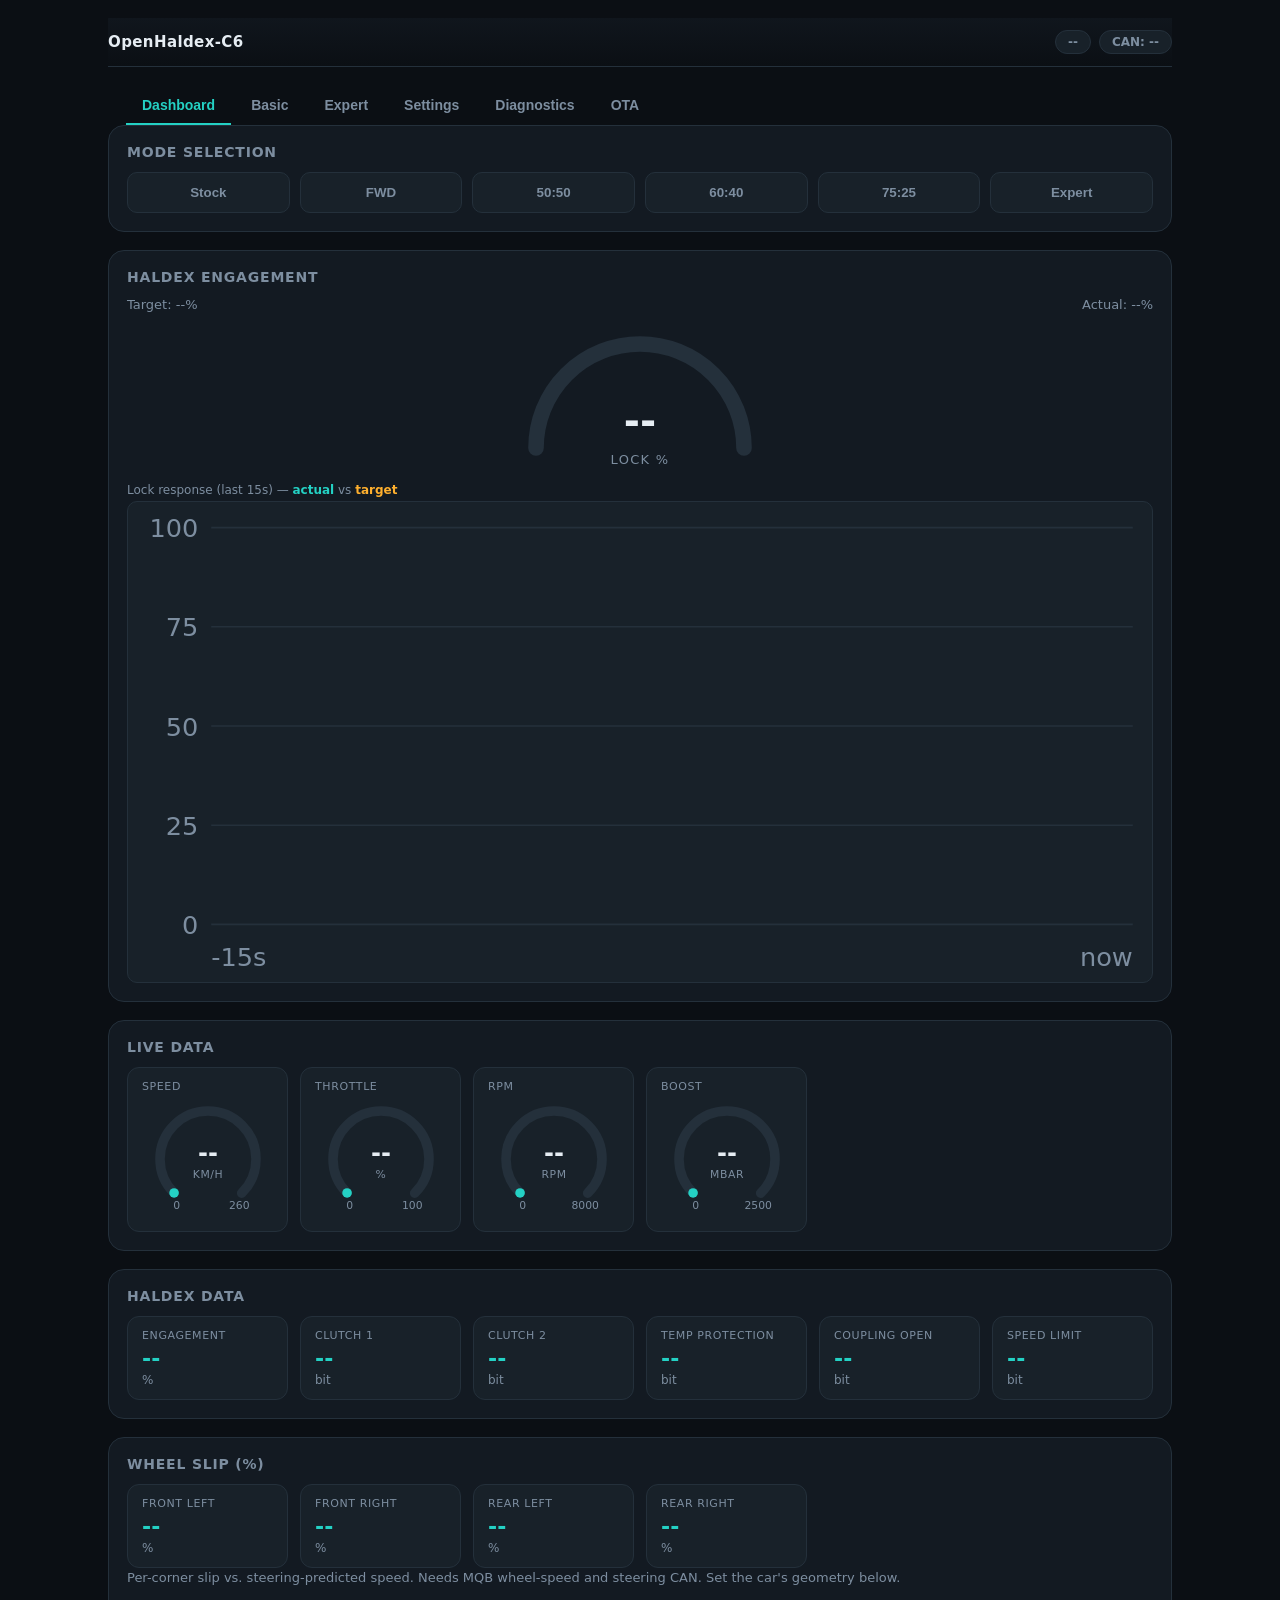
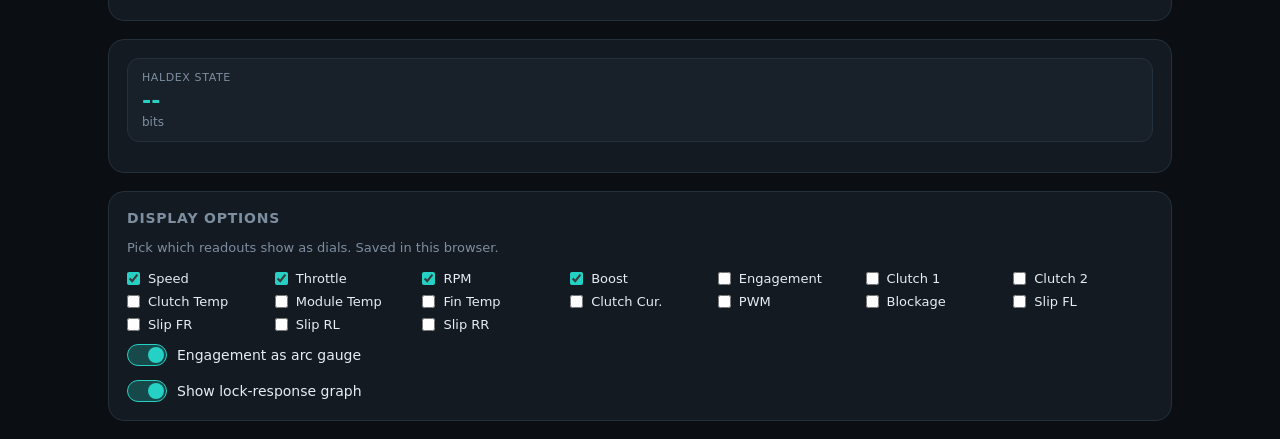
==== data/index.html @ b54d9a1d "Add files via upload" ====
<!DOCTYPE html>
<html lang="en">

<head>
    <meta charset="UTF-8">
    <meta name="viewport" content="width=device-width, initial-scale=1.0, maximum-scale=1.0, user-scalable=no">
    <meta http-equiv="Cache-Control" content="no-cache, no-store, must-revalidate">
    <meta http-equiv="Pragma" content="no-cache">
    <meta http-equiv="Expires" content="0">

    <title>OpenHaldex-C6</title>
    <link rel="stylesheet" href="style.css?v=20260920">

    <!-- Favicons -->
    <link rel="icon" type="image/png" sizes="16x16" href="favicon-16.png">
    <link rel="icon" type="image/png" sizes="32x32" href="favicon-32.png">
    <link rel="icon" type="image/png" sizes="48x48" href="favicon-48.png">
    <link rel="shortcut icon" href="favicon.ico">

    <!-- PWA: Add to Home Screen -->
    <link rel="manifest" href="manifest.json">
    <link rel="apple-touch-icon" href="apple-touch-icon.png">
    <meta name="theme-color" content="#0b0f14">
    <meta name="apple-mobile-web-app-capable" content="yes">
    <meta name="mobile-web-app-capable" content="yes">
    <meta name="apple-mobile-web-app-status-bar-style" content="black-translucent">
    <meta name="apple-mobile-web-app-title" content="OpenHaldex">

</head>

<body>
    <div class="container">
        <header class="topbar">
            <h1>OpenHaldex-C6</h1>
            <div class="status-bar">
                <!--<span class="status-badge" id="wsStatus">Connecting...</span>-->
                <span class="status-badge" id="modeStatus">--</span>
                <span class="status-badge" id="canStatus">CAN: --</span>
            </div>
        </header>

        <nav class="nav-tabs">
            <button class="nav-tab active" data-page="dashboard">Dashboard</button>
            <button class="nav-tab" data-page="basic">Basic</button>
            <button class="nav-tab" data-page="expert">Expert</button>
            <button class="nav-tab" data-page="settings">Settings</button>
            <button class="nav-tab" data-page="diagnostics">Diagnostics</button>
            <button class="nav-tab" data-page="ota">OTA</button>
        </nav>

        <div class="page active" id="dashboard-page">
            <section class="card">
                <h2>Mode Selection</h2>
                <div class="mode-grid">
                    <button class="mode-btn" data-mode="0">Stock</button>
                    <button class="mode-btn" data-mode="1">FWD</button>
                    <button class="mode-btn" data-mode="2">50:50</button>
                    <button class="mode-btn" data-mode="3">60:40</button>
                    <button class="mode-btn" data-mode="4">75:25</button>
                    <button class="mode-btn" data-mode="5">Expert</button>
                </div>
                <!--
                <div class="current-mode">
                    Current: <span id="currentMode">--</span>
                </div>
            -->
            </section>

            <section class="card">
                <h2>Haldex Engagement</h2>
                <div class="engagement-display">
                    <div class="engagement-label">
                        <span>Target: <span id="lockTarget">--</span>%</span>
                        <span>Actual: <span id="lockActual">--</span>%</span>
                    </div>
                    <div class="engagement-gauge-wrap" id="engagementGaugeWrap" style="display:none;">
                        <svg class="engagement-gauge-svg" viewBox="0 0 200 118" aria-label="Haldex engagement gauge">
                            <path class="eg-track" d="M 20 100 A 80 80 0 0 1 180 100" fill="none" />
                            <path class="eg-fill" id="gaugeArcFill" d="M 20 100 A 80 80 0 0 1 180 100" fill="none" />
                            <line class="eg-tick" id="gaugeTargetTick" x1="6" y1="100" x2="30" y2="100" visibility="hidden" />
                            <text class="eg-value" id="gaugeCenterValue" x="100" y="90" text-anchor="middle">--</text>
                            <text class="eg-caption" x="100" y="112" text-anchor="middle">LOCK %</text>
                        </svg>
                    </div>
                    <div class="engagement-bar-wrap" id="engagementBarWrap">
                        <div class="engagement-bar">
                            <div class="engagement-fill" id="engagementFill"></div>
                            <div class="engagement-reduction" id="engagementReduction" style="display:none;"></div>
                        </div>
                    </div>
                    <div class="engagement-steering-note" id="steeringReductionNote" style="display:none;"></div>
                    <div class="chart-wrap" id="lockTraceWrap">
                        <div class="chart-title">Lock response (last 15s) — <span class="chart-key actual">actual</span> vs <span class="chart-key target">target</span></div>
                        <svg class="strip-chart" id="lockTraceSvg" viewBox="0 0 320 150" preserveAspectRatio="xMidYMid meet"></svg>
                    </div>
                </div>
            </section>

            <section class="card">
                <h2>Live Data</h2>
                <div class="gauge-grid">
                    <div class="gauge">
                        <div class="gauge-label">Speed</div>
                        <div class="gauge-value" id="speed">--</div>
                        <div class="gauge-unit">km/h</div>
                    </div>
                    <div class="gauge">
                        <div class="gauge-label">Throttle</div>
                        <div class="gauge-value" id="throttle">--</div>
                        <div class="gauge-unit">%</div>
                    </div>
                    <div class="gauge">
                        <div class="gauge-label">RPM</div>
                        <div class="gauge-value" id="rpm">--</div>
                        <div class="gauge-unit">RPM</div>
                    </div>
                    <div class="gauge">
                        <div class="gauge-label">Boost</div>
                        <div class="gauge-value" id="boost">--</div>
                        <div class="gauge-unit">mbar</div>
                    </div>
                </div>
            </section>

            <section class="card" id="haldexDataCard">
                <h2>Haldex Data</h2>
                <div class="gauge-grid">
                    <div class="gauge">
                        <div class="gauge-label">Engagement</div>
                        <div class="gauge-value" id="haldexEngagement">--</div>
                        <div class="gauge-unit"> %</div>
                    </div>
                    <div class="gauge">
                        <div class="gauge-label">Clutch 1</div>
                        <div class="gauge-value" id="clutch1Report">--</div>
                        <div class="gauge-unit"> bit</div>
                    </div>
                    <div class="gauge">
                        <div class="gauge-label">Clutch 2</div>
                        <div class="gauge-value" id="clutch2Report">--</div>
                        <div class="gauge-unit"> bit</div>
                    </div>
                    <div class="gauge">
                        <div class="gauge-label">Temp Protection</div>
                        <div class="gauge-value" id="tempProtection">--</div>
                        <div class="gauge-unit"> bit</div>
                    </div>
                    <div class="gauge">
                        <div class="gauge-label">Coupling Open</div>
                        <div class="gauge-value" id="couplingOpen">--</div>
                        <div class="gauge-unit"> bit</div>
                    </div>
                    <div class="gauge">
                        <div class="gauge-label">Speed Limit</div>
                        <div class="gauge-value" id="speedLimit">--</div>
                        <div class="gauge-unit"> bit</div>
                    </div>
                </div>
            </section>

            <section class="card" id="wheelSlipCard">
                <h2>Wheel Slip (%)</h2>
                <div class="gauge-grid">
                    <div class="gauge">
                        <div class="gauge-label">Front Left</div>
                        <div class="gauge-value" id="slipFL">--</div>
                        <div class="gauge-unit">%</div>
                    </div>
                    <div class="gauge">
                        <div class="gauge-label">Front Right</div>
                        <div class="gauge-value" id="slipFR">--</div>
                        <div class="gauge-unit">%</div>
                    </div>
                    <div class="gauge">
                        <div class="gauge-label">Rear Left</div>
                        <div class="gauge-value" id="slipRL">--</div>
                        <div class="gauge-unit">%</div>
                    </div>
                    <div class="gauge">
                        <div class="gauge-label">Rear Right</div>
                        <div class="gauge-value" id="slipRR">--</div>
                        <div class="gauge-unit">%</div>
                    </div>
                </div>
                <p class="hint">Per-corner slip vs. steering-predicted speed. Needs MQB wheel-speed and steering CAN. Set the car's geometry below.</p>
            </section>

            <section class="card" id="gen41Card" style="display:none;">
                <h2>Gen 4.1 (GM/SAAB) Data</h2>

                <h3 class="subsection-title">Secondary Axle</h3>
                <div class="diag-grid">
                    <div class="diag-item">
                        <span class="diag-label">Torque:</span>
                        <span class="diag-value"><span id="g41SecTorqueNm">--</span> Nm</span>
                    </div>
                    <div class="diag-item">
                        <span class="diag-label">Clutch State:</span>
                        <span class="diag-value" id="g41SecClutchState">--</span>
                    </div>
                </div>

                <h3 class="subsection-title">Rear Axle</h3>
                <div class="diag-grid">
                    <div class="diag-item">
                        <span class="diag-label">Metric A:</span>
                        <span class="diag-value" id="g41RearMetricA">--</span>
                    </div>
                    <div class="diag-item">
                        <span class="diag-label">Metric B:</span>
                        <span class="diag-value" id="g41RearMetricB">--</span>
                    </div>
                </div>
            </section>

            <section class="card">
                <div class="gauge">
                    <div class="gauge-label">Haldex State</div>
                    <div class="gauge-value" id="haldexState">--</div>
                    <div class="gauge-unit"> bits</div>
                </div>
                <div id="haldexStateLegend" class="state-legend"></div>
            </section>

            <section class="card" id="udsDataCard" style="display:none;">
                <h2>UDS Data (MQB)</h2>
                <div class="gauge-grid">
                    <div class="gauge">
                        <div class="gauge-label">Terminal Volt.</div>
                        <div class="gauge-value" id="udsTerminalVoltage">--</div>
                        <div class="gauge-unit">V</div>
                    </div>
                    <div class="gauge">
                        <div class="gauge-label">Module Temp</div>
                        <div class="gauge-value" id="udsModuleTemp">--</div>
                        <div class="gauge-unit">°C</div>
                    </div>
                    <div class="gauge">
                        <div class="gauge-label">Clutch Temp</div>
                        <div class="gauge-value" id="udsClutchTemp">--</div>
                        <div class="gauge-unit">°C</div>
                    </div>
                    <div class="gauge">
                        <div class="gauge-label">Fin Temp</div>
                        <div class="gauge-value" id="udsCoolingFinTemp">--</div>
                        <div class="gauge-unit">°C</div>
                    </div>
                    <div class="gauge">
                        <div class="gauge-label">Clutch Current</div>
                        <div class="gauge-value" id="udsClutchCurrent">--</div>
                        <div class="gauge-unit">A</div>
                    </div>
                    <div class="gauge">
                        <div class="gauge-label">PWM Signal</div>
                        <div class="gauge-value" id="udsClutchPWM">--</div>
                        <div class="gauge-unit">%</div>
                    </div>
                    <div class="gauge">
                        <div class="gauge-label">Voltage (2BE4)</div>
                        <div class="gauge-value" id="udsClutchVoltage">--</div>
                        <div class="gauge-unit">V</div>
                    </div>
                    <div class="gauge">
                        <div class="gauge-label">Blockage</div>
                        <div class="gauge-value" id="udsBlockagePct">--</div>
                        <div class="gauge-unit">%</div>
                    </div>
                </div>
                <p class="hint" id="udsStatus"></p>
            </section>

            <section class="card" id="kwpDataCard" style="display:none;">
                <h2>Live Data (TP2.0)</h2>
                <div class="gauge-grid">
                    <div class="gauge">
                        <div class="gauge-label">Oil Temp</div>
                        <div class="gauge-value" id="kwpOilTemp">--</div>
                        <div class="gauge-unit">°C</div>
                    </div>
                    <div class="gauge">
                        <div class="gauge-label">Plate Temp</div>
                        <div class="gauge-value" id="kwpPlateTemp">--</div>
                        <div class="gauge-unit">°C</div>
                    </div>
                    <div class="gauge">
                        <div class="gauge-label">Supply Volt.</div>
                        <div class="gauge-value" id="kwpSupplyVoltage">--</div>
                        <div class="gauge-unit">V</div>
                    </div>
                    <div class="gauge">
                        <div class="gauge-label">Oil Pressure</div>
                        <div class="gauge-value" id="kwpOilPressure">--</div>
                        <div class="gauge-unit">bar</div>
                    </div>
                    <div class="gauge">
                        <div class="gauge-label">Est. Torque</div>
                        <div class="gauge-value" id="kwpEstTorque">--</div>
                        <div class="gauge-unit">Nm</div>
                    </div>
                    <div class="gauge">
                        <div class="gauge-label">Clutch Duty</div>
                        <div class="gauge-value" id="kwpClutchDuty">--</div>
                        <div class="gauge-unit">%</div>
                    </div>
                    <div class="gauge">
                        <div class="gauge-label">Valve Current</div>
                        <div class="gauge-value" id="kwpClutchValveCurrent">--</div>
                        <div class="gauge-unit">A</div>
                    </div>
                </div>
                <p class="hint" id="kwpStatus">Connecting…</p>
            </section>

            <section class="card">
                <h2>Display Options</h2>
                <p class="hint">Pick which readouts show as dials. Saved in this browser.</p>
                <div class="tile-opt-grid" id="gaugeCustomizer"></div>
                <div class="toggle-group" style="margin-top:12px;">
                    <label class="toggle">
                        <input type="checkbox" id="optEngagementGauge">
                        <span class="toggle-slider"></span>
                        <span class="toggle-label">Engagement as arc gauge</span>
                    </label>
                    <label class="toggle">
                        <input type="checkbox" id="optLockTrace">
                        <span class="toggle-slider"></span>
                        <span class="toggle-label">Show lock-response graph</span>
                    </label>
                </div>
            </section>
        </div>

        <div class="page" id="settings-page">
            <section class="card">
                <h2>Haldex Generation</h2>
                <select id="haldexGeneration" class="input-select">
                    <option value="1">Generation 1</option>
                    <option value="2">Generation 2</option>
                    <option value="21">Generation 2 - Volvo P2 (Pre-Facelift)</option>
                    <option value="3">Generation 3 - Volvo P2 (Facelift)</option>
                    <option value="4">Generation 4</option>
                    <option value="41">Generation 4 - GM (Vauxhall / Opel)</option>
                    <option value="43">Generation 4 - Volvo (P3)</option>
                    <option value="44">Generation 4 - SAAB 9-3 XWD</option>
                    <option value="50">Generation 5 (0CQ)</option>
                    <option value="52">Generation 5 (0CQ VAQ)</option>
                    <option value="51">Generation 5 (0AY)</option>
                </select>
                <p class="hint" id="genVolvoSaabHint" style="display:none;">Volvo and SAAB support is new: standalone only, with starting values to be confirmed from logs. CAN bus: <span id="canSpeedKbps">--</span> kbit/s. Changing to or from Volvo P2 (Pre-Facelift) switches the bus speed and restarts the controller.</p>
            </section>

            <section class="card" id="learnSection">
                <h2>Learn Haldex</h2>
                <p class="hint">Sweeps 0&ndash;100% and records actual engagement to build a calibration table. Engine running, Haldex CAN active.</p>
                <p class="hint" id="learnStatusText">--</p>
                <div class="learn-progress-wrap" id="learnProgressWrap" style="display:none;">
                    <div class="learn-progress-bar">
                        <div class="learn-progress-fill" id="learnProgressFill"></div>
                    </div>
                    <span class="learn-progress-label" id="learnProgressLabel">0%</span>
                </div>
                <div class="learn-track" id="learnTrack" style="display:none;">
                    <div class="engagement-label">
                        <span>Sent: <span id="learnCFValue">--</span>%</span>
                        <span>Returned: <span id="learnEngValue">--</span>%</span>
                    </div>
                    <div class="learn-dual-bars">
                        <div class="learn-bar-row">
                            <span class="learn-bar-label">Sent</span>
                            <div class="engagement-bar">
                                <div class="learn-bar-fill-cf" id="learnCFFill"></div>
                            </div>
                        </div>
                        <div class="learn-bar-row">
                            <span class="learn-bar-label">Returned</span>
                            <div class="engagement-bar">
                                <div class="engagement-fill" id="learnEngFill"></div>
                            </div>
                        </div>
                    </div>
                </div>
                <div class="chart-wrap" id="learnChartWrap" style="display:none;">
                    <div class="chart-title">Learned calibration — commanded vs measured (dashed = 1:1)</div>
                    <svg class="strip-chart" id="learnChartSvg" viewBox="0 0 320 200" preserveAspectRatio="xMidYMid meet"></svg>
                </div>
                <div class="learn-controls">
                    <button class="btn-secondary" id="learnStart">Learn Haldex</button>
                    <button class="btn-secondary" id="learnCancel" style="display:none;">Cancel</button>
                    <button class="btn-secondary" id="learnClear">Clear Learn Data</button>
                </div>
                <div class="toggle-group" style="margin-top: 12px;">
                    <label class="toggle">
                        <input type="checkbox" id="fixHunting">
                        <span class="toggle-slider"></span>
                        <span class="toggle-label">Fix Hunting</span>
                    </label>
                    <p class="hint">Only if the Haldex hunts at partial lock (e.g. 60/40) on a 554K controller.</p>
                </div>
            </section>

            <section class="card" id="longLearnSection">
                <h2>Long Learn</h2>
                <p class="hint">Finds which frame blocks the Haldex actually needs. Engine running, Haldex CAN active, about 6&ndash;8 min. Cancel restores everything.</p>
                <div class="toggle-group">
                    <label class="toggle">
                        <input type="checkbox" id="longLearnTestAll">
                        <span class="toggle-slider"></span>
                        <span class="toggle-label">Also test the lock-driven (core) blocks</span>
                    </label>
                    <p class="hint">On = also test the lock-control blocks. Slower, and lock can drop out during a sweep.</p>
                </div>
                <p class="hint" id="longLearnStatusText">--</p>
                <div class="learn-progress-wrap" id="longLearnProgressWrap" style="display:none;">
                    <div class="learn-progress-bar">
                        <div class="learn-progress-fill" id="longLearnProgressFill"></div>
                    </div>
                    <span class="learn-progress-label" id="longLearnProgressLabel">0/0</span>
                </div>
                <div class="ll-tracker" id="longLearnTracker" style="display:none;">
                    <div class="ll-row"><span class="ll-key">Phase</span><span class="ll-val" id="llPhase">--</span></div>
                    <div class="ll-row"><span class="ll-key">Sweep</span><span class="ll-val" id="llSweep">--</span></div>
                    <div class="ll-row"><span class="ll-key">Testing</span><span class="ll-val" id="llTesting">--</span></div>
                    <div class="ll-row"><span class="ll-key">PWM floor</span><span class="ll-val" id="llFloor">--</span></div>
                    <div class="ll-row"><span class="ll-key">Torque ceiling</span><span class="ll-val" id="llBpk">--</span></div>
                    <div class="ll-row"><span class="ll-key">Reference</span><span class="ll-val" id="llBaseline">--</span></div>
                    <div class="ll-row"><span class="ll-key">Elapsed</span><span class="ll-val" id="llElapsed">--</span></div>
                    <div class="learn-dual-bars">
                        <div class="learn-bar-row">
                            <span class="learn-bar-label">Sent</span>
                            <div class="engagement-bar">
                                <div class="learn-bar-fill-cf" id="llCFFill"></div>
                            </div>
                            <span class="ll-bar-num" id="llCFValue">--</span>
                        </div>
                        <div class="learn-bar-row">
                            <span class="learn-bar-label">Returned</span>
                            <div class="engagement-bar">
                                <div class="engagement-fill" id="llEngFill"></div>
                            </div>
                            <span class="ll-bar-num" id="llEngValue">--</span>
                        </div>
                    </div>
                </div>
                <div class="ll-results" id="longLearnResults"></div>
                <div class="learn-controls">
                    <button class="btn-secondary" id="longLearnStart">Start Long Learn</button>
                    <button class="btn-secondary" id="longLearnCancel" style="display:none;">Cancel Long Learn</button>
                </div>

                <h3 class="subsection-title" style="margin-top:18px;">Chassis / car notes</h3>
                <p class="hint">Saved on the unit and included in the exported report: chassis, Haldex part no., tyres, tune.</p>
                <textarea id="longLearnNotes" class="ll-notes" rows="3" maxlength="200" placeholder="e.g. 2015 Golf R Mk7, 0CQ 554K, 235/35R19, Stage 1"></textarea>
                <div class="button-row">
                    <button class="btn-secondary" id="longLearnExport" type="button">Export report (.txt)</button>
                </div>
            </section>

            <section class="card" id="gen5CalibrationCard">
                <h2>Gen 5 Lock Calibration</h2>
                <p class="hint">Gen5 (0CQ/VAQ) only. Defaults change nothing.</p>

                <div class="cal-row">
                    <div class="cal-row-head">
                        <span class="toggle-label">Lock Calibration (Nm)</span>
                        <span class="cal-row-value"><span id="bpkCeilingValue">220</span> Nm</span>
                    </div>
                    <input type="range" id="bpkCeilingRange" min="10" max="500" step="5" value="220" class="slider cal-slider">
                </div>
                <p class="hint">Torque ceiling claimed at full command. Not a strength dial: run a Learn and adjust until Sent matches Returned. Needs Fix Hunting on.</p>
                <div class="button-row">
                    <button class="btn" id="bpkCeilingResetBtn" type="button">Reset to default (220 Nm)</button>
                </div>

                <div class="cal-row">
                    <div class="cal-row-head">
                        <span class="toggle-label">Launch PWM Floor (%)</span>
                        <span class="cal-row-value"><span id="esp14MinFloorValue">0</span> %</span>
                    </div>
                    <input type="range" id="esp14MinFloorRange" min="0" max="100" step="5" value="0" class="slider cal-slider">
                </div>
                <p class="hint">Experimental. Raises the minimum clutch PWM while lock is commanded, for firmer launches. 0% = off.</p>
                <div class="button-row">
                    <button class="btn" id="esp14MinFloorResetBtn" type="button">Reset to default (0 %)</button>
                </div>
            </section>

            <section class="card">
                <h2>Mode Options</h2>
                <div class="toggle-group">
                    <label class="toggle">
                        <input type="checkbox" id="tcForceMode">
                        <span class="toggle-slider"></span>
                        <span class="toggle-label">Use TC to Force Mode</span>
                    </label>
                    <select id="tcForceModeValue" class="input-select">
                        <option value="0">Stock</option>
                        <option value="1">FWD</option>
                        <option value="2">50:50</option>
                        <option value="3">60:40</option>
                        <option value="4">75:25</option>
                        <option value="5">Expert</option>
                    </select>
                    <p class="hint">Force mode from the traction control button (CAN).</p>

                    <label class="toggle">
                        <input type="checkbox" id="hazardForceMode">
                        <span class="toggle-slider"></span>
                        <span class="toggle-label">Use Hazards to Force Mode</span>
                    </label>
                    <select id="hazardForceModeValue" class="input-select">
                        <option value="0">Stock</option>
                        <option value="1">FWD</option>
                        <option value="2">50:50</option>
                        <option value="3">60:40</option>
                        <option value="4">75:25</option>
                        <option value="5">Expert</option>
                    </select>
                    <p class="hint">Force mode from the hazard lights (CAN).</p>

                    <div class="brightness-row" style="margin-top:10px;">
                        <span class="toggle-label">Ext. Control</span>
                        <select id="extButtonForceMode" class="input-select">
                            <option value="0">Press: Advance Mode</option>
                            <option value="1">Hold: Force Mode</option>
                        </select>
                    </div>
                    <div id="extBtnForceModeValueRow" style="display:none;">
                        <select id="extBtnForceModeValue" class="input-select">
                            <option value="0">Stock</option>
                            <option value="1">FWD</option>
                            <option value="2">50:50</option>
                            <option value="3">60:40</option>
                            <option value="4">75:25</option>
                            <option value="5">Expert</option>
                        </select>
                    </div>
                    <p class="hint">Press: next mode. Hold: force the selected mode until released.</p>

                    <div class="brightness-row" style="margin-top:10px;">
                        <span class="toggle-label">Force Mode Priority</span>
                        <select id="forceModesPriority" class="input-select">
                            <option value="0">Hazard &gt; TC &gt; Ext</option>
                            <option value="1">TC &gt; Hazard &gt; Ext</option>
                            <option value="2">Hazard &gt; Ext &gt; TC</option>
                            <option value="3">TC &gt; Ext &gt; Hazard</option>
                            <option value="4">Ext &gt; TC &gt; Hazard</option>
                            <option value="5">Ext &gt; Hazard &gt; TC</option>
                        </select>
                    </div>
                    <p class="hint">If several triggers are active, the highest priority wins.</p>
                </div>
            </section>

            <section class="card">
                <h2>Output Options</h2>
                <div class="toggle-group">
                    <label class="toggle">
                        <input type="checkbox" id="followBrake">
                        <span class="toggle-slider"></span>
                        <span class="toggle-label">Follow Brake Input</span>
                    </label>
                    <label class="toggle">
                        <input type="checkbox" id="invertBrake">
                        <span class="toggle-slider"></span>
                        <span class="toggle-label">Invert Brake Input</span>
                    </label>
                    <label class="toggle">
                        <input type="checkbox" id="followHandbrake">
                        <span class="toggle-slider"></span>
                        <span class="toggle-label">Follow Handbrake Input</span>
                    </label>
                    <label class="toggle">
                        <input type="checkbox" id="invertHandbrake">
                        <span class="toggle-slider"></span>
                        <span class="toggle-label">Invert Handbrake Input</span>
                    </label>
                </div>
            </section>

            <section class="card">
                <h2>Controller Options</h2>
                <div class="toggle-group">
                    <label class="toggle">
                        <input type="checkbox" id="disableController">
                        <span class="toggle-slider"></span>
                        <span class="toggle-label">Controller Disabled</span>
                    </label>
                    <label class="toggle">
                        <input type="checkbox" id="isStandalone">
                        <span class="toggle-slider"></span>
                        <span class="toggle-label">Standalone Mode</span>
                    </label>
                    <label class="toggle">
                        <input type="checkbox" id="useCANifAvailable">
                        <span class="toggle-slider"></span>
                        <span class="toggle-label">Use CAN if Available</span>
                    </label>
                    <label class="toggle">
                        <input type="checkbox" id="broadcastOpenHaldexOverCAN">
                        <span class="toggle-slider"></span>
                        <span class="toggle-label">Broadcast over CAN</span>
                    </label>
                    <label class="toggle">
                        <input type="checkbox" id="espNowEnabled">
                        <span class="toggle-slider"></span>
                        <span class="toggle-label">Gauges over WiFi (ESP-NOW)</span>
                    </label>
                    <label class="toggle">
                        <input type="checkbox" id="espNowControl">
                        <span class="toggle-slider"></span>
                        <span class="toggle-label">Allow Gauges to Change Settings</span>
                    </label>
                    <p class="hint">Sends live data to can2gauge gauges over WiFi. With control allowed, a gauge can change mode and generation and run Learn (car stopped).</p>
                    <div class="brightness-row" style="margin-top:10px;">
                        <span class="toggle-label">Relay CAN Frames to Gauges</span>
                        <select id="canRelay" class="input-select">
                            <option value="0">Off</option>
                            <option value="1">Every frame</option>
                            <option value="2">Each ID up to 50 per second</option>
                            <option value="3">Each ID up to 20 per second</option>
                            <option value="4">Each ID up to 10 per second</option>
                        </select>
                    </div>
                    <p class="hint">Sends every frame received from the car's CAN to can2gauge gauges over WiFi, so a gauge with power only - no CAN wire - reads the car as if it were wired: its CAN profile, the CAN monitor, DBC and user signals. A busy 500 kbit/s bus is around 2000 frames a second; if frames are lost, cap each ID's rate. It rides on the WiFi broadcast to gauges, so that has to be on too.</p>
                    <p class="hint" id="canRelayStatus"></p>
                    <label class="toggle">
                        <input type="checkbox" id="dangerZoneEnabled">
                        <span class="toggle-slider"></span>
                        <span class="toggle-label">Danger Zone (full-duty 50:50)</span>
                    </label>
                    <p class="hint">On a full lock request, over-reports engine torque so the pump runs to the relief valve. Maximum clamping force, but <strong>Returned %</strong> reads lower (80s). Higher pump load and current.</p>
                    <label class="toggle">
                        <input type="checkbox" id="analyzerMode">
                        <span class="toggle-slider"></span>
                        <span class="toggle-label">SavvyCAN via. WiFi</span>
                    </label>
                    <label class="toggle">
                        <input type="checkbox" id="analyzerSerial">
                        <span class="toggle-slider"></span>
                        <span class="toggle-label">SavvyCAN via. Serial</span>
                    </label>
                    <label class="toggle">
                        <input type="checkbox" id="liveDiagEnabled">
                        <span class="toggle-slider"></span>
                        <span class="toggle-label">Enable Live Diagnostics</span>
                    </label>
                    <p class="hint">Polls the Haldex for live data (Gen5: UDS, Gen2/4: KWP2000). Needs Haldex CAN.</p>
                    <p class="hint">Uses the diagnostic channel. Turn off when using VCDS.</p>
                    <label class="toggle">
                        <input type="checkbox" id="disableOnboardButton">
                        <span class="toggle-slider"></span>
                        <span class="toggle-label">Disable Onboard Button</span>
                    </label>
                    <label class="toggle">
                        <input type="checkbox" id="disableExternalButton">
                        <span class="toggle-slider"></span>
                        <span class="toggle-label">Disable External Button</span>
                    </label>
                    <label class="toggle">
                        <input type="checkbox" id="canSleepEnabled">
                        <span class="toggle-slider"></span>
                        <span class="toggle-label">Enable CAN Sleep</span>
                    </label>
                    <p class="hint">Sleeps after 5 min with no WiFi clients and the bus below the wake threshold. Wakes when it rises above; the first frame may be missed.</p>
                    <label class="toggle">
                        <input type="checkbox" id="canSleepAggressive">
                        <span class="toggle-slider"></span>
                        <span class="toggle-label">Enable CAN Sleep (Aggressive)</span>
                    </label>
                    <p class="hint">Also puts the CAN transceivers in standby, drops the CPU to 10 MHz and lowers WiFi power while asleep.</p>
                    <label class="toggle">
                        <input type="checkbox" id="benchMode">
                        <span class="toggle-slider"></span>
                        <span class="toggle-label">Bench Mode</span>
                    </label>
                    <p class="hint">Keeps WiFi on for bench testing with no car connected. Switches itself off as soon as CAN traffic is seen.</p>
                    <p class="hint" id="benchModeStatus">--</p>
                    <div class="brightness-row">
                        <span class="toggle-label">LP Wake Threshold</span>
                        <div class="brightness-controls">
                            <input type="range" id="lpWakeThresholdFpsRange" min="0" max="2000" step="10" value="1100" class="slider-inline">
                            <span id="lpWakeThresholdFpsValue">1100</span> fps
                        </div>
                    </div>
                    <p class="hint" id="sleepCalStatus" hidden></p>
                    <p class="hint">OEM: chassis bus fps. Standalone: Haldex bus fps. Parked = 0.</p>
                    <div class="brightness-row">
                        <span class="toggle-label">Live Frame Rate</span>
                        <div class="brightness-controls">
                            <span>Chassis: <span id="lpChassisFrameRate">--</span> fps</span>
                            &nbsp;&nbsp;
                            <span>Haldex: <span id="lpHaldexFrameRate">--</span> fps</span>
                        </div>
                    </div>
                    <div class="brightness-row">
                        <span class="toggle-label">LED Brightness</span>
                        <div class="brightness-controls">
                            <input type="range" id="ledBrightnessRange" min="0" max="100" step="5" value="100" class="slider-inline">
                            <span id="ledBrightnessValue">100</span>%
                        </div>
                    </div>
                </div>
            </section>
        </div>

        <div class="page" id="basic-page">
            <section class="card">
                <h2>Disengage Under Speed (km/h)</h2>
                <p class="hint">No lock below this speed (car parks etc.).</p>

                <div class="slider-container">
                    <input type="range" id="disengageUnderSpeedRange" min="0" max="300" value="120" class="slider">
                    <div class="slider-value"><span id="disengageUnderSpeed">120</span> km/h</div>
                </div>
            </section>

            <section class="card">
                <h2>Disengage Above Speed (km/h)</h2>
                <p class="hint">No lock above this speed (motorways etc.).</p>

                <div class="slider-container">
                    <input type="range" id="disengageAboveSpeedRange" min="0" max="300" value="120" class="slider">
                    <div class="slider-value"><span id="disengageAboveSpeed">120</span> km/h</div>
                </div>
            </section>

            <section class="card">
                <h2>Minimum Throttle Before Lock (%)</h2>
                <p class="hint">No lock below this throttle.</p>

                <div class="slider-container">
                    <input type="range" id="disableThrottleRange" min="0" max="100" value="15" class="slider">
                    <div class="slider-value"><span id="disableThrottle">15</span> %</div>
                </div>
            </section>

            <section class="card">
                <h2>Lock Release Rate (%/s)</h2>
                <p class="hint">How fast lock fades when lifting off or changing mode. Higher = faster. Lock-up is always instant. Off = instant release.</p>

                <div class="toggle-group">
                    <label class="toggle">
                        <input type="checkbox" id="lockReleaseEnabled" checked>
                        <span class="toggle-slider"></span>
                        <span class="toggle-label">Enable Gradual Release</span>
                    </label>
                </div>
                <div class="slider-container" id="lockReleaseRateContainer">
                    <input type="range" id="lockReleaseRateRange" min="5" max="500" step="5" value="120" class="slider">
                    <div class="slider-value"><span id="lockReleaseRateValue">120</span> %/s</div>
                </div>
            </section>
        </div>

        <div class="page" id="expert-page">
            <section class="card">
                <h2>Expert Editor</h2>
                <p class="hint">Tap cells to edit lock percentage</p>

                <div class="map-container">
                    <div class="map-axis-label-y">Throttle %</div>
                    <div class="map-grid" id="mapGrid"></div>
                    <div class="map-axis-label-x">Speed (km/h)</div>
                </div>

                <div class="map-controls">
                    <button class="btn-secondary" id="saveMap">Save Tune</button>
                    <button class="btn-secondary" id="restoreDefaults">Restore Defaults</button>
                </div>
            </section>

            <section class="card">
                <h2>Lock Map Surface</h2>
                <p class="hint">3D view of the lock table. The dot is the live operating point.</p>
                <div class="tune-chart" id="tuneChart"></div>
                <div class="chart-legend" id="tuneChartLegend"></div>
            </section>

            <section class="card" id="steeringScaleCard">
                <h2>Steering-Angle Lock Scale</h2>
                <p class="hint">Reduces lock as steering angle increases. 100% = full lock. Gen2, Gen4, Gen5 (0CQ) and VAQ.</p>
                <div class="toggle-group">
                    <label class="toggle">
                        <input type="checkbox" id="steeringScaleEnabled" checked>
                        <span class="toggle-slider"></span>
                        <span class="toggle-label">Enable Steering-Angle Scaling</span>
                    </label>
                </div>
                <table id="steeringScaleTable" class="steering-scale-table"></table>
                <div class="map-controls">
                    <button class="btn-secondary" id="saveSteeringScale">Save Steering Scale</button>
                    <button class="btn-secondary" id="restoreSteeringScale">Restore Defaults</button>
                </div>
            </section>

            <section class="card" id="vehicleGeometryCard">
                <h2>Vehicle Geometry</h2>
                <p class="hint">Used for per-wheel slip and Steering-Angle Lock Scale. Defaults are Audi TT Mk3; enter your car's figures.</p>
                <div class="form-group">
                    <label for="slipWheelbaseMm">Wheelbase (mm)</label>
                    <input type="number" id="slipWheelbaseMm" min="0" max="4000" step="1" class="input-number">
                </div>
                <div class="form-group">
                    <label for="slipTrackFrontMm">Front Track (mm)</label>
                    <input type="number" id="slipTrackFrontMm" min="0" max="2200" step="1" class="input-number">
                </div>
                <div class="form-group">
                    <label for="slipTrackRearMm">Rear Track (mm)</label>
                    <input type="number" id="slipTrackRearMm" min="0" max="2200" step="1" class="input-number">
                </div>
                <div class="form-group">
                    <label for="slipSteeringRatio">Steering Ratio (wheel:road-wheel)</label>
                    <input type="number" id="slipSteeringRatio" min="1" max="40" step="0.1" class="input-number">
                </div>
            </section>

            <div id="editModal" class="modal">
                <div class="modal-content">
                    <h3 id="editModalTitle">Edit Lock %</h3>
                    <input type="number" id="editValue" min="0" max="100" class="input-number">
                    <div class="modal-buttons">
                        <button class="btn-secondary" id="cancelEdit">Cancel</button>
                        <button class="btn-secondary" id="confirmEdit">Confirm</button>
                    </div>
                </div>
            </div>
        </div>

        <div class="page" id="diagnostics-page">
            <section class="card">
                <h2>CAN Status</h2>
                <div class="diag-grid">
                    <div class="diag-item">
                        <span class="diag-label">Chassis CAN:</span>
                        <span class="diag-value" id="diagChassisCAN">--</span>
                    </div>
                    <div class="diag-item">
                        <span class="diag-label">Haldex CAN:</span>
                        <span class="diag-value" id="diagHaldexCAN">--</span>
                    </div>
                </div>
            </section>

            <section class="card">
                <h2>CAN Information</h2>
                <div class="diag-grid">
                    <div class="diag-item">
                        <span class="diag-label">Throttle:</span>
                        <span class="diag-value"><span id="diagThrottle">--</span> %</span>
                    </div>
                    <div class="diag-item">
                        <span class="diag-label">Speed:</span>
                        <span class="diag-value"><span id="diagSpeed">--</span> km/h</span>
                    </div>
                    <div class="diag-item">
                        <span class="diag-label">Steering Health:</span>
                        <span class="diag-value" id="diagSteeringHealth">--</span>
                    </div>
                    <div class="diag-item">
                        <span class="diag-label">Steering Angle:</span>
                        <span class="diag-value"><span id="diagSteeringAngle">--</span> °</span>
                    </div>
                    <div class="diag-item">
                        <span class="diag-label">ASR:</span>
                        <span class="diag-value" id="diagAsrStatus">--</span>
                    </div>
                    <div class="diag-item">
                        <span class="diag-label">TC:</span>
                        <span class="diag-value" id="diagTcStatus">--</span>
                    </div>
                    <div class="diag-item">
                        <span class="diag-label">Hazard:</span>
                        <span class="diag-value" id="diagHazardActive">--</span>
                    </div>
                </div>
            </section>

            <section class="card">
                <h2>Brake / Handbrake Signals</h2>
                <div class="diag-grid">
                    <div class="diag-item">
                        <span class="diag-label">Brake In:</span>
                        <span class="diag-value" id="diagBrakeIn">--</span>
                    </div>
                    <div class="diag-item">
                        <span class="diag-label">Brake Out:</span>
                        <span class="diag-value" id="diagBrakeOut">--</span>
                    </div>
                    <div class="diag-item">
                        <span class="diag-label">Handbrake In:</span>
                        <span class="diag-value" id="diagHandbrakeIn">--</span>
                    </div>
                    <div class="diag-item">
                        <span class="diag-label">Handbrake Out:</span>
                        <span class="diag-value" id="diagHandbrakeOut">--</span>
                    </div>
                    <div class="diag-item">
                        <span class="diag-label">Brake (CAN):</span>
                        <span class="diag-value" id="diagBrakeFromCAN">--</span>
                    </div>
                    <div class="diag-item">
                        <span class="diag-label">Handbrake (CAN):</span>
                        <span class="diag-value" id="diagHandbrakeFromCAN">--</span>
                        <span class="diag-label" id="diagHandbrakeFromCANNote" style="font-size:0.75em;color:#888;">(Gen2/4 PQ, Gen5 MQB)</span>
                    </div>
                </div>
            </section>

            <section class="card">
                <h2>Frame Editing (Advanced)</h2>
                <p class="hint">Choose which frames are edited in normal mode. Unticked frames pass through untouched. Saved immediately, current generation only.</p>
                <div id="frameEditList" class="frame-edit-list">
                    <p class="hint">Not available for this generation.</p>
                </div>
                <div class="wifi-controls">
                    <button class="btn-secondary" id="frameEditReset">Reset to Defaults</button>
                </div>
            </section>

            <section class="card">
                <h2>WiFi Name (SSID)</h2>
                <p class="hint">1&ndash;32 printable characters. Saving restarts the AP; reconnect afterwards.</p>
                <p class="hint" id="wifiSsidStatus">--</p>
                <div class="wifi-password-row">
                    <input type="text" id="wifiSsidInput" placeholder="OpenHaldex-C6" class="input-wifi-password" maxlength="32" autocomplete="off" spellcheck="false">
                </div>
                <div class="wifi-controls">
                    <button class="btn-secondary" id="wifiSsidSave">Save &amp; Apply</button>
                    <button class="btn-secondary" id="wifiSsidReset">Reset to Default</button>
                </div>
            </section>

            <section class="card">
                <h2>WiFi Password</h2>
                <p class="hint">WPA2, 8+ characters. Blank = open network. Long-press the mode button to reset to open.</p>
                <p class="hint" id="wifiPasswordStatus">--</p>
                <div class="wifi-password-row">
                    <input type="password" id="wifiPasswordInput" placeholder="No password (open network)" class="input-wifi-password" maxlength="64" autocomplete="new-password">
                    <button class="btn-icon-eye" id="wifiPasswordToggle" title="Show / hide password">&#128065;</button>
                </div>
                <div class="wifi-controls">
                    <button class="btn-secondary" id="wifiPasswordSave">Save &amp; Apply</button>
                    <button class="btn-secondary" id="wifiPasswordReset">Reset to Open</button>
                </div>
            </section>

            <section class="card">
                <h2>Home WiFi (Bridge Mode)</h2>
                <p class="hint">Optional. Also joins your home/garage WiFi so the unit is reachable from that network; the AP stays on. Blank = off. Retries every 5 min.</p>
                <p class="hint" id="wifiStaStatus">--</p>
                <div class="wifi-password-row">
                    <input type="text" id="wifiStaSsidInput" placeholder="Home network name" class="input-wifi-password" maxlength="32" autocomplete="off" spellcheck="false" list="wifiStaSsidList">
                    <datalist id="wifiStaSsidList"></datalist>
                    <button class="btn-icon-eye" id="wifiStaScan" title="Scan for networks">&#128269;</button>
                </div>
                <div class="wifi-password-row" style="margin-top:8px;">
                    <input type="password" id="wifiStaPasswordInput" placeholder="Home network password (blank = open)" class="input-wifi-password" maxlength="64" autocomplete="new-password">
                    <button class="btn-icon-eye" id="wifiStaPasswordToggle" title="Show / hide password">&#128065;</button>
                </div>
                <div class="wifi-controls">
                    <button class="btn-secondary" id="wifiStaSave">Save &amp; Apply</button>
                    <button class="btn-secondary" id="wifiStaReset">Disable</button>
                </div>
            </section>

            <section class="card">
                <h2>Bluetooth (DashCAN App)</h2>
                <p class="hint">Lets the DashCAN app show live data and change mode over Bluetooth. The first phone pairs without a code; others need the code below. Off when parked.</p>
                <label class="toggle">
                    <input type="checkbox" id="bleEnabled">
                    <span class="toggle-slider"></span>
                    <span class="toggle-label">Enable Bluetooth</span>
                </label>
                <p class="hint" id="bleStatus">--</p>
                <p class="hint" id="blePairing">--</p>
                <div class="wifi-controls">
                    <button class="btn-secondary" id="bleForget">Forget Paired Phones</button>
                </div>
            </section>

            <section class="card">
                <h2>Backup &amp; Restore</h2>
                <p class="hint">Exports tune, steering scale, frame edits and settings to a file. Do this before a firmware update. Passwords aren't exported; you'll re-enter them after import.</p>
                <p class="hint" id="backupStatus">--</p>
                <div class="wifi-controls">
                    <button class="btn-secondary" id="backupExport">Export Config</button>
                    <button class="btn-secondary" id="backupImportBtn">Import Config</button>
                    <input type="file" id="backupImportFile" accept="application/json,.json" style="display:none;">
                </div>
                <div id="backupPwSection" class="wifi-password-row" style="display:none; margin-top:12px;">
                    <input type="password" id="backupPwInput" placeholder="Re-enter WiFi AP password" class="input-wifi-password" maxlength="64" autocomplete="new-password">
                    <button class="btn-secondary" id="backupPwApply">Apply Password</button>
                </div>
                <div id="backupStaPwSection" class="wifi-password-row" style="display:none; margin-top:12px;">
                    <input type="password" id="backupStaPwInput" placeholder="Re-enter home WiFi password" class="input-wifi-password" maxlength="64" autocomplete="new-password">
                    <button class="btn-secondary" id="backupStaPwApply">Apply Home WiFi Password</button>
                </div>
            </section>

            <section class="card">
                <h2>System Info</h2>
                <div class="diag-grid">
                    <div class="diag-item">
                        <span class="diag-label">Chip:</span>
                        <span class="diag-value">ESP32-C6</span>
                    </div>
                    <div class="diag-item">
                        <span class="diag-label">CPU Usage:</span>
                        <span class="diag-value"><span id="diagCpuUsage">--</span> %</span>
                    </div>
                    <div class="diag-item">
                        <span class="diag-label">Free Heap:</span>
                        <span class="diag-value"><span id="diagFreeHeap">--</span> KB</span>
                    </div>
                    <div class="diag-item">
                        <span class="diag-label">Firmware:</span>
                        <span class="diag-value" id="FW_VERSION">--</span>
                    </div>
                    <div class="diag-item">
                        <span class="diag-label">Board:</span>
                        <span class="diag-value" id="BOARD_REV">--</span>
                    </div>
                </div>
            </section>
        </div>

        <div class="page" id="ota-page">
            <section class="card">
                <h2>Device Information</h2>
                <div class="ota-info">
                    <div><span>Firmware</span><strong id="otaFwVersion">--</strong></div>
                    <div><span>Chip</span><strong id="otaChip">--</strong></div>
                    <div><span>Partition</span><strong id="otaPartition">--</strong></div>
                </div>
            </section>
            <section class="card">
                <h2>Update Safety</h2>
                <div class="sysgrid" id="otaSafety"></div>
                <p class="hint">Updates are blocked while moving or with CAN unhealthy.</p>
            </section>
            <!-- Guided update straight from GitHub. Needs internet in this
                 browser while it can still reach the controller: controller on
                 the home router via bridge mode, phone on the same network. -->
            <section class="card">
                <h2>Update from GitHub</h2>
                <div class="ota-info">
                    <div><span>Installed</span><strong id="updInstalled">--</strong></div>
                    <div><span>Latest</span><strong id="updLatest">--</strong></div>
                    <div><span>Status</span><strong id="updState">Not checked</strong></div>
                </div>
                <p class="hint">This phone needs internet while reaching the controller: join the controller to your router under <a href="#otaWifiStaCard" id="updGoBridge">Home WiFi</a>, put this phone on the same network and open the address shown. Keep this page open until it reboots.</p>
                <div class="input-group">
                    <label for="updChannel">Update channel</label>
                    <select id="updChannel" class="input-select">
                        <option value="stable">Stable - published releases</option>
                        <option value="latest">Latest build - picks up rebuilds of the newest release</option>
                    </select>
                </div>
                <p class="hint" id="updChannelHint" hidden></p>
                <div class="button-row">
                    <button id="updCheckBtn" class="btn primary">Check for updates</button>
                    <button id="updBridgeBtn" class="btn" hidden>Set up Home WiFi</button>
                    <label class="upd-beta"><input type="checkbox" id="updShowAll"> Show beta / older versions</label>
                </div>
                <div id="updStatus" class="status-line">Idle</div>
                <div id="updPicker" hidden>
                    <div class="input-group">
                        <label>Version</label>
                        <select id="updVersion" class="input-select"></select>
                    </div>
                    <div id="updNotes" class="upd-notes"></div>
                    <div class="button-row">
                        <button id="updInstallBtn" class="btn primary">Install selected</button>
                    </div>
                </div>
                <div class="ota-steps" id="updSteps">
                    <div class="ota-step" data-step="dlfs"><span class="ota-step-num">1</span> Get FS</div>
                    <div class="ota-step" data-step="fs"><span class="ota-step-num">2</span> Flash FS</div>
                    <div class="ota-step" data-step="verify"><span class="ota-step-num">3</span> Verify</div>
                    <div class="ota-step" data-step="dlfw"><span class="ota-step-num">4</span> Get FW</div>
                    <div class="ota-step" data-step="fw"><span class="ota-step-num">5</span> Flash FW</div>
                    <div class="ota-step" data-step="reboot"><span class="ota-step-num">6</span> Reboot</div>
                </div>
                <div class="ota-progress" id="updProgressWrap" hidden>
                    <div class="ota-progress-bar" id="updProgressBar"></div>
                    <span class="ota-progress-label" id="updProgressLabel">0%</span>
                </div>
            </section>
            <!-- Same card as on Diagnostics (shared initWifiSta() with an id prefix)
                 so the router can be joined from here without leaving the tab. -->
            <section class="card" id="otaWifiStaCard">
                <h2>Home WiFi (Bridge Mode)</h2>
                <p class="hint">Join the controller to your router (the AP stays on). Once <em>Connected</em>, put this phone on the same network, open the address shown and press <strong>Check for updates</strong> again.</p>
                <p class="hint" id="otaWifiStaStatus">--</p>
                <div class="wifi-password-row">
                    <input type="text" id="otaWifiStaSsidInput" placeholder="Home network name" class="input-wifi-password" maxlength="32" autocomplete="off" spellcheck="false" list="otaWifiStaSsidList">
                    <datalist id="otaWifiStaSsidList"></datalist>
                    <button class="btn-icon-eye" id="otaWifiStaScan" title="Scan for networks">&#128269;</button>
                </div>
                <div class="wifi-password-row" style="margin-top:8px;">
                    <input type="password" id="otaWifiStaPasswordInput" placeholder="Home network password (blank = open)" class="input-wifi-password" maxlength="64" autocomplete="new-password">
                    <button class="btn-icon-eye" id="otaWifiStaPasswordToggle" title="Show / hide password">&#128065;</button>
                </div>
                <div class="wifi-controls">
                    <button class="btn-secondary" id="otaWifiStaSave">Save &amp; Apply</button>
                    <button class="btn-secondary" id="otaWifiStaReset">Disable</button>
                </div>
            </section>
            <section class="card">
                <h2>Update from Files</h2>
                <p class="hint">No internet needed. Get <code>littlefs.bin</code> and <code>firmware.bin</code> from the newest folder in <a href="https://github.com/Forbes-Automotive/OpenHaldex-C6/tree/main/Releases" target="_blank" rel="noopener">Releases</a>. Upload <strong>Filesystem</strong> first, then <strong>Firmware</strong>.</p>
                <div class="ota-steps" id="otaSteps">
                    <div class="ota-step" data-step="filesystem"><span class="ota-step-num">1</span> Filesystem</div>
                    <div class="ota-step" data-step="firmware"><span class="ota-step-num">2</span> Firmware</div>
                </div>
                <div class="input-group">
                    <label>Update Type</label>
                    <select id="otaType" class="input-select">
                        <option value="filesystem">Filesystem (web UI)</option>
                        <option value="firmware">Firmware (application)</option>
                    </select>
                </div>
                <div class="input-group">
                    <label>Binary (.bin)</label>
                    <input id="otaBin" type="file" accept=".bin,application/octet-stream">
                </div>
                <div class="ota-progress" id="otaProgressWrap" hidden>
                    <div class="ota-progress-bar" id="otaProgressBar"></div>
                    <span class="ota-progress-label" id="otaProgressLabel">0%</span>
                </div>
                <div class="button-row">
                    <button id="otaUploadBtn" class="btn primary">Upload</button>
                </div>
                <div id="otaStatus" class="status-line">Idle</div>
            </section>
        </div>

        <script src="./app.js?v=20260920" type="text/javascript"></script>
        <!-- The device now serves app.js/style.css with Cache-Control: no-cache
             (ETag revalidation), so this ?v= no longer needs bumping. It was
             changed once to escape the year-long cache older builds handed out. -->
</body>

</html>
---- data/style.css ----
/*
  Forbes Automotive — shared UI theme (Ignitron design language)
  ---------------------------------------------------------------
  Single canonical stylesheet copied verbatim into every product's data/
  folder so all projects look identical. Based on the IgnitronUSB dashboard.

  Status colours (indented "chip" headers):
    .chip.ok  / green  -> on / active / healthy
    .chip.off / red    -> off / inactive
    .chip.warn/ yellow -> warning / degraded
    .chip     (none)   -> neutral / no data

  This file is a superset: it styles the Ignitron vocabulary
  (topbar/brand, tabs/tab/tabpanel, card, tile, chip, gauge, sysgrid) AND
  keeps aliases for the class names the individual projects already use
  (nav-tabs/nav-tab, page, status-badge, status-grid, info-grid, live-data-*,
  form-group, input-group, slider) so markup stays portable.
*/

:root {
  --bg: #0b0f14;
  --panel: #131a22;
  --panel-2: #182129;
  --line: #24303b;
  --text: #e6edf3;
  --muted: #7d8ea0;
  --accent: #24d1c4;
  --accent-2: #ffb02e;
  --danger: #ff4d5e;
  --ok: #3fd07f;
  /* aliases so projects referencing these names inherit the shared palette */
  --success: #3fd07f;
  --warning: #ffb02e;
  --primary: #24d1c4;
  --secondary: #ffb02e;
  --text-dim: #7d8ea0;
}

* { box-sizing: border-box; margin: 0; padding: 0; }

html, body {
  background: var(--bg);
  color: var(--text);
  font-family: "Segoe UI", Roboto, system-ui, sans-serif;
  -webkit-font-smoothing: antialiased;
  min-height: 100%;
}

/* --- top bar / banner (no icon) ----------------------------------------- */
.topbar {
  display: flex;
  align-items: center;
  justify-content: space-between;
  padding: 8px 18px;
  background: linear-gradient(180deg, #10161d, #0b0f14);
  border-bottom: 1px solid var(--line);
  position: sticky;
  top: 0;
  z-index: 10;
}
.topbar h1, .brand {
  font-weight: 700;
  letter-spacing: 0.4px;
  font-size: 15px;
  color: var(--text);
}

.status, .badge-row, .status-bar {
  display: flex;
  align-items: center;
  gap: 8px;
  font-size: 13px;
  color: var(--muted);
  flex-wrap: wrap;
}
.status .meta { margin-left: 6px; font-variant-numeric: tabular-nums; }

.dot {
  width: 10px; height: 10px; border-radius: 50%;
  background: var(--danger);
  box-shadow: 0 0 8px var(--danger);
  transition: background .2s, box-shadow .2s;
}
.dot.live { background: var(--ok); box-shadow: 0 0 8px var(--ok); }

/* status badges (project header pills) */
.badge, .status-badge {
  background: var(--panel-2);
  border: 1px solid var(--line);
  border-radius: 999px;
  padding: 4px 12px;
  font-size: 12px;
  font-weight: 600;
  color: var(--muted);
}
.status-badge.connected, .badge.connected, .status-badge.ok { color: var(--ok); border-color: rgba(63,208,127,.5); }
.status-badge.error, .badge.error, .status-badge.danger { color: var(--danger); border-color: rgba(255,77,94,.5); }
.status-badge.warn, .badge.warn { color: var(--accent-2); border-color: rgba(255,176,46,.5); }

/* --- inline status pills (green=good/on, red=bad/off, orange=unavailable) */
.pill {
  display: inline-block;
  padding: 3px 12px;
  border-radius: 999px;
  font-size: 12px;
  font-weight: 700;
  border: 1px solid var(--line);
  background: var(--panel-2);
  color: var(--muted);
}
.pill.ok   { color: var(--ok); border-color: rgba(63,208,127,.5); background: rgba(63,208,127,.12); }
.pill.bad  { color: var(--danger); border-color: rgba(255,77,94,.5); background: rgba(255,77,94,.12); }
.pill.warn { color: var(--accent-2); border-color: rgba(255,176,46,.5); background: rgba(255,176,46,.12); }

/* --- tabs --------------------------------------------------------------- */
.tabs, .nav-tabs {
  display: flex;
  gap: 4px;
  max-width: 1100px;
  margin: 0 auto;
  padding: 12px 18px 0;
  flex-wrap: wrap;
}
.tab, .nav-tab {
  background: transparent;
  color: var(--muted);
  border: none;
  border-bottom: 2px solid transparent;
  padding: 10px 16px;
  font-size: 14px;
  font-weight: 600;
  cursor: pointer;
  transition: color .2s, border-color .2s;
}
.tab:hover, .nav-tab:hover { color: var(--text); }
.tab.active, .nav-tab.active { color: var(--accent); border-bottom-color: var(--accent); }

/* --- layout / panels ---------------------------------------------------- */
main, .container {
  max-width: 1100px;
  margin: 0 auto;
  padding: 18px;
}
.container > header { /* projects that wrap header in .container */
  display: flex;
  align-items: center;
  justify-content: space-between;
  padding: 12px 0;
  margin-bottom: 8px;
  border-bottom: 1px solid var(--line);
}
.tabpanel, .page {
  display: none;
  flex-direction: column;
  gap: 18px;
}
.tabpanel.active, .page.active { display: flex; }
/* MFSW uses .panel for tab content */
.panel { display: none; flex-direction: column; gap: 18px; }
.panel.active { display: flex; }

/* --- hero gauge --------------------------------------------------------- */
.hero {
  display: flex;
  justify-content: center;
  background: radial-gradient(120% 120% at 50% 0%, var(--panel-2), var(--panel));
  border: 1px solid var(--line);
  border-radius: 18px;
  padding: 10px;
}
.gauge-lg { width: 100%; max-width: 460px; height: 300px; }

.grid {
  display: grid;
  grid-template-columns: repeat(4, 1fr);
  gap: 14px;
}
.grid .gauge {
  width: 100%;
  height: 180px;
  background: var(--panel);
  border: 1px solid var(--line);
  border-radius: 16px;
}

/* --- cards -------------------------------------------------------------- */
.card {
  background: var(--panel);
  border: 1px solid var(--line);
  border-radius: 16px;
  padding: 18px;
}
.card h2 {
  font-size: 14px;
  font-weight: 600;
  text-transform: uppercase;
  letter-spacing: .8px;
  color: var(--muted);
  margin-bottom: 12px;
}
.value-inline, .value-name { color: var(--accent); }
.hint, .ota-hint { color: var(--muted); font-size: 13px; line-height: 1.5; margin-bottom: 14px; }
.hint code {
  background: var(--panel-2);
  border: 1px solid var(--line);
  border-radius: 5px;
  padding: 1px 5px;
  font-size: 12px;
}

/* --- tiles / value read-outs -------------------------------------------- */
.tiles {
  display: grid;
  grid-template-columns: repeat(auto-fill, minmax(150px, 1fr));
  gap: 12px;
}
.tile {
  background: var(--panel);
  border: 1px solid var(--line);
  border-radius: 14px;
  padding: 14px 16px;
}
.tile .label, .label { color: var(--muted); font-size: 12px; text-transform: uppercase; letter-spacing: .6px; }
.tile .value, .value {
  font-size: 30px; font-weight: 700; margin-top: 6px;
  font-variant-numeric: tabular-nums;
  color: var(--accent);
}
.tile .value.warn, .value.warn { color: var(--accent-2); }
.tile .value.alarm, .value.alarm, .value.off { color: var(--danger); }
.tile .value.on, .value.on { color: var(--ok); }
.tile .unit, .unit { font-size: 14px; color: var(--muted); margin-left: 4px; font-weight: 400; }

/* generic grids used by the projects */
.grid-2 { display: grid; grid-template-columns: repeat(2, 1fr); gap: 12px; }
.grid-3 { display: grid; grid-template-columns: repeat(3, 1fr); gap: 12px; }
.gauge-grid, .status-grid, .info-grid, .live-data-grid {
  display: grid;
  grid-template-columns: repeat(auto-fill, minmax(150px, 1fr));
  gap: 12px;
}
.gauge, .status-item, .info-item, .live-data-item {
  background: var(--panel-2);
  border: 1px solid var(--line);
  border-radius: 12px;
  padding: 12px 14px;
  text-align: left;
}
.gauge-label, .status-label, .info-label, .live-data-label {
  color: var(--muted); font-size: 11px; text-transform: uppercase; letter-spacing: .6px;
}
.gauge-value, .status-value, .info-value, .live-data-value {
  font-size: 22px; font-weight: 700; margin-top: 4px;
  font-variant-numeric: tabular-nums; color: var(--accent);
}
.gauge-unit { color: var(--muted); font-size: 12px; margin-top: 2px; }
.status-value.on, .status-value.ok, .live-data-value.on { color: var(--ok); }
.status-value.off, .status-value.error, .live-data-value.off { color: var(--danger); }
.status-value.warn { color: var(--accent-2); }

/* --- chips (indented status headers, green=on / red=off / yellow=warn) -- */
.sysgrid {
  display: grid;
  grid-template-columns: repeat(auto-fill, minmax(150px, 1fr));
  gap: 12px;
}
.chip {
  background: var(--panel-2);
  border: 1px solid var(--line);
  border-left: 3px solid var(--line);
  border-radius: 12px;
  padding: 10px 12px;
}
.chip .k { color: var(--muted); font-size: 11px; text-transform: uppercase; letter-spacing: .6px; }
.chip .v { font-size: 18px; font-weight: 700; margin-top: 4px; font-variant-numeric: tabular-nums; }
.chip.ok   { border-left-color: var(--ok); }
.chip.on   { border-left-color: var(--ok); }
.chip.warn { border-left-color: var(--accent-2); }
.chip.off,
.chip.danger { border-left-color: var(--danger); }

/* --- toggle switches ---------------------------------------------------- */
.settings { margin-top: 16px; display: flex; flex-direction: column; gap: 12px; }
.sw { display: flex; align-items: center; gap: 10px; cursor: pointer; font-size: 14px; user-select: none; }
.sw input { position: absolute; opacity: 0; width: 0; height: 0; }
.sw .track {
  position: relative;
  width: 40px; height: 22px;
  background: var(--panel-2);
  border: 1px solid var(--line);
  border-radius: 22px;
  transition: background .2s, border-color .2s;
  flex: none;
}
.sw .track::after {
  content: "";
  position: absolute;
  top: 2px; left: 2px;
  width: 16px; height: 16px;
  border-radius: 50%;
  background: var(--muted);
  transition: transform .2s, background .2s;
}
.sw input:checked + .track { background: rgba(36, 209, 196, .25); border-color: var(--accent); }
.sw input:checked + .track::after { transform: translateX(18px); background: var(--accent); }
.sw .lbl { color: var(--text); }
.sw-inline { margin-bottom: 14px; }

/* --- toggle-group (stacked switches with optional nested sub-controls) -- */
.toggle-group {
  display: flex;
  flex-direction: column;
  gap: 14px;
}
.toggle {
  display: flex;
  align-items: center;
  gap: 10px;
  cursor: pointer;
  user-select: none;
  font-size: 14px;
}
.toggle input { position: absolute; opacity: 0; width: 0; height: 0; }
.toggle-slider {
  position: relative;
  width: 40px; height: 22px;
  background: var(--panel-2);
  border: 1px solid var(--line);
  border-radius: 22px;
  flex: none;
  transition: background .2s, border-color .2s;
}
.toggle-slider::after {
  content: "";
  position: absolute;
  top: 2px; left: 2px;
  width: 16px; height: 16px;
  border-radius: 50%;
  background: var(--muted);
  transition: transform .2s, background .2s;
}
.toggle input:checked + .toggle-slider { background: rgba(36, 209, 196, .25); border-color: var(--accent); }
.toggle input:checked + .toggle-slider::after { transform: translateX(18px); background: var(--accent); }
.toggle-label { color: var(--text); }
/* everything that isn't a switch itself (hints, selects, sub-rows) is
   indented so it reads as a nested child of the toggle above it */
.toggle-group > *:not(.toggle) { margin-left: 50px; }

/* --- forms -------------------------------------------------------------- */
.field, .form-group, .input-group {
  display: flex;
  flex-direction: column;
  gap: 6px;
  margin-bottom: 14px;
  font-size: 13px;
  color: var(--muted);
}
.field > span { font-weight: 600; }
.field em { font-style: normal; color: var(--muted); font-weight: 400; }
label { color: var(--muted); font-size: 13px; }
.form-grid, .form-group { display: grid; gap: 12px; }
input[type="text"], input[type="password"], input[type="number"], select, textarea {
  background: var(--panel-2);
  border: 1px solid var(--line);
  border-radius: 10px;
  padding: 10px 12px;
  color: var(--text);
  font-size: 15px;
  font-family: inherit;
  width: 100%;
}
input:focus, select:focus, textarea:focus { outline: none; border-color: var(--accent); }
input[type="checkbox"] { width: auto; accent-color: var(--accent); }
/* indented selects sit 50px in (see .toggle-group indent) — trim width so
   they stay inside the card instead of overflowing by the indent amount */
.toggle-group > select { width: calc(100% - 50px); }

/* range sliders */
input[type="range"], .slider, .slider-inline {
  -webkit-appearance: none;
  appearance: none;
  width: 100%;
  height: 6px;
  border-radius: 6px;
  background: var(--panel-2);
  border: 1px solid var(--line);
}
input[type="range"]::-webkit-slider-thumb, .slider::-webkit-slider-thumb, .slider-inline::-webkit-slider-thumb {
  -webkit-appearance: none;
  appearance: none;
  width: 18px; height: 18px;
  border-radius: 50%;
  background: var(--accent);
  cursor: pointer;
  border: none;
}
input[type="range"]::-moz-range-thumb, .slider::-moz-range-thumb, .slider-inline::-moz-range-thumb {
  width: 18px; height: 18px;
  border-radius: 50%;
  background: var(--accent);
  cursor: pointer;
  border: none;
}
.brightness-row { display: flex; align-items: center; gap: 12px; }
.brightness-controls {
  display: flex;
  align-items: center;
  gap: 8px;
  flex: 1;
  color: var(--accent);
  font-weight: 600;
  font-size: 13px;
}
.slider-inline { flex: 1; width: auto; }

/* Gen5 calibration rows: label + value on one line, full-width slider below.
   touch-action: pan-y lets a vertical page scroll pass through the thumb
   instead of dragging the value. */
.cal-row { padding: 6px 0 2px; }
.cal-row-head { display: flex; align-items: center; justify-content: space-between; gap: 12px; margin-bottom: 8px; }
.cal-row-value { color: var(--accent); font-weight: 600; font-size: 13px; white-space: nowrap; }
.cal-slider { display: block; width: 100%; touch-action: pan-y; }

/* --- buttons ------------------------------------------------------------ */
.btn, .btn-secondary, button.btn {
  background: var(--panel-2);
  color: var(--text);
  border: 1px solid var(--line);
  border-radius: 10px;
  padding: 11px 18px;
  font-size: 13px;
  font-weight: 600;
  cursor: pointer;
  transition: border-color .2s, background .2s;
}
.btn:hover, .btn-secondary:hover { border-color: var(--accent); background: #1c2731; }
.btn:active, .btn-secondary:active { transform: translateY(1px); }
.actions, .button-row { display: flex; align-items: center; gap: 12px; margin-top: 6px; flex-wrap: wrap; }
.msg { font-size: 13px; }
.msg.ok { color: var(--ok); }
.msg.err { color: var(--danger); }
.btn.primary { border-color: var(--accent); color: var(--accent); }
.btn.primary:hover { background: rgba(36, 209, 196, .12); }
.btn.danger { border-color: var(--danger); color: var(--danger); }
.btn.danger:hover { background: rgba(255, 77, 94, .12); }
.danger-card { border-color: rgba(255, 77, 94, .35); }

/* --- segmented control -------------------------------------------------- */
.seg {
  display: inline-flex;
  background: var(--panel-2);
  border: 1px solid var(--line);
  border-radius: 10px;
  padding: 3px;
  margin-bottom: 10px;
}
.seg-btn {
  background: transparent;
  color: var(--muted);
  border: none;
  border-radius: 8px;
  padding: 8px 18px;
  font-size: 13px;
  font-weight: 600;
  cursor: pointer;
  transition: background .2s, color .2s;
}
.seg-btn:hover { color: var(--text); }
.seg-btn.active { background: rgba(36, 209, 196, .18); color: var(--accent); }

/* --- monospace / logs --------------------------------------------------- */
.mono, .can-frame, .mono-block .mono {
  font-family: "Cascadia Code", Consolas, monospace;
  font-size: 13px;
  color: var(--text);
  background: var(--panel-2);
  border: 1px solid var(--line);
  border-radius: 10px;
  padding: 10px 12px;
  overflow-x: auto;
  white-space: pre-wrap;
  word-break: break-all;
}
.log-view {
  font-family: "Cascadia Code", Consolas, monospace;
  font-size: 12px;
  line-height: 1.6;
  color: var(--muted);
  background: var(--panel-2);
  border: 1px solid var(--line);
  border-radius: 10px;
  padding: 12px;
  max-height: 260px;
  overflow-y: auto;
  white-space: pre-wrap;
}
.stack { display: flex; flex-direction: column; gap: 12px; }

/* --- OTA tab ------------------------------------------------------------ */
.ota-info { display: grid; grid-template-columns: repeat(auto-fill, minmax(150px, 1fr)); gap: 12px; }
.ota-info > div {
  background: var(--panel-2);
  border: 1px solid var(--line);
  border-radius: 12px;
  padding: 10px 12px;
  display: flex;
  flex-direction: column;
  gap: 4px;
}
.ota-info span { color: var(--muted); font-size: 11px; text-transform: uppercase; letter-spacing: .6px; }
.ota-info strong { font-size: 16px; font-weight: 700; }

/* OTA sequence: filesystem (1) then firmware (2); completed steps highlight */
.ota-steps { display: flex; gap: 10px; margin: 4px 0 14px; }
.ota-step {
  flex: 1;
  display: flex; align-items: center; gap: 8px;
  padding: 10px 12px;
  background: var(--panel-2);
  border: 1px solid var(--line);
  border-left: 3px solid var(--line);
  border-radius: 12px;
  color: var(--muted);
  font-size: 13px; font-weight: 600;
}
.ota-step-num {
  display: inline-flex; align-items: center; justify-content: center;
  width: 20px; height: 20px; border-radius: 50%; flex: none;
  background: var(--line); color: var(--text); font-size: 12px; font-weight: 700;
}
.ota-step.active { border-left-color: var(--accent); color: var(--text); }
.ota-step.active .ota-step-num { background: var(--accent); color: var(--bg); }
.ota-step.done { border-left-color: var(--ok); color: var(--ok); }
.ota-step.done .ota-step-num { background: var(--ok); color: var(--bg); font-size: 0; }
.ota-step.done .ota-step-num::after { content: "\2713"; font-size: 13px; }

/* file picker button mirrors the primary Upload button */
input[type="file"] {
  background: var(--panel-2);
  border: 1px solid var(--line);
  border-radius: 10px;
  padding: 8px;
  color: var(--text);
  font-size: 13px;
  width: 100%;
}
input[type="file"]::file-selector-button {
  background: var(--panel-2);
  color: var(--accent);
  border: 1px solid var(--accent);
  border-radius: 10px;
  padding: 8px 16px;
  margin-right: 12px;
  font-size: 13px;
  font-weight: 600;
  font-family: inherit;
  cursor: pointer;
  transition: background .2s, border-color .2s;
}
input[type="file"]::file-selector-button:hover { background: rgba(36, 209, 196, .12); }
.ota-progress {
  position: relative;
  height: 22px;
  background: var(--panel-2);
  border: 1px solid var(--line);
  border-radius: 999px;
  overflow: hidden;
  margin: 14px 0;
}
.ota-progress-bar {
  height: 100%;
  width: 0%;
  background: linear-gradient(90deg, var(--accent), #1fa89e);
  transition: width .2s;
}
.ota-progress-label {
  position: absolute;
  top: 0; left: 0; right: 0;
  text-align: center;
  line-height: 22px;
  font-size: 12px;
  font-weight: 600;
  color: var(--text);
}
.status-line { margin-top: 10px; font-size: 13px; color: var(--muted); }
.status-line.error { color: var(--danger); }
.status-line.ok { color: var(--ok); }
/* Check for Updates card */
.upd-beta { display: inline-flex; align-items: center; gap: 6px; color: var(--muted); font-size: 13px; cursor: pointer; }
.upd-notes {
  background: var(--panel-2);
  border: 1px solid var(--line);
  border-radius: 12px;
  padding: 10px 12px;
  margin-bottom: 14px;
  color: var(--muted);
  font-size: 13px;
  line-height: 1.5;
  white-space: pre-line;
}
.upd-notes:empty { display: none; }
#updSteps { flex-wrap: wrap; }
#updSteps .ota-step { flex: 1 1 140px; font-size: 12px; padding: 8px 10px; }
#updState.upd-available { color: var(--accent-2); }
#updState.upd-current { color: var(--ok); }
#updState.upd-bad { color: var(--danger); }
.status-line a, #ota-page .hint a { color: var(--accent); }
#ota-page .hint code { font-size: 12px; }
/* status sits directly under the Check button, before the picker */
#updStatus { margin-bottom: 12px; }
.btn-primary {
  background: var(--panel-2);
  color: var(--accent);
  border: 1px solid var(--accent);
  border-radius: 10px;
  padding: 8px 14px;
  font-size: 13px;
  font-weight: 600;
  cursor: pointer;
  transition: background .2s;
}
.btn-primary:hover { background: rgba(36, 209, 196, .12); }
.btn-primary:disabled { opacity: .5; cursor: not-allowed; }
/* Can2Cluster OTA drop-zone quirks */
.ota-upload-area, .ota-drop-zone {
  border: 1px dashed var(--line);
  border-radius: 12px;
  padding: 18px;
  text-align: center;
  background: var(--panel-2);
  margin: 12px 0;
}
.ota-file-name { color: var(--muted); font-size: 13px; margin-top: 8px; }
.ota-status { margin-top: 10px; font-size: 13px; color: var(--muted); }
.ota-status.error { color: var(--danger); }
.ota-status.success { color: var(--ok); }
.ota-upload-area.drag-over { border-color: var(--accent); background: rgba(36, 209, 196, .08); }
.ota-upload-area.file-selected { border-color: var(--ok); }
/* SpeedPulser header badge */
.brand-badge {
  background: rgba(36, 209, 196, .18);
  color: var(--accent);
  border: 1px solid var(--accent);
  border-radius: 6px;
  padding: 1px 8px;
  font-size: 13px;
  margin-left: 6px;
  vertical-align: middle;
}
/* AirLift header version tag */
.fw-version { font-size: 13px; color: var(--muted); font-weight: 400; margin-left: 6px; }

/* --- OpenHaldex mode selector + engagement bar -------------------------- */
.mode-grid { display: grid; grid-template-columns: repeat(auto-fit, minmax(90px, 1fr)); gap: 10px; }
.mode-btn {
  background: var(--panel-2);
  color: var(--muted);
  border: 1px solid var(--line);
  border-radius: 10px;
  padding: 12px;
  font-weight: 600;
  cursor: pointer;
  transition: color .2s, border-color .2s, background .2s;
}
.mode-btn:hover { color: var(--text); border-color: var(--accent); }
.mode-btn.active { background: rgba(36, 209, 196, .18); color: var(--accent); border-color: var(--accent); }
.engagement-display { margin-top: 8px; }
.engagement-label { display: flex; justify-content: space-between; color: var(--muted); font-size: 13px; margin-bottom: 6px; }
.engagement-bar { position: relative; height: 22px; background: var(--panel-2); border: 1px solid var(--line); border-radius: 999px; overflow: hidden; }
.engagement-fill { height: 100%; width: 0%; background: linear-gradient(90deg, var(--accent), #1fa89e); transition: width .3s; }
/* steering-angle reduction band: from the scaled cap up to the requested lock */
.engagement-reduction {
  position: absolute; top: 0; bottom: 0;
  background: repeating-linear-gradient(45deg,
    rgba(255,176,46,.55) 0, rgba(255,176,46,.55) 6px,
    rgba(255,176,46,.25) 6px, rgba(255,176,46,.25) 12px);
  border-left: 1px dashed var(--accent-2);
  transition: left .3s, width .3s;
}
.engagement-steering-note { margin-top: 6px; font-size: 12px; font-weight: 600; color: var(--accent-2); }
.current-mode { margin-top: 10px; color: var(--muted); }

/* --- OpenHaldex diagnostics rows ---------------------------------------- */
.diag-item { display: flex; justify-content: space-between; align-items: center; padding: 8px 0; border-bottom: 1px solid var(--line); }
.diag-label { color: var(--muted); font-size: 13px; }
.diag-value { color: var(--text); font-weight: 600; font-variant-numeric: tabular-nums; }

/* --- CAN byte / bit display (MFSW dashboard) ---------------------------- */
.can-byte-row { display: flex; align-items: center; gap: 10px; padding: 5px 0; border-bottom: 1px solid var(--line); }
.can-byte-label { color: var(--muted); font-size: 12px; width: 58px; flex: none; }
.can-byte-hex { font-family: "Cascadia Code", Consolas, monospace; color: var(--accent); width: 48px; flex: none; }
.can-bits { display: flex; gap: 4px; flex-wrap: wrap; }
.bit {
  width: 18px; height: 18px; border-radius: 4px;
  display: inline-flex; align-items: center; justify-content: center;
  font-size: 10px; border: 1px solid var(--line); color: var(--muted);
}
.bit-on { background: rgba(63, 208, 127, .2); border-color: var(--ok); color: var(--ok); }
.bit-off { background: var(--panel-2); }
.can-byte-row.active .can-byte-hex { color: var(--ok); }
.mqb-act-row { display: grid; grid-template-columns: repeat(auto-fit, minmax(120px, 1fr)); gap: 12px; }

@media (max-width: 760px) {
  .grid { grid-template-columns: repeat(2, 1fr); }
  .grid-3 { grid-template-columns: repeat(2, 1fr); }
  .gauge-lg { height: 240px; }
}

/* ======================================================================== *
 * OpenHaldex-C6 component styles (map editor, learn, modal, wifi, etc.)
 * These were previously in the project stylesheet and are re-added here so
 * the shared theme renders every OpenHaldex control correctly. Old variable
 * names are aliased below so the proven markup works verbatim.
 * ======================================================================== */
:root {
  --surface: var(--panel);
  --surface-light: var(--panel-2);
  --border: var(--line);
}

/* --- collapsible cards (nested/pulled-in by default) -------------------- */
.card.collapsible > h2 {
  cursor: pointer;
  position: relative;
  padding-right: 26px;
  user-select: none;
}
.card.collapsible > h2::after {
  content: "\25BE";
  position: absolute;
  right: 4px;
  top: 50%;
  transform: translateY(-50%);
  color: var(--muted);
  transition: transform .2s ease;
  font-size: 12px;
}
.card.collapsed > h2 { margin-bottom: 0; }
.card.collapsed > h2::after { transform: translateY(-50%) rotate(-90deg); }
.card.collapsed > *:not(h2) { display: none !important; }

/* --- basic-page sliders ------------------------------------------------- */
.slider-container { padding: 8px 0; }
.slider-value { text-align: center; font-size: 1.1rem; color: var(--primary); font-weight: 600; }

/* --- Expert map editor -------------------------------------------------- */
.map-container {
  display: grid;
  grid-template-columns: auto 1fr;
  grid-template-rows: 1fr auto;
  gap: 8px;
  margin: 16px 0;
}
.map-axis-label-y {
  writing-mode: vertical-rl;
  transform: rotate(180deg);
  text-align: center;
  color: var(--text-dim);
  font-size: 0.85rem;
  display: flex;
  align-items: center;
  justify-content: center;
}
.map-axis-label-x { grid-column: 2; text-align: center; color: var(--text-dim); font-size: 0.85rem; }
.map-grid { display: grid; grid-template-columns: repeat(8, 1fr); gap: 4px; }
.map-cell, .map-cellHeader {
  aspect-ratio: 1;
  background: var(--surface-light);
  border: 1px solid var(--border);
  border-radius: 4px;
  display: flex;
  align-items: center;
  justify-content: center;
  font-size: 0.6rem;
  font-weight: 600;
  cursor: pointer;
  transition: all 0.2s;
}
.map-cellHeader { background: var(--panel); color: var(--muted); }
.map-cell:hover { background: var(--surface); border-color: var(--primary); transform: scale(1.05); }
.map-cell.low { background: rgba(63, 208, 127, .14); color: var(--ok); border-color: rgba(63, 208, 127, .35); }
.map-cell.medium { background: rgba(255, 176, 46, .14); color: var(--accent-2); border-color: rgba(255, 176, 46, .35); }
.map-cell.high { background: rgba(255, 77, 94, .16); color: var(--danger); border-color: rgba(255, 77, 94, .4); }
.map-cell.activeTrace { background: var(--accent); color: var(--bg); border-color: var(--accent); }
.map-controls { display: grid; grid-template-columns: 1fr 1fr; gap: 12px; margin-top: 16px; }

/* --- Steering-angle lock-scale table ------------------------------------ */
.steering-scale-table { width: 100%; border-collapse: separate; border-spacing: 4px; margin: 8px 0; }
.steering-scale-table th {
  color: var(--muted);
  font-size: 12px;
  font-weight: 600;
  text-align: left;
  padding: 4px 6px;
  white-space: nowrap;
}
.steering-scale-table td { padding: 0; }
.steering-scale-table input {
  width: 100%;
  min-width: 44px;
  padding: 8px 4px;
  background: var(--surface-light);
  border: 1px solid var(--border);
  border-radius: 6px;
  color: var(--text);
  font-size: 13px;
  text-align: center;
}
.steering-scale-table input:focus { outline: none; border-color: var(--accent); }

/* --- edit modal --------------------------------------------------------- */
.modal {
  display: none;
  position: fixed;
  inset: 0;
  background: rgba(0, 0, 0, 0.8);
  z-index: 1000;
  align-items: center;
  justify-content: center;
}
.modal.active { display: flex; }
.modal-content {
  background: var(--surface);
  border: 1px solid var(--border);
  border-radius: 12px;
  padding: 28px;
  max-width: 320px;
  width: 90%;
}
.modal-content h3 { margin-bottom: 16px; color: var(--primary); }
.input-number {
  width: 100%;
  padding: 12px;
  background: var(--surface-light);
  border: 1px solid var(--border);
  border-radius: 8px;
  color: var(--text);
  font-size: 1.5rem;
  text-align: center;
  margin-bottom: 16px;
}
.modal-buttons { display: grid; grid-template-columns: 1fr 1fr; gap: 12px; }

/* --- diagnostics sub-sections + haldex state legend --------------------- */
.subsection-title {
  font-size: 0.95rem;
  font-weight: 600;
  color: var(--text-dim);
  text-transform: uppercase;
  letter-spacing: 0.05em;
  margin: 16px 0 8px;
}
.state-legend { margin-top: 12px; font-size: 0.78rem; color: var(--text-dim); line-height: 1.6; }
.state-legend table { border-collapse: collapse; width: 100%; }
.state-legend th, .state-legend td { padding: 2px 6px; text-align: left; border-bottom: 1px solid var(--border); }
.state-legend th { color: var(--text); font-weight: 600; }
.state-legend .bit-active { color: var(--danger); font-weight: 700; }
.state-legend .bit-inactive { color: var(--text-dim); }

/* --- Learn Haldex progress + tracking bars ------------------------------ */
.learn-progress-wrap { display: flex; align-items: center; gap: 12px; margin: 12px 0; }
.learn-progress-bar { flex: 1; height: 1.25rem; background: var(--surface-light); border-radius: 4px; overflow: hidden; }
.learn-progress-fill { height: 100%; width: 0%; background: linear-gradient(90deg, var(--primary), var(--secondary)); transition: width 0.4s ease; }
.learn-progress-label { min-width: 3rem; text-align: right; font-weight: 600; color: var(--primary); font-size: 0.9rem; }
.learn-controls { display: flex; flex-direction: column; gap: 12px; margin-top: 12px; }
.learn-track { margin: 12px 0; }
.learn-dual-bars { display: flex; flex-direction: column; gap: 8px; margin-top: 8px; }
.learn-bar-row { display: flex; align-items: center; gap: 8px; }
.learn-bar-row .engagement-bar { flex: 1; }
.learn-bar-label { min-width: 4.5rem; font-size: 0.85rem; color: var(--text-dim); text-align: right; }
.learn-bar-fill-cf { height: 100%; width: 0%; background: linear-gradient(90deg, var(--secondary), var(--warning)); transition: width 0.4s ease; }

/* --- Long Learn tracker / results --------------------------------------- */
.ll-tracker { margin: 12px 0; padding: 10px 12px; background: var(--surface-light); border-radius: 8px; }
.ll-row { display: flex; justify-content: space-between; gap: 12px; padding: 3px 0; font-size: 0.9rem; }
.ll-key { color: var(--text-dim); }
.ll-val { color: var(--text); font-weight: 600; text-align: right; }
.ll-bar-num { min-width: 2.6rem; text-align: right; font-size: 0.85rem; color: var(--text-dim); }
.ll-results { display: grid; grid-template-columns: repeat(auto-fill, minmax(230px, 1fr)); gap: 6px 24px; margin: 12px 0 4px; }
.ll-block { display: flex; align-items: center; justify-content: space-between; gap: 8px; font-size: 0.85rem; padding: 4px 0; border-bottom: 1px solid var(--line); }
.ll-block-name { color: var(--text); }
.ll-block-name.off { color: var(--text-dim); text-decoration: line-through; }
.ll-tag { font-size: 0.72rem; font-weight: 600; padding: 2px 7px; border-radius: 10px; border: 1px solid var(--line); color: var(--muted); white-space: nowrap; }
.ll-tag.core    { color: var(--accent);   border-color: rgba(36,209,196,.5); }
.ll-tag.needed  { color: var(--success);  border-color: rgba(63,208,127,.5); }
.ll-tag.removed { color: var(--muted); }
.ll-tag.harmful { color: var(--danger);   border-color: rgba(255,77,94,.5); }
.ll-tag.testing { color: var(--warning);  border-color: rgba(255,176,46,.5); }
.ll-notes { width: 100%; box-sizing: border-box; resize: vertical; font-family: inherit; }
@media (max-width: 520px) {
  .ll-results { grid-template-columns: 1fr; }
}

/* --- WiFi SSID / password cards ----------------------------------------- */
.wifi-password-row { display: flex; gap: 8px; margin-bottom: 12px; }
.input-wifi-password {
  flex: 1;
  padding: 12px;
  background: var(--surface-light);
  border: 1px solid var(--border);
  border-radius: 8px;
  color: var(--text);
  font-size: 1rem;
}
.input-wifi-password::placeholder { color: var(--text-dim); }
.input-wifi-password:focus { outline: none; border-color: var(--primary); }
.btn-icon-eye {
  padding: 12px;
  background: var(--surface-light);
  border: 1px solid var(--border);
  border-radius: 8px;
  color: var(--text);
  font-size: 1.1rem;
  cursor: pointer;
  flex-shrink: 0;
  transition: border-color 0.2s;
}
.btn-icon-eye:hover { border-color: var(--primary); }
.wifi-controls { display: grid; grid-template-columns: 1fr 1fr; gap: 12px; margin-top: 4px; }

/* --- frame-edit list ---------------------------------------------------- */
.frame-edit-list {
  display: grid;
  grid-template-columns: repeat(auto-fill, minmax(230px, 1fr));
  gap: 24px 32px;
  margin: 16px 0 20px;
  padding: 4px 0;
}
.frame-edit-list .toggle-label { font-size: 0.9rem; line-height: 1.2; }
@media (max-width: 520px) {
  .frame-edit-list { grid-template-columns: 1fr; }
}

/* --- Gauges & graphs ---------------------------------------------------- */
/* Per-tile dial gauge: shown only when the tile carries .as-gauge. */
.gauge .tile-gauge { display: none; margin-top: 6px; }
.gauge.as-gauge .tile-gauge { display: block; }
.gauge.as-gauge .gauge-value,
.gauge.as-gauge .gauge-unit { display: none; }
.tile-gauge svg { width: 100%; max-width: 120px; height: auto; display: block; margin: 0 auto; }
.tg-track { fill: none; stroke: var(--line); stroke-width: 8; stroke-linecap: round; }
.tg-fill { fill: none; stroke: var(--accent); stroke-width: 8; stroke-linecap: round; transition: stroke-dasharray .3s ease; }
.tg-val { fill: var(--text); font-size: 20px; font-weight: 700; font-variant-numeric: tabular-nums; }
.tg-unit { fill: var(--muted); font-size: 9px; text-transform: uppercase; letter-spacing: .5px; }
.tg-min, .tg-max { fill: var(--muted); font-size: 9px; font-variant-numeric: tabular-nums; }
.tile-gauge.warn .tg-fill { stroke: var(--accent-2); }
.tile-gauge.warn .tg-val { fill: var(--accent-2); }

/* Semi-circular engagement arc gauge. */
.engagement-gauge-wrap { margin: 4px 0 8px; }
.engagement-gauge-svg { width: 100%; max-width: 260px; height: auto; display: block; margin: 0 auto; }
.eg-track { stroke: var(--line); stroke-width: 12; stroke-linecap: round; }
.eg-fill { stroke: var(--accent); stroke-width: 12; stroke-linecap: round; transition: stroke-dashoffset .3s ease; }
.eg-tick { stroke: var(--accent-2); stroke-width: 4; stroke-linecap: round; }
.eg-value { fill: var(--text); font-size: 30px; font-weight: 700; font-variant-numeric: tabular-nums; }
.eg-caption { fill: var(--muted); font-size: 10px; text-transform: uppercase; letter-spacing: 1px; }

/* Strip / line charts (lock trace, learn calibration). */
.chart-wrap { margin-top: 12px; }
.chart-title { font-size: 12px; color: var(--muted); margin-bottom: 4px; }
.chart-key { font-weight: 700; }
.chart-key.actual { color: var(--accent); }
.chart-key.target { color: var(--accent-2); }
.strip-chart { width: 100%; height: auto; display: block; background: var(--panel-2); border: 1px solid var(--line); border-radius: 10px; }

/* Read-only 3D lock-map surface. */
.tune-chart { width: 100%; }
.tune-chart svg { width: 100%; height: auto; display: block; }
.chart-legend { display: flex; flex-direction: column; gap: 4px; margin-top: 8px; }
.chart-legend-caption { font-size: 11px; color: var(--muted); }
.chart-legend-bar { height: 8px; border-radius: 4px; }
.chart-legend-scale { display: flex; justify-content: space-between; font-size: 10px; color: var(--muted); }

/* Display-options customizer (per-tile gauge picker). */
.tile-opt-grid { display: grid; grid-template-columns: repeat(auto-fill, minmax(130px, 1fr)); gap: 8px; }
.tile-opt { display: flex; align-items: center; gap: 8px; font-size: 13px; color: var(--text); cursor: pointer; }
.tile-opt input { accent-color: var(--accent); }

/* --- no text highlight on long press ------------------------------------ */
/* Pressing and holding on a phone starts selecting text (and pops up the copy
   menu on iPhone), which gets in the way of the buttons and sliders. Switch it
   off for the whole page... */
body {
  -webkit-user-select: none;    /* Safari / iPhone */
  user-select: none;            /* every other browser */
  -webkit-touch-callout: none;  /* iPhone: no copy / look-up menu on long press */
}
/* ...but keep it where you type, or might want to copy something out:
   text boxes, the monitor / log windows (pre) and repo names / commands (code) */
input, textarea, select, pre, code, [contenteditable] {
  -webkit-user-select: text;
  user-select: text;
  -webkit-touch-callout: default;
}
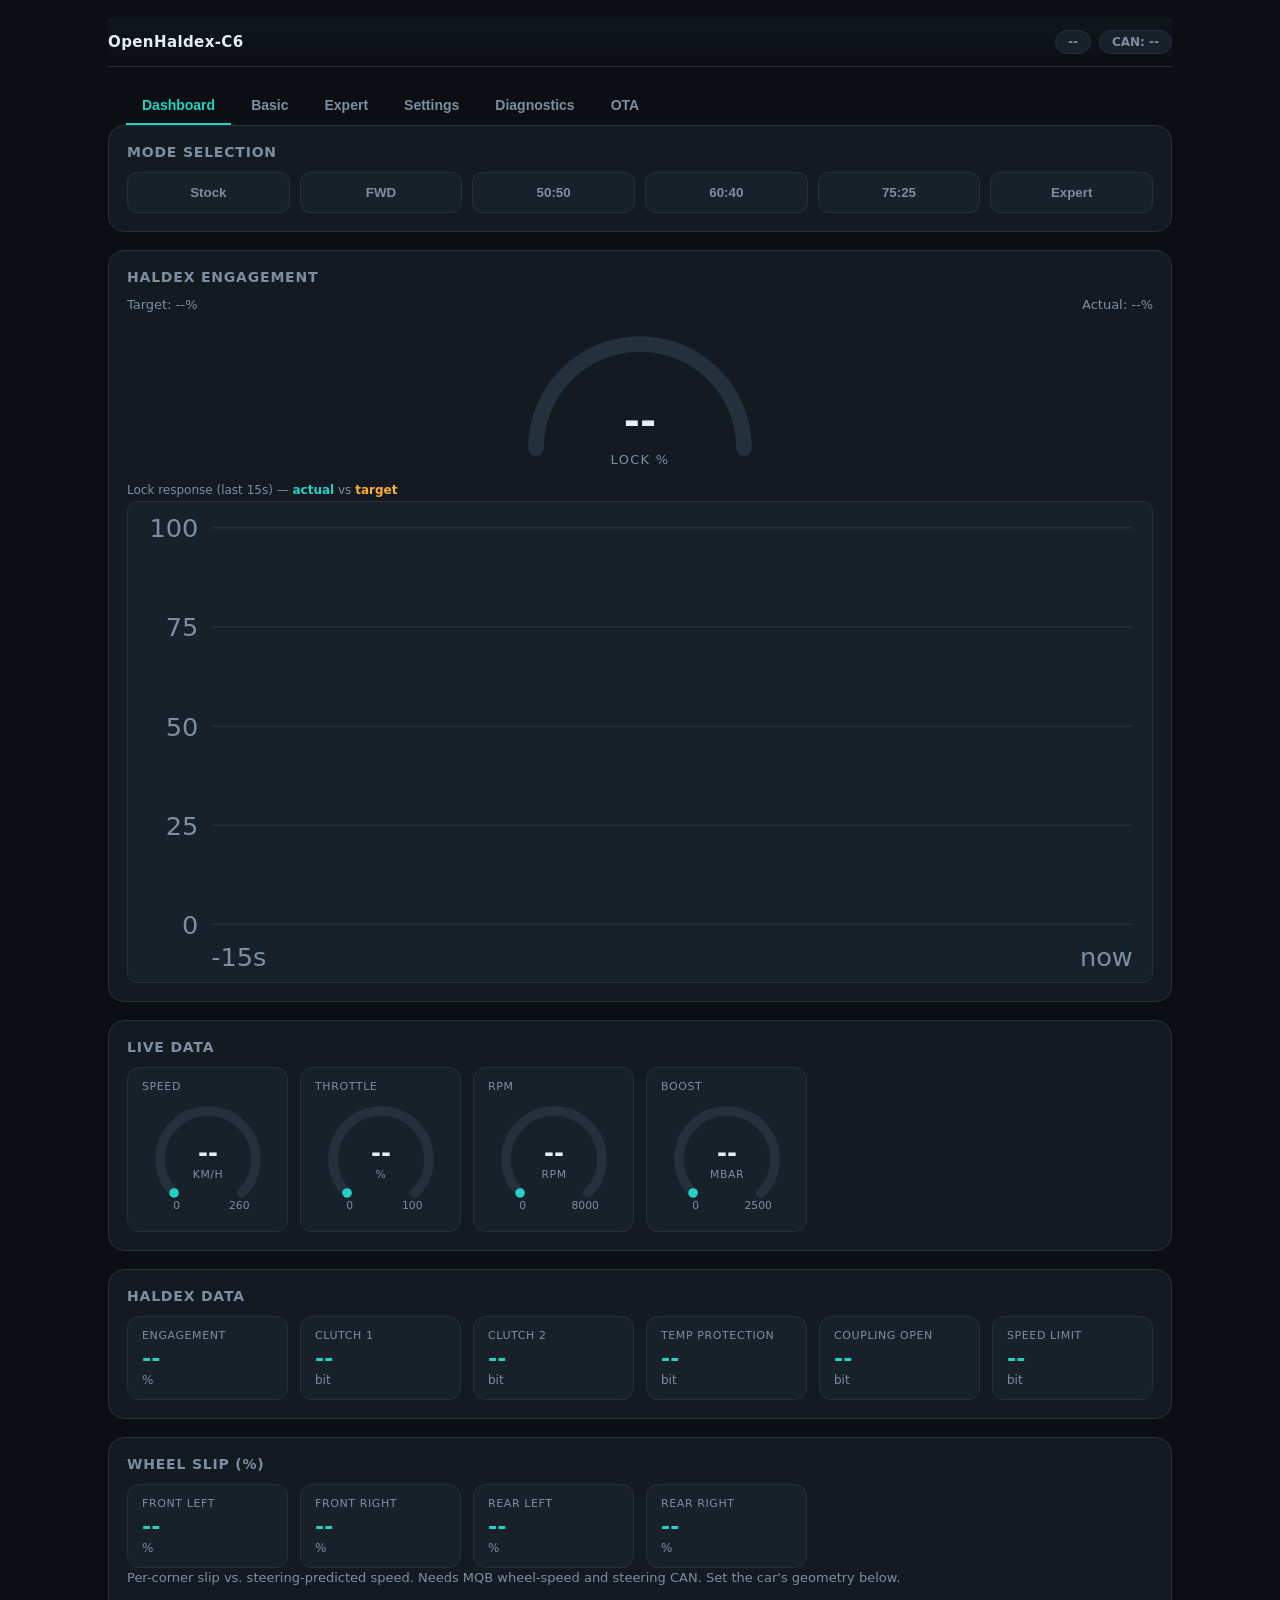
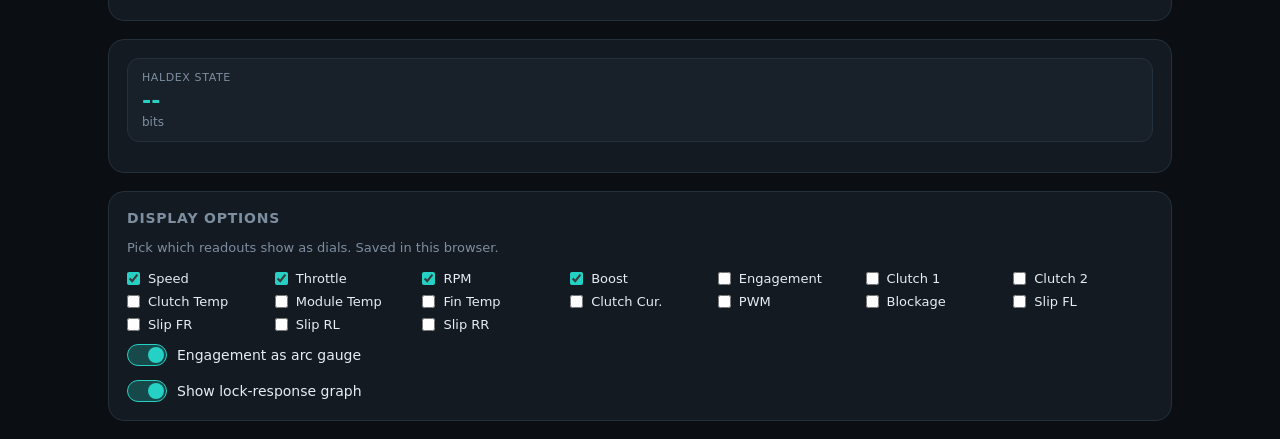
==== commit e5c96e9e: "V10.00.1 Added Charisma / Drive Modes - allow changing / force mode from drive modes (VW/SEAT/Skoda/" ====
--- a/data/index.html
+++ b/data/index.html
@@ -9,7 +9,7 @@
     <meta http-equiv="Expires" content="0">
 
     <title>OpenHaldex-C6</title>
-    <link rel="stylesheet" href="style.css?v=20260920">
+    <link rel="stylesheet" href="style.css?v=20261019">
 
     <!-- Favicons -->
     <link rel="icon" type="image/png" sizes="16x16" href="favicon-16.png">
@@ -536,6 +536,14 @@
                     </div>
                     <p class="hint">Press: next mode. Hold: force the selected mode until released.</p>
 
+                    <label class="toggle" style="margin-top:10px;">
+                        <input type="checkbox" id="driveModeForce">
+                        <span class="toggle-slider"></span>
+                        <span class="toggle-label">Use Drive Mode to Force Mode</span>
+                    </label>
+                    <div id="driveModeForceTable"></div>
+                    <p class="hint">MQB only. Forces a mode from the car's drive mode select. N/A leaves the mode alone.</p>
+
                     <div class="brightness-row" style="margin-top:10px;">
                         <span class="toggle-label">Force Mode Priority</span>
                         <select id="forceModesPriority" class="input-select">
@@ -547,7 +555,7 @@
                             <option value="5">Ext &gt; Hazard &gt; TC</option>
                         </select>
                     </div>
-                    <p class="hint">If several triggers are active, the highest priority wins.</p>
+                    <p class="hint">If several triggers are active, the highest priority wins. Drive mode always comes last.</p>
                 </div>
             </section>
 
@@ -871,6 +879,37 @@
                     <div class="diag-item">
                         <span class="diag-label">Hazard:</span>
                         <span class="diag-value" id="diagHazardActive">--</span>
+                    </div>
+                </div>
+            </section>
+
+            <section class="card">
+                <h2>Drive Mode</h2>
+                <p class="hint">The car's drive mode select (MQB). Read from the gateway's Charisma frames once a second.</p>
+                <div class="diag-grid">
+                    <div class="diag-item">
+                        <span class="diag-label">Drive Profile:</span>
+                        <span class="diag-value" id="diagDriveProfile">--</span>
+                    </div>
+                    <div class="diag-item">
+                        <span class="diag-label">Read From:</span>
+                        <span class="diag-value" id="diagDriveSource">--</span>
+                    </div>
+                    <div class="diag-item">
+                        <span class="diag-label">Car Asks Haldex For:</span>
+                        <span class="diag-value" id="diagDriveHaldexRequest">--</span>
+                    </div>
+                    <div class="diag-item">
+                        <span class="diag-label">Car Asks VAQ For:</span>
+                        <span class="diag-value" id="diagDriveVaqRequest">--</span>
+                    </div>
+                    <div class="diag-item">
+                        <span class="diag-label">Haldex Reports:</span>
+                        <span class="diag-value" id="diagDriveHaldexReport">--</span>
+                    </div>
+                    <div class="diag-item">
+                        <span class="diag-label">Forcing:</span>
+                        <span class="diag-value" id="diagDriveForcing">--</span>
                     </div>
                 </div>
             </section>
@@ -1135,7 +1174,7 @@
             </section>
         </div>
 
-        <script src="./app.js?v=20260920" type="text/javascript"></script>
+        <script src="./app.js?v=20261019" type="text/javascript"></script>
         <!-- The device now serves app.js/style.css with Cache-Control: no-cache
              (ETag revalidation), so this ?v= no longer needs bumping. It was
              changed once to escape the year-long cache older builds handed out. -->
--- a/data/style.css
+++ b/data/style.css
@@ -992,3 +992,14 @@
   user-select: text;
   -webkit-touch-callout: default;
 }
+
+/* Drive mode select table (Settings > Mode Options): profile name in a fixed
+   column on the left, its mode drop-down filling the rest, a gap between rows */
+.drive-mode-table {
+  display: grid;
+  grid-template-columns: 8.5em 1fr;
+  gap: 8px 12px;
+  align-items: center;
+  margin: 8px 0 4px;
+}
+.drive-mode-table .input-select { width: 100%; margin: 0; }
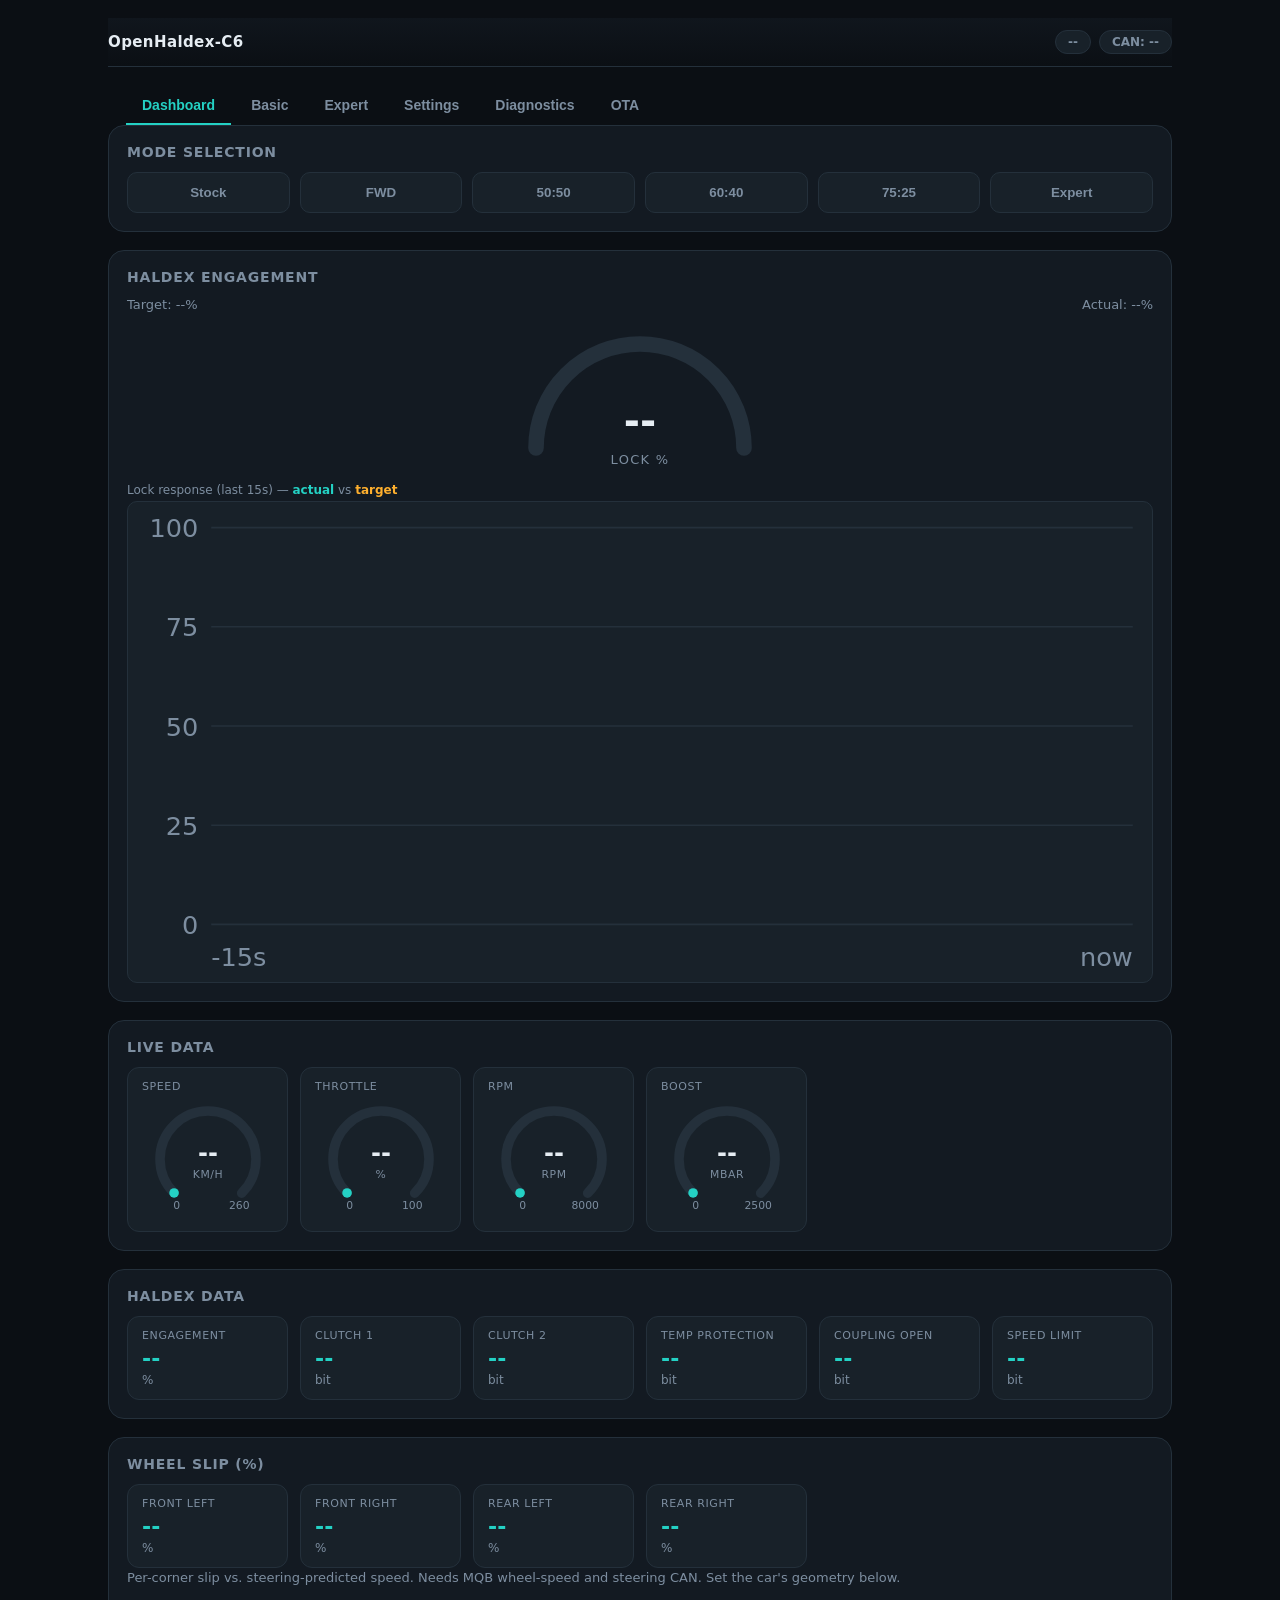
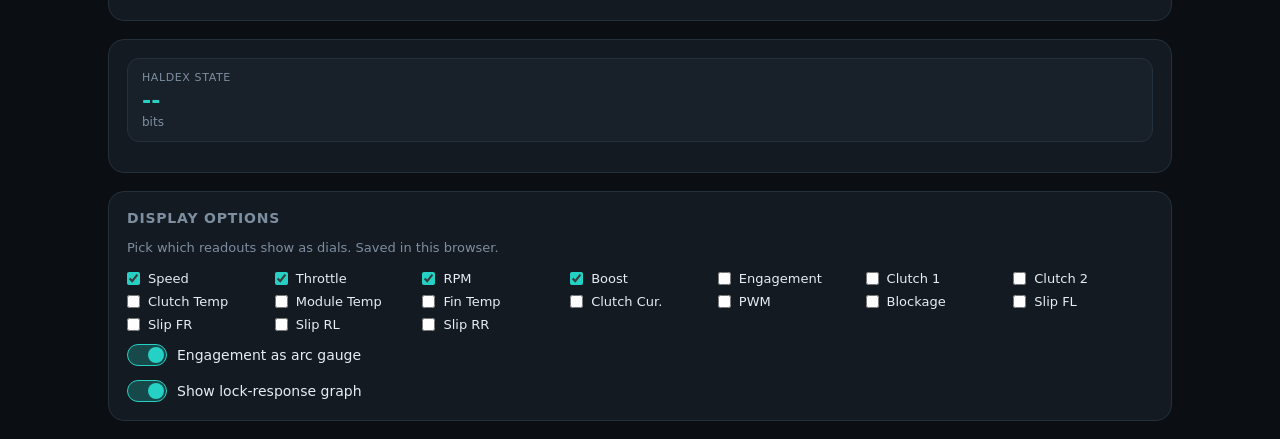
==== commit fee69eb2: "Dashboard: say why lock is being held at 0% Since 9.00.0 the Disengage Under/Above Speed and Minimum" ====
--- a/data/index.html
+++ b/data/index.html
@@ -73,6 +73,7 @@
                         <span>Target: <span id="lockTarget">--</span>%</span>
                         <span>Actual: <span id="lockActual">--</span>%</span>
                     </div>
+                    <p class="hint" id="lockGateHint" hidden></p>
                     <div class="engagement-gauge-wrap" id="engagementGaugeWrap" style="display:none;">
                         <svg class="engagement-gauge-svg" viewBox="0 0 200 118" aria-label="Haldex engagement gauge">
                             <path class="eg-track" d="M 20 100 A 80 80 0 0 1 180 100" fill="none" />
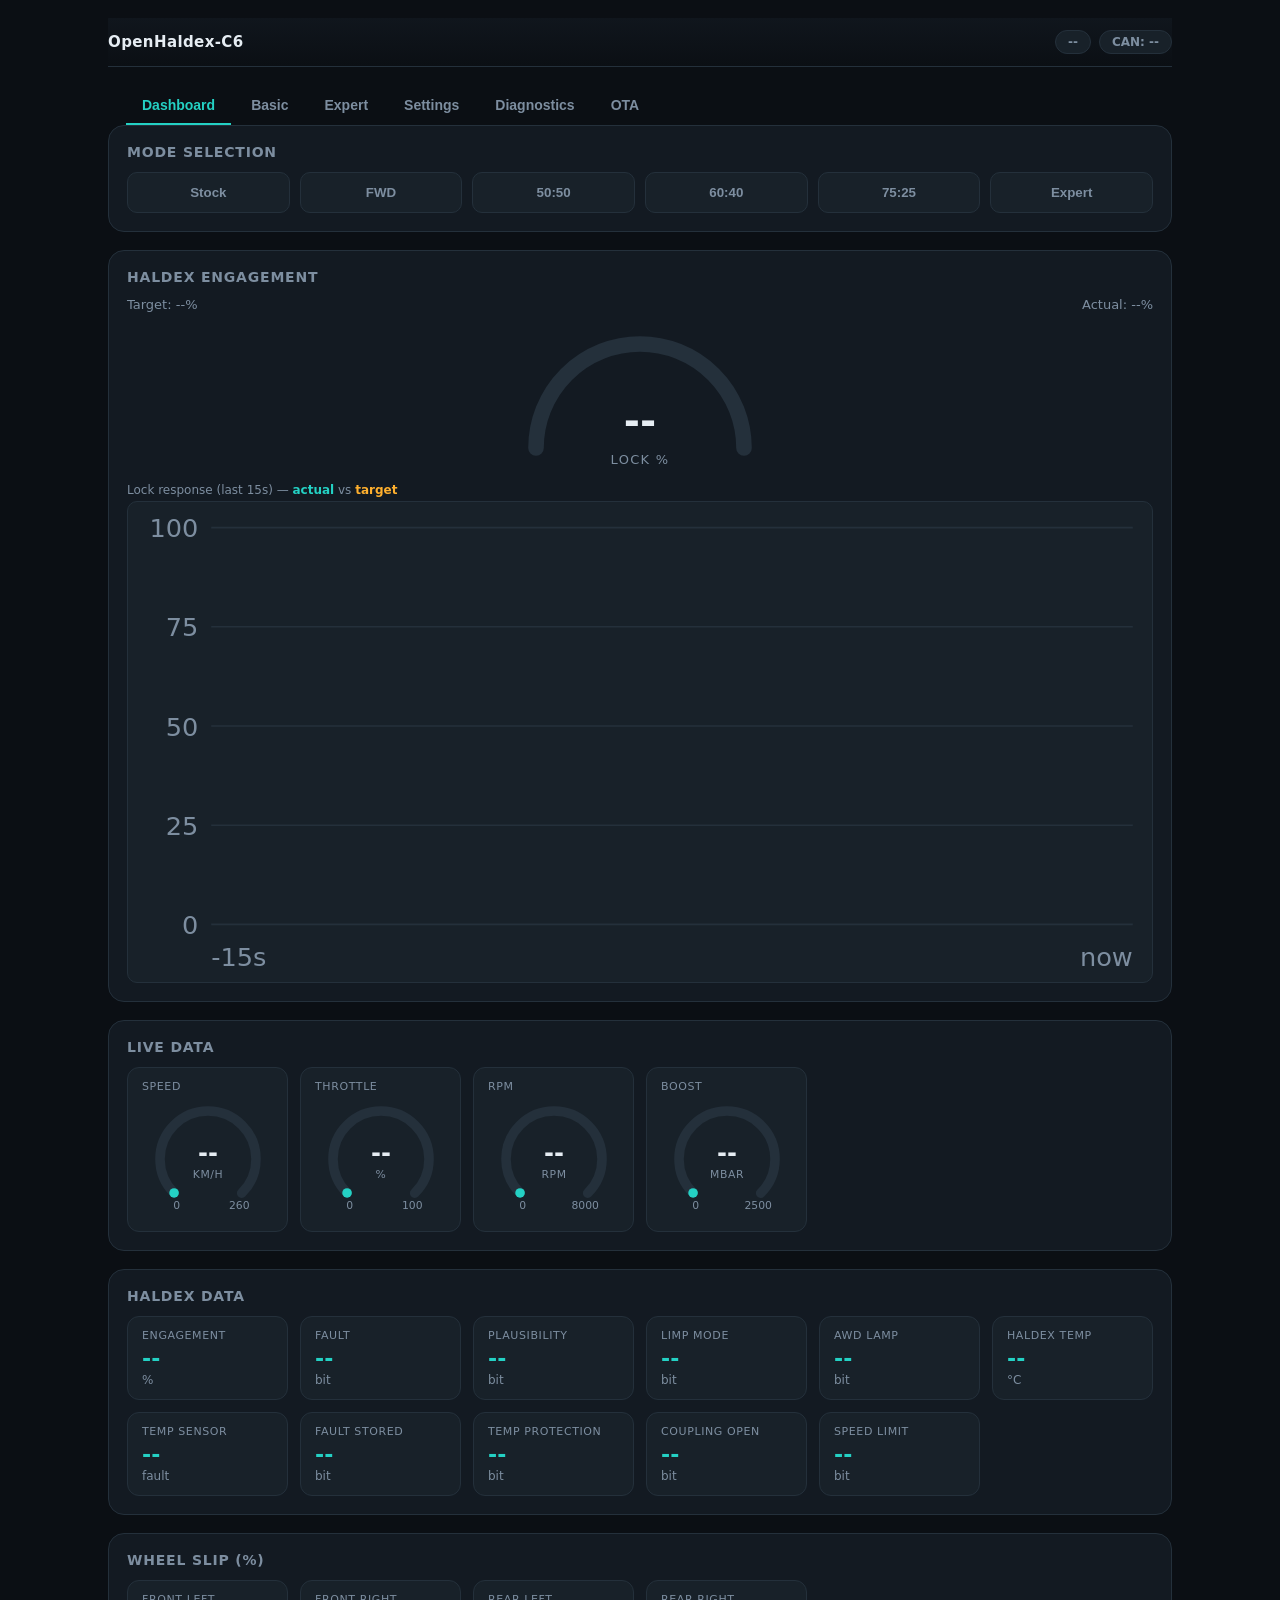
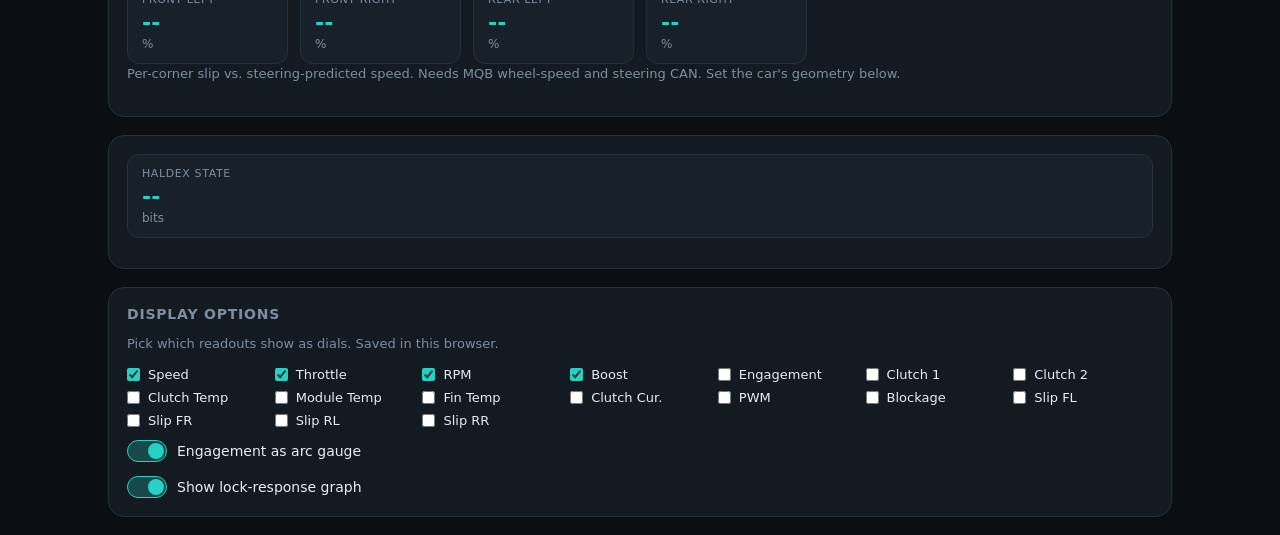
==== commit a2c36aea: "Add files via upload" ====
--- a/data/index.html
+++ b/data/index.html
@@ -9,7 +9,7 @@
     <meta http-equiv="Expires" content="0">
 
     <title>OpenHaldex-C6</title>
-    <link rel="stylesheet" href="style.css?v=20261019">
+    <link rel="stylesheet" href="style.css?v=20261021">
 
     <!-- Favicons -->
     <link rel="icon" type="image/png" sizes="16x16" href="favicon-16.png">
@@ -66,6 +66,13 @@
             -->
             </section>
 
+            <!-- V11.00.0: the Haldex's own warnings (over-temperature, fault, limp, lamp).
+                 Hidden while the unit reports nothing. Filled by updateHaldexWarnings() in app.js. -->
+            <section class="card danger-card" id="haldexWarningCard" hidden>
+                <h2>Haldex Warning</h2>
+                <p class="hint" id="haldexWarningText"></p>
+            </section>
+
             <section class="card">
                 <h2>Haldex Engagement</h2>
                 <div class="engagement-display">
@@ -132,13 +139,38 @@
                         <div class="gauge-unit"> %</div>
                     </div>
                     <div class="gauge">
-                        <div class="gauge-label">Clutch 1</div>
+                        <div class="gauge-label">Fault</div>
                         <div class="gauge-value" id="clutch1Report">--</div>
                         <div class="gauge-unit"> bit</div>
                     </div>
                     <div class="gauge">
-                        <div class="gauge-label">Clutch 2</div>
+                        <div class="gauge-label">Plausibility</div>
                         <div class="gauge-value" id="clutch2Report">--</div>
+                        <div class="gauge-unit"> bit</div>
+                    </div>
+                    <div class="gauge">
+                        <div class="gauge-label">Limp Mode</div>
+                        <div class="gauge-value" id="limpMode">--</div>
+                        <div class="gauge-unit"> bit</div>
+                    </div>
+                    <div class="gauge">
+                        <div class="gauge-label">AWD Lamp</div>
+                        <div class="gauge-value" id="awdWarning">--</div>
+                        <div class="gauge-unit"> bit</div>
+                    </div>
+                    <div class="gauge">
+                        <div class="gauge-label">Haldex Temp</div>
+                        <div class="gauge-value" id="haldexTempC">--</div>
+                        <div class="gauge-unit">&deg;C</div>
+                    </div>
+                    <div class="gauge">
+                        <div class="gauge-label">Temp Sensor</div>
+                        <div class="gauge-value" id="tempSensorFault">--</div>
+                        <div class="gauge-unit"> fault</div>
+                    </div>
+                    <div class="gauge">
+                        <div class="gauge-label">Fault Stored</div>
+                        <div class="gauge-value" id="faultStored">--</div>
                         <div class="gauge-unit"> bit</div>
                     </div>
                     <div class="gauge">
@@ -339,6 +371,7 @@
                     <option value="2">Generation 2</option>
                     <option value="21">Generation 2 - Volvo P2 (Pre-Facelift)</option>
                     <option value="3">Generation 3 - Volvo P2 (Facelift)</option>
+                    <option value="31">Generation 3 - Volvo P1 (S40 / V50)</option>
                     <option value="4">Generation 4</option>
                     <option value="41">Generation 4 - GM (Vauxhall / Opel)</option>
                     <option value="43">Generation 4 - Volvo (P3)</option>
@@ -346,8 +379,64 @@
                     <option value="50">Generation 5 (0CQ)</option>
                     <option value="52">Generation 5 (0CQ VAQ)</option>
                     <option value="51">Generation 5 (0AY)</option>
+                    <option value="53">Generation 5 - Volvo (SPC 31380867)</option>
                 </select>
                 <p class="hint" id="genVolvoSaabHint" style="display:none;">Volvo and SAAB support is new: standalone only, with starting values to be confirmed from logs. CAN bus: <span id="canSpeedKbps">--</span> kbit/s. Changing to or from Volvo P2 (Pre-Facelift) switches the bus speed and restarts the controller.</p>
+            </section>
+
+            <!-- V11.00.1: Volvo P1 standalone - how the lock is shown to the AWD module.
+                 Shown only for generation 31 (updateVolvoSaabHint in app.js). -->
+            <section class="card" id="volvoP1Card" style="display:none;">
+                <h2>Volvo P1 Standalone</h2>
+                <p class="hint">In Standalone the controller plays the whole car to the AWD module. The mode buttons,
+                    Expert and Learn Haldex all ask for a lock %; this card sets how that lock % is shown to the module.</p>
+
+                <div class="cal-row">
+                    <div class="cal-row-head">
+                        <span class="toggle-label">Lock Source</span>
+                    </div>
+                    <select id="volvoP1LockSource" class="input-select">
+                        <option value="0">Engine torque (recommended)</option>
+                        <option value="1">Wheel slip</option>
+                        <option value="2">Both together</option>
+                    </select>
+                </div>
+                <p class="hint">Engine torque: torque, pedal and rpm rise with the lock, like a full-throttle pull - in
+                    the logs the module follows torque almost one-for-one. Wheel slip: the front wheels run faster than
+                    the rears, like wheelspin, which sent it to full lock in the logs.</p>
+
+                <div class="cal-row">
+                    <div class="cal-row-head">
+                        <span class="toggle-label">Road Speed</span>
+                        <span class="cal-row-value"><span id="volvoP1RoadSpeedValue">30</span> km/h</span>
+                    </div>
+                    <input type="range" id="volvoP1RoadSpeedRange" min="5" max="120" step="5" value="30" class="slider cal-slider">
+                </div>
+                <p class="hint">The speed sent on the rear wheels and the road speed. The module doesn't lock while stopped.</p>
+
+                <div class="cal-row">
+                    <div class="cal-row-head">
+                        <span class="toggle-label">Torque at 100 %</span>
+                        <span class="cal-row-value"><span id="volvoP1TorqueFullValue">600</span></span>
+                    </div>
+                    <input type="range" id="volvoP1TorqueFullRange" min="0" max="1000" step="25" value="600" class="slider cal-slider">
+                </div>
+                <p class="hint">Engine torque counts sent at full lock (0 at 0 %). About 600 reached full lock in the logs.</p>
+
+                <div class="cal-row">
+                    <div class="cal-row-head">
+                        <span class="toggle-label">Front Wheel Slip at 100 %</span>
+                        <span class="cal-row-value"><span id="volvoP1SlipFullValue">10</span> km/h</span>
+                    </div>
+                    <input type="range" id="volvoP1SlipFullRange" min="0" max="40" step="1" value="10" class="slider cal-slider">
+                </div>
+                <p class="hint">How much faster the front wheels run at full lock, when Lock Source uses wheel slip.</p>
+
+                <div class="button-row">
+                    <button class="btn" id="volvoP1ResetBtn" type="button">Reset to Defaults</button>
+                </div>
+
+                <p class="hint" id="volvoP1Live">Live: --</p>
             </section>
 
             <section class="card" id="learnSection">
@@ -479,7 +568,9 @@
                     </div>
                     <input type="range" id="esp14MinFloorRange" min="0" max="100" step="5" value="0" class="slider cal-slider">
                 </div>
-                <p class="hint">Experimental. Raises the minimum clutch PWM while lock is commanded, for firmer launches. 0% = off.</p>
+                <p class="hint">Experimental. Raises the minimum clutch PWM while lock is commanded, for firmer launches. 0% = off.
+                    Since V11.00.0 the 0CQ is driven with ESP_14 Min = Max (an exact request it follows directly), so this
+                    floor is no longer used there; it is kept for comparison on the bench.</p>
                 <div class="button-row">
                     <button class="btn" id="esp14MinFloorResetBtn" type="button">Reset to default (0 %)</button>
                 </div>
@@ -566,7 +657,7 @@
                     <label class="toggle">
                         <input type="checkbox" id="followBrake">
                         <span class="toggle-slider"></span>
-                        <span class="toggle-label">Follow Brake Input</span>
+                        <span class="toggle-label">Follow Brake</span>
                     </label>
                     <label class="toggle">
                         <input type="checkbox" id="invertBrake">
@@ -576,14 +667,25 @@
                     <label class="toggle">
                         <input type="checkbox" id="followHandbrake">
                         <span class="toggle-slider"></span>
-                        <span class="toggle-label">Follow Handbrake Input</span>
+                        <span class="toggle-label">Follow Handbrake</span>
                     </label>
                     <label class="toggle">
                         <input type="checkbox" id="invertHandbrake">
                         <span class="toggle-slider"></span>
                         <span class="toggle-label">Invert Handbrake Input</span>
                     </label>
-                </div>
+                    <label class="toggle">
+                        <input type="checkbox" id="followABS">
+                        <span class="toggle-slider"></span>
+                        <span class="toggle-label">Follow ABS</span>
+                    </label>
+                </div>
+                <p class="hint">Follow Brake / Follow Handbrake let the Haldex see the brake pedal and the
+                    handbrake: from the car's CAN or a switch wired to the input pin. A wired switch is also
+                    pushed onto the car's frames in OEM mode (Gen1/2/4/5), and both go into the frames we send
+                    in Standalone. With Follow Handbrake on, pulling the handbrake also opens the clutch. The
+                    Invert options only flip the input wire. Follow ABS (on by default) opens the clutch while
+                    the ABS is braking - the Haldex's own safety; turning it off lets our lock overrule the ABS.</p>
             </section>
 
             <section class="card">
@@ -941,7 +1043,12 @@
                     <div class="diag-item">
                         <span class="diag-label">Handbrake (CAN):</span>
                         <span class="diag-value" id="diagHandbrakeFromCAN">--</span>
-                        <span class="diag-label" id="diagHandbrakeFromCANNote" style="font-size:0.75em;color:#888;">(Gen2/4 PQ, Gen5 MQB)</span>
+                        <span class="diag-label" id="diagHandbrakeFromCANNote" style="font-size:0.75em;color:#888;">(Gen1/2/4 PQ, Gen5 MQB)</span>
+                    </div>
+                    <div class="diag-item">
+                        <span class="diag-label">ABS Braking (CAN):</span>
+                        <span class="diag-value" id="diagAbsBraking">--</span>
+                        <span class="diag-label" style="font-size:0.75em;color:#888;">(PQ Bremse_1, MQB ESP_21 - opens the clutch)</span>
                     </div>
                 </div>
             </section>
@@ -1175,7 +1282,7 @@
             </section>
         </div>
 
-        <script src="./app.js?v=20261019" type="text/javascript"></script>
+        <script src="./app.js?v=20261021" type="text/javascript"></script>
         <!-- The device now serves app.js/style.css with Cache-Control: no-cache
              (ETag revalidation), so this ?v= no longer needs bumping. It was
              changed once to escape the year-long cache older builds handed out. -->
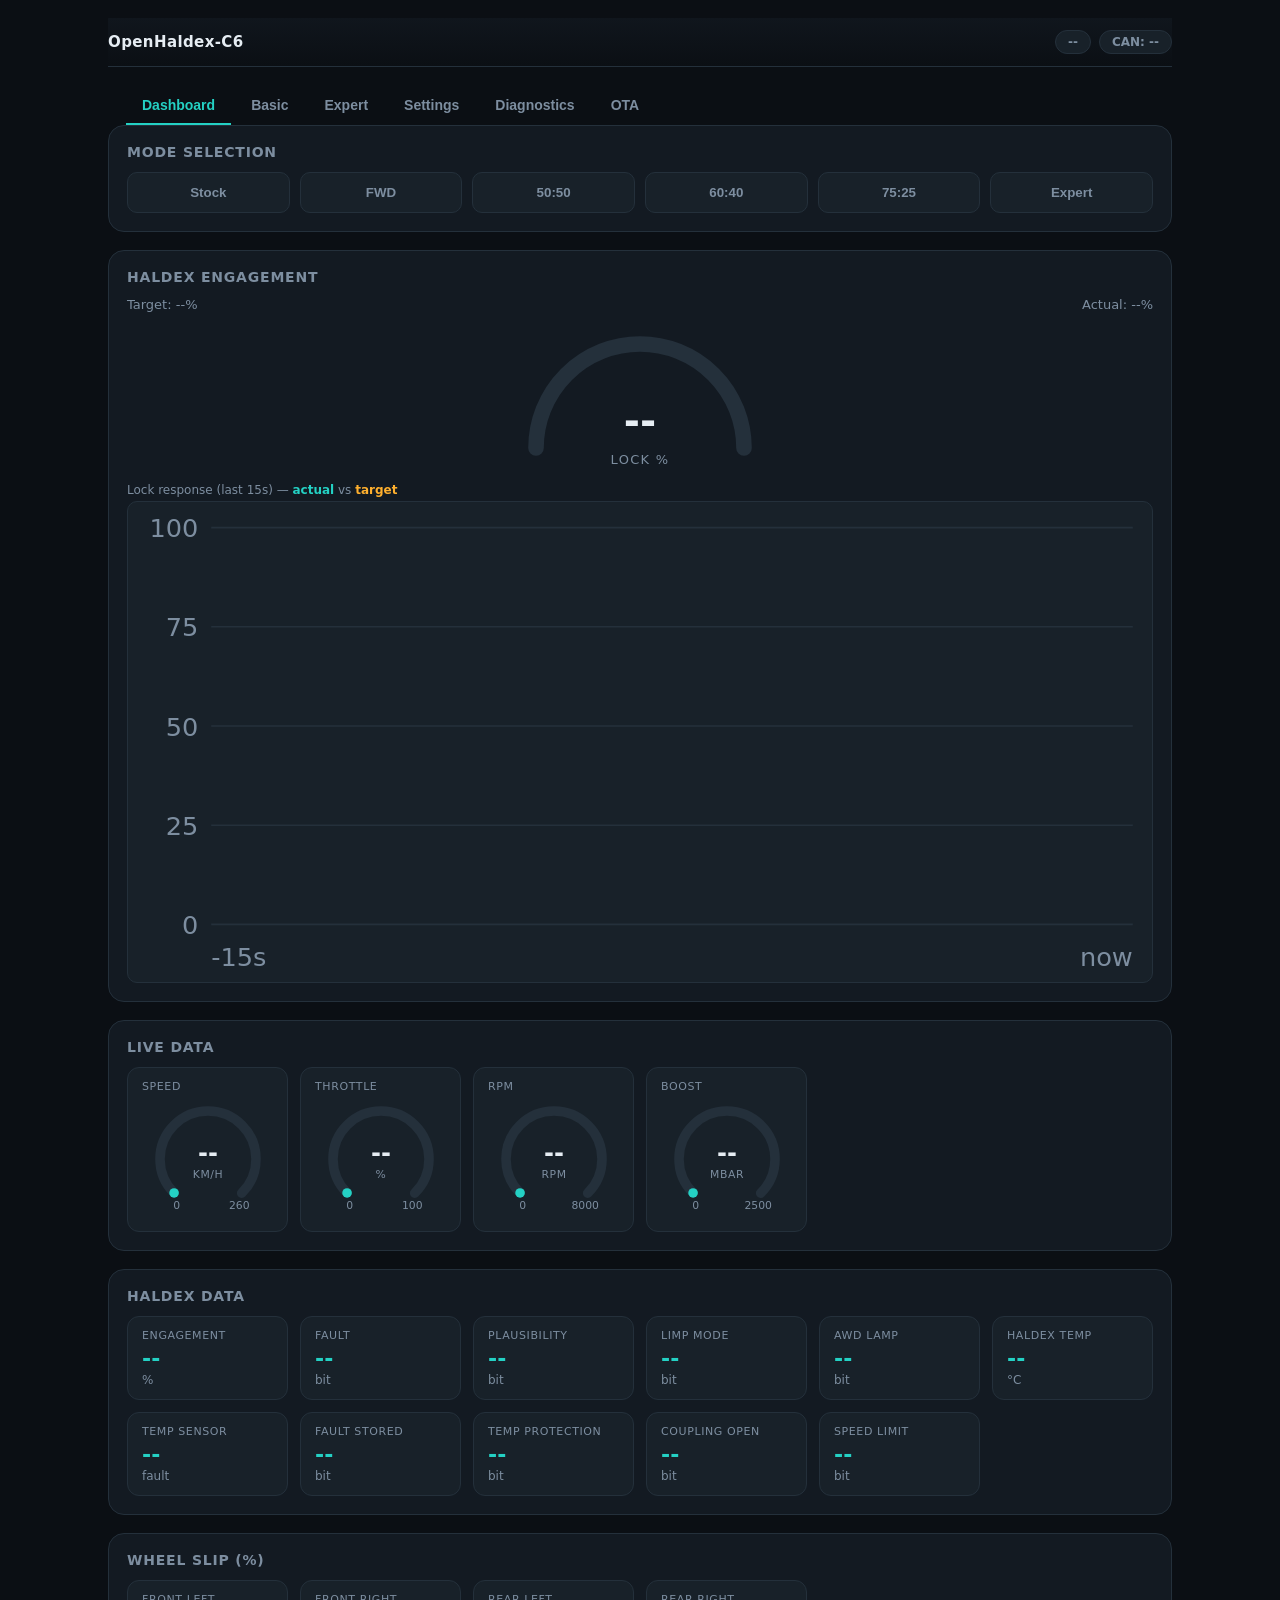
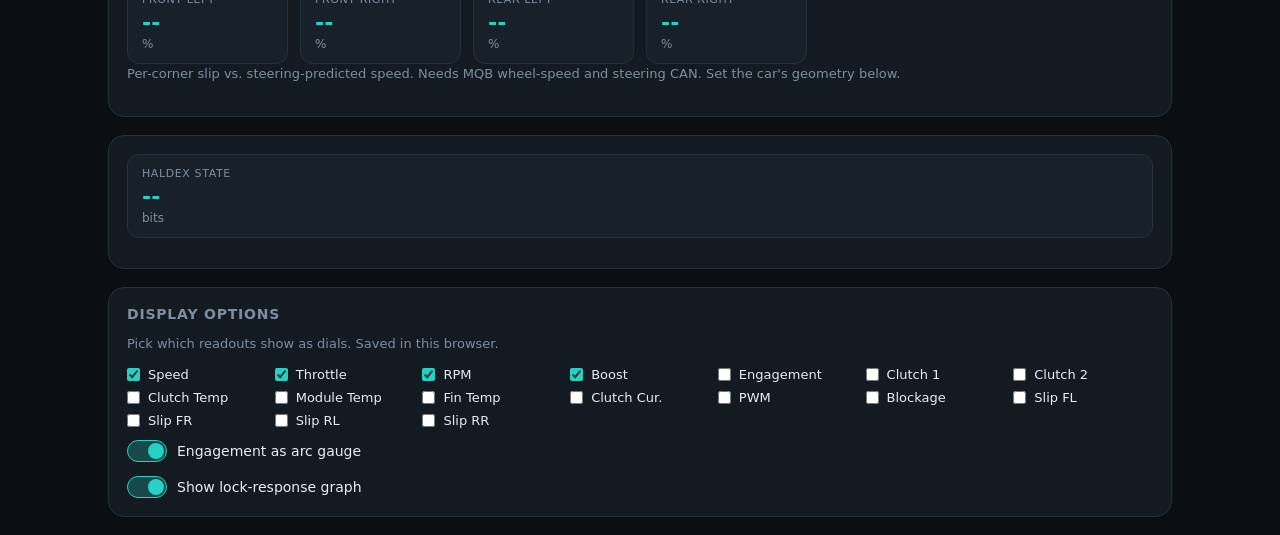
==== commit baabbd68: "OTA: optional "Release source" so forks can offer a way back to official Ported onto V11's updater (" ====
--- a/data/index.html
+++ b/data/index.html
@@ -1196,7 +1196,12 @@
                     <div><span>Status</span><strong id="updState">Not checked</strong></div>
                 </div>
                 <p class="hint">This phone needs internet while reaching the controller: join the controller to your router under <a href="#otaWifiStaCard" id="updGoBridge">Home WiFi</a>, put this phone on the same network and open the address shown. Keep this page open until it reboots.</p>
-                <div class="input-group">
+                <div class="input-group" id="updSourceGroup" hidden>
+                    <label for="updSource">Release source</label>
+                    <select id="updSource" class="input-select"></select>
+                </div>
+                <p class="hint" id="updSourceHint" hidden></p>
+                <div class="input-group" id="updChannelGroup">
                     <label for="updChannel">Update channel</label>
                     <select id="updChannel" class="input-select">
                         <option value="stable">Stable - published releases</option>
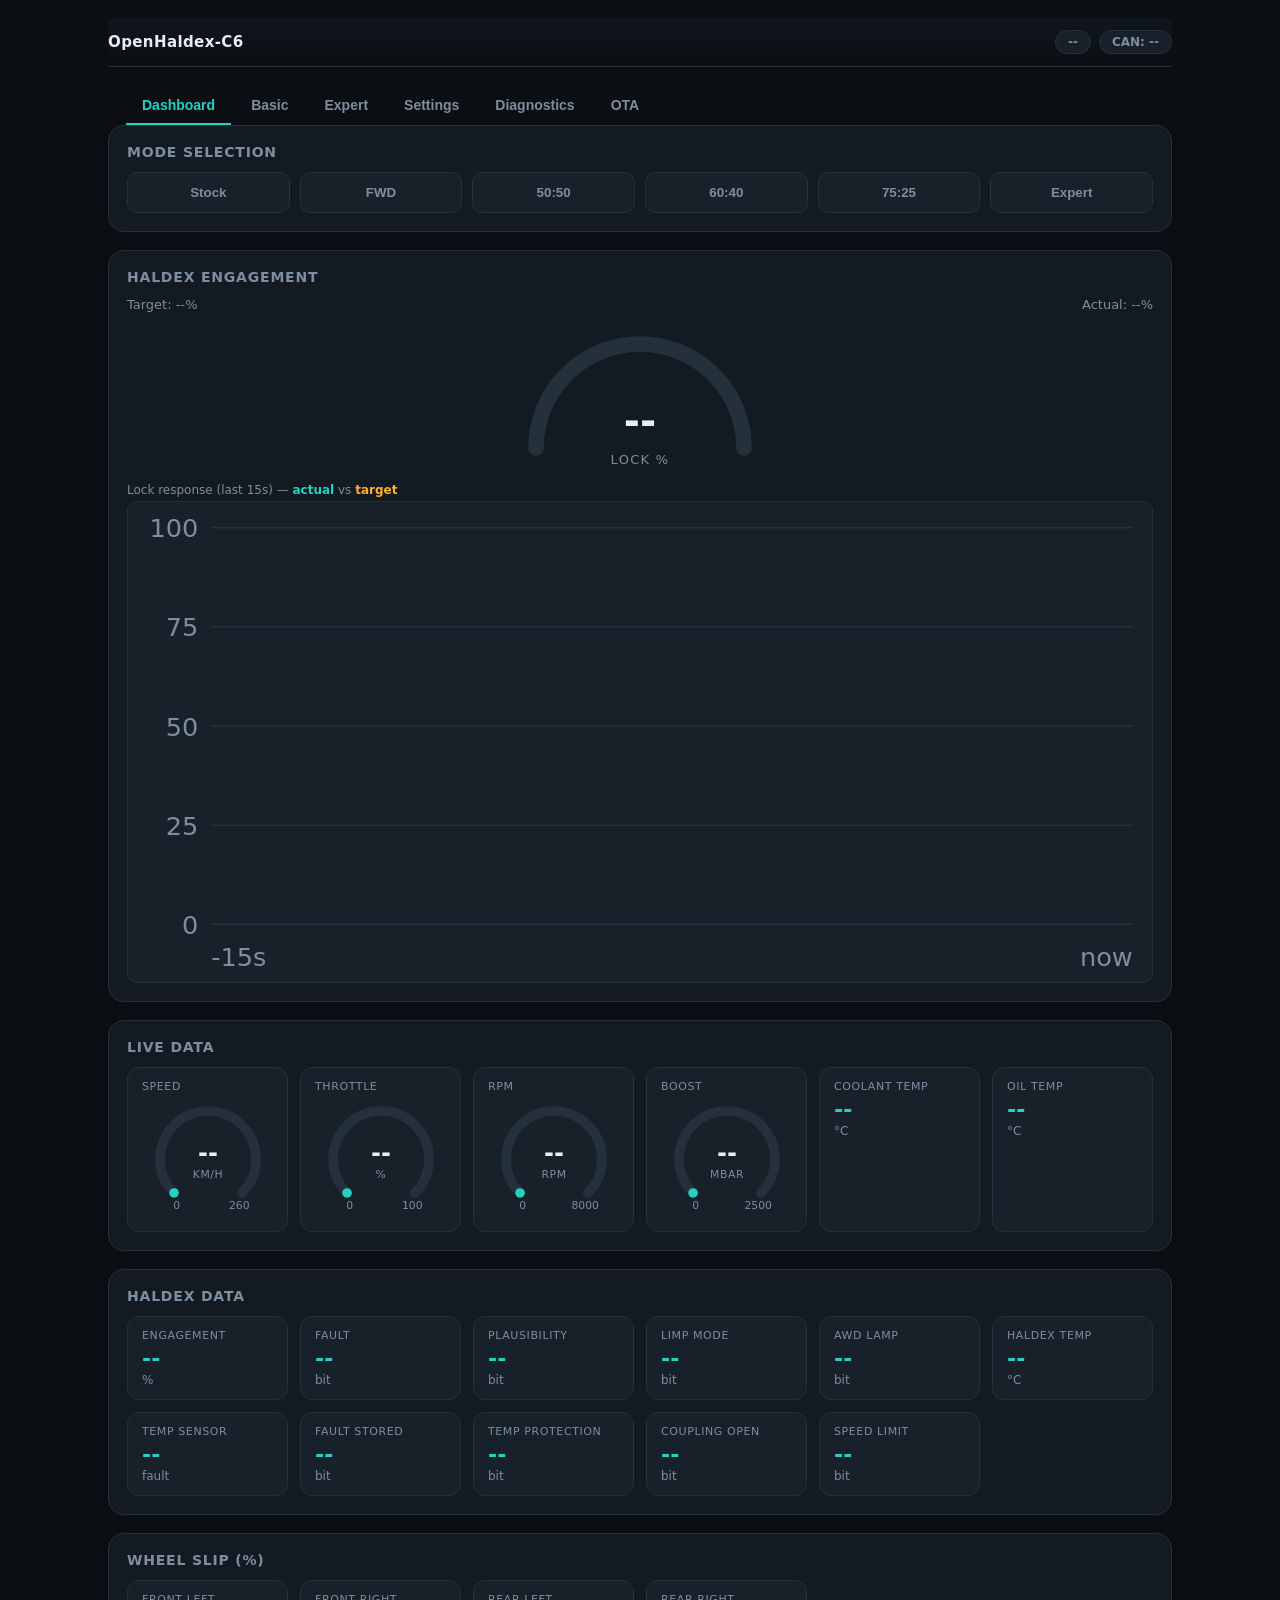
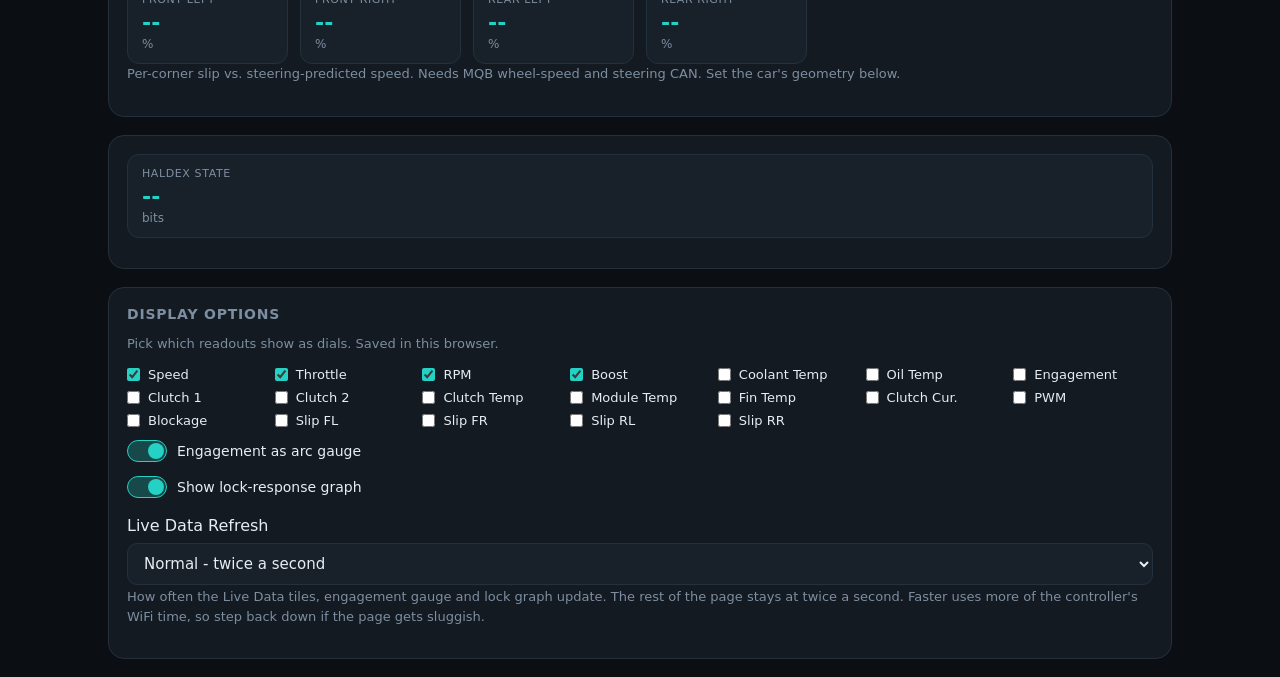
==== commit 8c1927e1: "V11.00.4 Added coolant & oil temp and faster refresh rate." ====
--- a/data/index.html
+++ b/data/index.html
@@ -9,7 +9,7 @@
     <meta http-equiv="Expires" content="0">
 
     <title>OpenHaldex-C6</title>
-    <link rel="stylesheet" href="style.css?v=20261021">
+    <link rel="stylesheet" href="style.css?v=20261103">
 
     <!-- Favicons -->
     <link rel="icon" type="image/png" sizes="16x16" href="favicon-16.png">
@@ -127,6 +127,17 @@
                         <div class="gauge-value" id="boost">--</div>
                         <div class="gauge-unit">mbar</div>
                     </div>
+                    <!-- V11.00.4: from PQ Kombi_2 (Gen1/2/4/0AY); "--" on cars that don't send it -->
+                    <div class="gauge">
+                        <div class="gauge-label">Coolant Temp</div>
+                        <div class="gauge-value" id="coolantTemp">--</div>
+                        <div class="gauge-unit">&deg;C</div>
+                    </div>
+                    <div class="gauge">
+                        <div class="gauge-label">Oil Temp</div>
+                        <div class="gauge-value" id="oilTemp">--</div>
+                        <div class="gauge-unit">&deg;C</div>
+                    </div>
                 </div>
             </section>
 
@@ -360,6 +371,18 @@
                         <span class="toggle-label">Show lock-response graph</span>
                     </label>
                 </div>
+                <div class="cal-row" style="margin-top:12px;">
+                    <div class="cal-row-head">
+                        <span class="toggle-label">Live Data Refresh</span>
+                    </div>
+                    <select id="optLiveRefresh" class="input-select">
+                        <option value="500">Normal - twice a second</option>
+                        <option value="250">Fast - 4 times a second</option>
+                        <option value="200">Faster - 5 times a second</option>
+                        <option value="100">Fastest - 10 times a second</option>
+                    </select>
+                </div>
+                <p class="hint">How often the Live Data tiles, engagement gauge and lock graph update. The rest of the page stays at twice a second. Faster uses more of the controller's WiFi time, so step back down if the page gets sluggish.</p>
             </section>
         </div>
 
@@ -401,7 +424,7 @@
                         <option value="2">Both together</option>
                     </select>
                 </div>
-                <p class="hint">Engine torque: torque, pedal and rpm rise with the lock, like a full-throttle pull - in
+                <p class="hint">Engine torque: torque and pedal rise with the lock, like a full-throttle pull - in
                     the logs the module follows torque almost one-for-one. Wheel slip: the front wheels run faster than
                     the rears, like wheelspin, which sent it to full lock in the logs.</p>
 
@@ -413,6 +436,19 @@
                     <input type="range" id="volvoP1RoadSpeedRange" min="5" max="120" step="5" value="30" class="slider cal-slider">
                 </div>
                 <p class="hint">The speed sent on the rear wheels and the road speed. The module doesn't lock while stopped.</p>
+
+                <div class="cal-row">
+                    <div class="cal-row-head">
+                        <span class="toggle-label">Gear</span>
+                    </div>
+                    <select id="volvoP1Gear" class="input-select">
+                        <option value="1">1st (117 rpm per km/h)</option>
+                        <option value="2">2nd (66 rpm per km/h, recommended)</option>
+                        <option value="3">3rd (44 rpm per km/h)</option>
+                    </select>
+                </div>
+                <p class="hint">The engine rpm sent is the road speed in this gear, so the two always match a real gear
+                    (ratios measured from the V50 logs). 30 km/h in 2nd is about 2,000 rpm.</p>
 
                 <div class="cal-row">
                     <div class="cal-row-head">
@@ -1056,6 +1092,10 @@
             <section class="card">
                 <h2>Frame Editing (Advanced)</h2>
                 <p class="hint">Choose which frames are edited in normal mode. Unticked frames pass through untouched. Saved immediately, current generation only.</p>
+                <p class="hint" id="frameEditP1Hint" style="display:none;">Volvo P1 in Standalone: a ticked frame is
+                    made up by the controller, an unticked one is the car's own frame passed through. Untick them all and
+                    the module sees the real car; then tick them back one at a time on a drive to find the one it won't
+                    accept. Follow Brake / Follow Handbrake only reach the module through the controller's own frames.</p>
                 <div id="frameEditList" class="frame-edit-list">
                     <p class="hint">Not available for this generation.</p>
                 </div>
@@ -1287,7 +1327,7 @@
             </section>
         </div>
 
-        <script src="./app.js?v=20261021" type="text/javascript"></script>
+        <script src="./app.js?v=20261103" type="text/javascript"></script>
         <!-- The device now serves app.js/style.css with Cache-Control: no-cache
              (ETag revalidation), so this ?v= no longer needs bumping. It was
              changed once to escape the year-long cache older builds handed out. -->
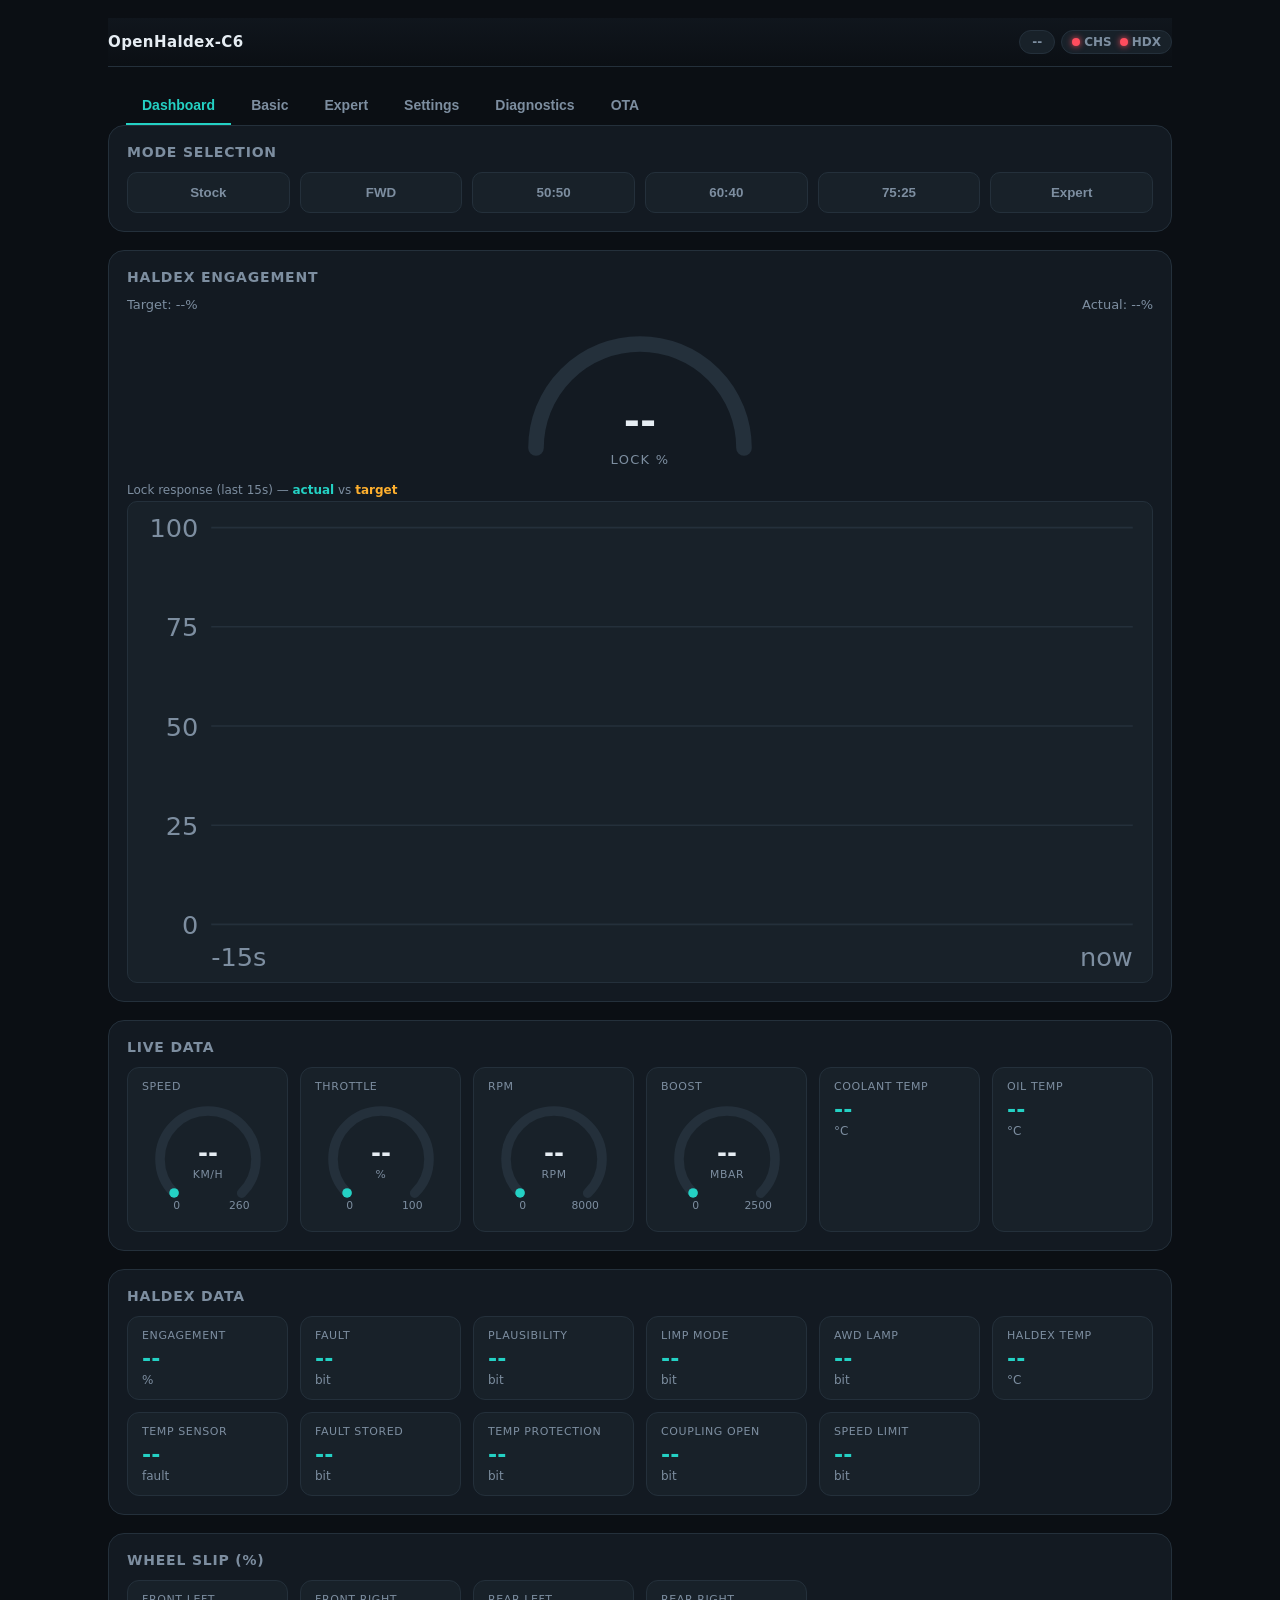
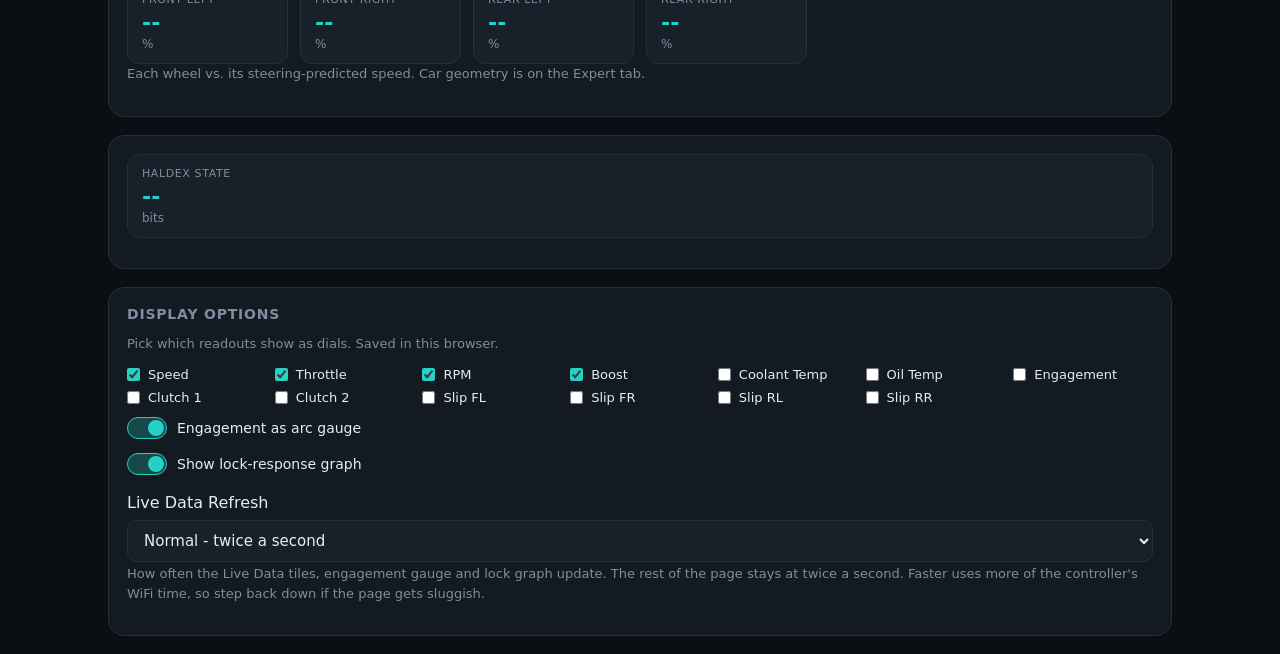
==== commit a7036720: "V11.00.14" ====
--- a/data/index.html
+++ b/data/index.html
@@ -9,7 +9,7 @@
     <meta http-equiv="Expires" content="0">
 
     <title>OpenHaldex-C6</title>
-    <link rel="stylesheet" href="style.css?v=20261103">
+    <link rel="stylesheet" href="style.css?v=20261122b">
 
     <!-- Favicons -->
     <link rel="icon" type="image/png" sizes="16x16" href="favicon-16.png">
@@ -35,7 +35,7 @@
             <div class="status-bar">
                 <!--<span class="status-badge" id="wsStatus">Connecting...</span>-->
                 <span class="status-badge" id="modeStatus">--</span>
-                <span class="status-badge" id="canStatus">CAN: --</span>
+                <span class="status-badge can-dots" id="canStatus"><i class="can-dot"></i>CHS <i class="can-dot"></i>HDX</span>
             </div>
         </header>
 
@@ -226,7 +226,7 @@
                         <div class="gauge-unit">%</div>
                     </div>
                 </div>
-                <p class="hint">Per-corner slip vs. steering-predicted speed. Needs MQB wheel-speed and steering CAN. Set the car's geometry below.</p>
+                <p class="hint">Each wheel vs. its steering-predicted speed. Car geometry is on the Expert tab.</p>
             </section>
 
             <section class="card" id="gen41Card" style="display:none;">
@@ -267,7 +267,7 @@
             </section>
 
             <section class="card" id="udsDataCard" style="display:none;">
-                <h2>UDS Data (MQB)</h2>
+                <h2>UDS Data (Gen5)</h2>
                 <div class="gauge-grid">
                     <div class="gauge">
                         <div class="gauge-label">Terminal Volt.</div>
@@ -275,39 +275,44 @@
                         <div class="gauge-unit">V</div>
                     </div>
                     <div class="gauge">
-                        <div class="gauge-label">Module Temp</div>
+                        <div class="gauge-label">Module Temp 1</div>
                         <div class="gauge-value" id="udsModuleTemp">--</div>
                         <div class="gauge-unit">°C</div>
                     </div>
                     <div class="gauge">
-                        <div class="gauge-label">Clutch Temp</div>
+                        <div class="gauge-label" title="VCDS calls this Clutch Temperature (0x2BF1); the firmware reads it from a second control-unit sensor">Module Temp 2</div>
                         <div class="gauge-value" id="udsClutchTemp">--</div>
                         <div class="gauge-unit">°C</div>
                     </div>
                     <div class="gauge">
-                        <div class="gauge-label">Fin Temp</div>
+                        <div class="gauge-label">Fin Temp (model)</div>
                         <div class="gauge-value" id="udsCoolingFinTemp">--</div>
                         <div class="gauge-unit">°C</div>
                     </div>
                     <div class="gauge">
-                        <div class="gauge-label">Clutch Current</div>
+                        <div class="gauge-label">Pump Current</div>
                         <div class="gauge-value" id="udsClutchCurrent">--</div>
                         <div class="gauge-unit">A</div>
                     </div>
                     <div class="gauge">
-                        <div class="gauge-label">PWM Signal</div>
+                        <div class="gauge-label">Pump Duty</div>
                         <div class="gauge-value" id="udsClutchPWM">--</div>
                         <div class="gauge-unit">%</div>
                     </div>
                     <div class="gauge">
-                        <div class="gauge-label">Voltage (2BE4)</div>
+                        <div class="gauge-label" title="0x2BE9 - calculated by the module (duty x supply - current x winding resistance), not measured">Pump Volt. (calc.)</div>
                         <div class="gauge-value" id="udsClutchVoltage">--</div>
                         <div class="gauge-unit">V</div>
                     </div>
                     <div class="gauge">
-                        <div class="gauge-label">Blockage</div>
-                        <div class="gauge-value" id="udsBlockagePct">--</div>
+                        <div class="gauge-label">Clutch Torque</div>
+                        <div class="gauge-value" id="udsClutchTorquePct">--</div>
                         <div class="gauge-unit">%</div>
+                    </div>
+                    <div class="gauge" id="udsAxleSpeedDiffTile">
+                        <div class="gauge-label">Axle Speed Diff.</div>
+                        <div class="gauge-value" id="udsAxleSpeedDiff">--</div>
+                        <div class="gauge-unit">km/h</div>
                     </div>
                 </div>
                 <p class="hint" id="udsStatus"></p>
@@ -322,7 +327,7 @@
                         <div class="gauge-unit">°C</div>
                     </div>
                     <div class="gauge">
-                        <div class="gauge-label">Plate Temp</div>
+                        <div class="gauge-label">Plate Temp (model)</div>
                         <div class="gauge-value" id="kwpPlateTemp">--</div>
                         <div class="gauge-unit">°C</div>
                     </div>
@@ -332,17 +337,17 @@
                         <div class="gauge-unit">V</div>
                     </div>
                     <div class="gauge">
-                        <div class="gauge-label">Oil Pressure</div>
+                        <div class="gauge-label" id="kwpOilPressureLabel">Pressure Target</div>
                         <div class="gauge-value" id="kwpOilPressure">--</div>
                         <div class="gauge-unit">bar</div>
                     </div>
                     <div class="gauge">
-                        <div class="gauge-label">Est. Torque</div>
+                        <div class="gauge-label">Torque Command</div>
                         <div class="gauge-value" id="kwpEstTorque">--</div>
                         <div class="gauge-unit">Nm</div>
                     </div>
                     <div class="gauge">
-                        <div class="gauge-label">Clutch Duty</div>
+                        <div class="gauge-label">Valve Duty</div>
                         <div class="gauge-value" id="kwpClutchDuty">--</div>
                         <div class="gauge-unit">%</div>
                     </div>
@@ -351,8 +356,64 @@
                         <div class="gauge-value" id="kwpClutchValveCurrent">--</div>
                         <div class="gauge-unit">A</div>
                     </div>
+                    <div class="gauge">
+                        <div class="gauge-label">Pump Duty</div>
+                        <div class="gauge-value" id="kwpPumpDuty">--</div>
+                        <div class="gauge-unit">%</div>
+                    </div>
+                    <div class="gauge">
+                        <div class="gauge-label">Pump Current</div>
+                        <div class="gauge-value" id="kwpPumpCurrent">--</div>
+                        <div class="gauge-unit">A</div>
+                    </div>
                 </div>
                 <p class="hint" id="kwpStatus">Connecting…</p>
+                <!-- V11.00.10: Gen2 SecurityAccess key refused - saved, no more tries until reset. -->
+                <div class="login-fault" id="kwpLoginFault" hidden>
+                    <strong>Gen2 security login refused</strong>
+                    <p id="kwpLoginFaultText"></p>
+                    <p class="hint">OpenHaldex has stopped trying, even after a reboot, because three wrong keys
+                        lock the module. Pump current, valve duty and valve current are not shown.
+                        Please send these numbers to Forbes Automotive.</p>
+                    <button class="btn-secondary" id="kwpLoginRetryBtn" type="button">Allow one more try</button>
+                </div>
+            </section>
+
+            <section class="card" id="fordDataCard" style="display:none;">
+                <h2>Live Data (Ford KWP)</h2>
+                <div class="gauge-grid">
+                    <div class="gauge">
+                        <div class="gauge-label">Oil Temp</div>
+                        <div class="gauge-value" id="fordOilTemp">--</div>
+                        <div class="gauge-unit">°C</div>
+                    </div>
+                    <div class="gauge">
+                        <div class="gauge-label">Supply Volt.</div>
+                        <div class="gauge-value" id="fordSupplyV">--</div>
+                        <div class="gauge-unit">V</div>
+                    </div>
+                    <div class="gauge">
+                        <div class="gauge-label">Pressure</div>
+                        <div class="gauge-value" id="fordPressure">--</div>
+                        <div class="gauge-unit" id="fordPressureUnit">bar</div>
+                    </div>
+                    <div class="gauge">
+                        <div class="gauge-label">Pressure Target</div>
+                        <div class="gauge-value" id="fordSetpoint">--</div>
+                        <div class="gauge-unit" id="fordSetpointUnit">bar</div>
+                    </div>
+                    <div class="gauge">
+                        <div class="gauge-label">Valve Current</div>
+                        <div class="gauge-value" id="fordValveCurrent">--</div>
+                        <div class="gauge-unit">A</div>
+                    </div>
+                    <div class="gauge">
+                        <div class="gauge-label">Pump Current</div>
+                        <div class="gauge-value" id="fordPumpCurrent">--</div>
+                        <div class="gauge-unit">A</div>
+                    </div>
+                </div>
+                <p class="hint" id="fordStatus">Connecting…</p>
             </section>
 
             <section class="card">
@@ -399,12 +460,15 @@
                     <option value="41">Generation 4 - GM (Vauxhall / Opel)</option>
                     <option value="43">Generation 4 - Volvo (P3)</option>
                     <option value="44">Generation 4 - SAAB 9-3 XWD</option>
+                    <option value="45">Generation 4 - Ford Kuga (Mk1)</option>
+                    <option value="46">Generation 4 - Land Rover (Freelander 2 / Evoque) - untested</option>
                     <option value="50">Generation 5 (0CQ)</option>
                     <option value="52">Generation 5 (0CQ VAQ)</option>
                     <option value="51">Generation 5 (0AY)</option>
                     <option value="53">Generation 5 - Volvo (SPC 31380867)</option>
                 </select>
                 <p class="hint" id="genVolvoSaabHint" style="display:none;">Volvo and SAAB support is new: standalone only, with starting values to be confirmed from logs. CAN bus: <span id="canSpeedKbps">--</span> kbit/s. Changing to or from Volvo P2 (Pre-Facelift) switches the bus speed and restarts the controller.</p>
+                <p class="hint" id="genLandRoverHint" style="display:none;">Land Rover (Freelander 2 BH52 / Evoque BJ32) is untested: no car log yet, built from the Haldex unit's own firmware. One setting covers both cars. Lock is sent as the DSC's direct torque request; engagement shows the torque the unit commands (not measured).</p>
             </section>
 
             <!-- V11.00.1: Volvo P1 standalone - how the lock is shown to the AWD module.
@@ -526,14 +590,14 @@
 
             <section class="card" id="longLearnSection">
                 <h2>Long Learn</h2>
-                <p class="hint">Finds which frame blocks the Haldex actually needs. Engine running, Haldex CAN active, about 6&ndash;8 min. Cancel restores everything.</p>
+                <p class="hint">Finds which frames the Haldex needs from us in this car. First every frame is ours (the bench) and must reach full lock; then each block is swapped to the car's own frame, and the car's IDs we don't know are let through. Whatever cuts the lock is kept ours / held back. Car stopped, engine running, about 8&ndash;12 min. Note brake, handbrake and gear in the notes: the report logs them. Cancel restores everything.</p>
                 <div class="toggle-group">
                     <label class="toggle">
                         <input type="checkbox" id="longLearnTestAll">
                         <span class="toggle-slider"></span>
-                        <span class="toggle-label">Also test the lock-driven (core) blocks</span>
-                    </label>
-                    <p class="hint">On = also test the lock-control blocks. Slower, and lock can drop out during a sweep.</p>
+                        <span class="toggle-label">Also test the core blocks</span>
+                    </label>
+                    <p class="hint">On = also swap the lock-control blocks to the car's frame. Slower; they will almost always cut the lock.</p>
                 </div>
                 <p class="hint" id="longLearnStatusText">--</p>
                 <div class="learn-progress-wrap" id="longLearnProgressWrap" style="display:none;">
@@ -544,11 +608,12 @@
                 </div>
                 <div class="ll-tracker" id="longLearnTracker" style="display:none;">
                     <div class="ll-row"><span class="ll-key">Phase</span><span class="ll-val" id="llPhase">--</span></div>
-                    <div class="ll-row"><span class="ll-key">Sweep</span><span class="ll-val" id="llSweep">--</span></div>
+                    <div class="ll-row"><span class="ll-key">Read</span><span class="ll-val" id="llSweep">--</span></div>
                     <div class="ll-row"><span class="ll-key">Testing</span><span class="ll-val" id="llTesting">--</span></div>
-                    <div class="ll-row"><span class="ll-key">PWM floor</span><span class="ll-val" id="llFloor">--</span></div>
-                    <div class="ll-row"><span class="ll-key">Torque ceiling</span><span class="ll-val" id="llBpk">--</span></div>
-                    <div class="ll-row"><span class="ll-key">Reference</span><span class="ll-val" id="llBaseline">--</span></div>
+                    <div class="ll-row"><span class="ll-key">All ours</span><span class="ll-val" id="llBaseline">--</span></div>
+                    <div class="ll-row"><span class="ll-key">Fix Hunting</span><span class="ll-val" id="llFix">--</span></div>
+                    <div class="ll-row"><span class="ll-key">Car at start</span><span class="ll-val" id="llCarState">--</span></div>
+                    <div class="ll-row"><span class="ll-key">Unknown car IDs</span><span class="ll-val" id="llUnlisted">--</span></div>
                     <div class="ll-row"><span class="ll-key">Elapsed</span><span class="ll-val" id="llElapsed">--</span></div>
                     <div class="learn-dual-bars">
                         <div class="learn-bar-row">
@@ -571,6 +636,7 @@
                 <div class="learn-controls">
                     <button class="btn-secondary" id="longLearnStart">Start Long Learn</button>
                     <button class="btn-secondary" id="longLearnCancel" style="display:none;">Cancel Long Learn</button>
+                    <button class="btn-secondary" id="longLearnClearHeld" style="display:none;">Let held-back IDs through</button>
                 </div>
 
                 <h3 class="subsection-title" style="margin-top:18px;">Chassis / car notes</h3>
@@ -592,7 +658,7 @@
                     </div>
                     <input type="range" id="bpkCeilingRange" min="10" max="500" step="5" value="220" class="slider cal-slider">
                 </div>
-                <p class="hint">Torque ceiling claimed at full command. Not a strength dial: run a Learn and adjust until Sent matches Returned. Needs Fix Hunting on.</p>
+                <p class="hint">Not a strength dial: adjust after a Learn until Sent matches Returned. Needs Fix Hunting on.</p>
                 <div class="button-row">
                     <button class="btn" id="bpkCeilingResetBtn" type="button">Reset to default (220 Nm)</button>
                 </div>
@@ -604,9 +670,7 @@
                     </div>
                     <input type="range" id="esp14MinFloorRange" min="0" max="100" step="5" value="0" class="slider cal-slider">
                 </div>
-                <p class="hint">Experimental. Raises the minimum clutch PWM while lock is commanded, for firmer launches. 0% = off.
-                    Since V11.00.0 the 0CQ is driven with ESP_14 Min = Max (an exact request it follows directly), so this
-                    floor is no longer used there; it is kept for comparison on the bench.</p>
+                <p class="hint">Experimental. Minimum clutch PWM while locking. 0% = off. Not used on the 0CQ since V11.00.0.</p>
                 <div class="button-row">
                     <button class="btn" id="esp14MinFloorResetBtn" type="button">Reset to default (0 %)</button>
                 </div>
@@ -664,13 +728,16 @@
                     </div>
                     <p class="hint">Press: next mode. Hold: force the selected mode until released.</p>
 
-                    <label class="toggle" style="margin-top:10px;">
-                        <input type="checkbox" id="driveModeForce">
-                        <span class="toggle-slider"></span>
-                        <span class="toggle-label">Use Drive Mode to Force Mode</span>
-                    </label>
-                    <div id="driveModeForceTable"></div>
-                    <p class="hint">MQB only. Forces a mode from the car's drive mode select. N/A leaves the mode alone.</p>
+                    <!-- Gen5 VW (MQB) only: shown by updateVolvoSaabHint() for gens 50 / 51 / 52 -->
+                    <div id="driveModeForceBlock" style="display:none;">
+                        <label class="toggle" style="margin-top:10px;">
+                            <input type="checkbox" id="driveModeForce">
+                            <span class="toggle-slider"></span>
+                            <span class="toggle-label">Use Drive Mode to Force Mode</span>
+                        </label>
+                        <div id="driveModeForceTable"></div>
+                        <p class="hint">Forces a mode from the car's drive mode select. N/A leaves the mode alone.</p>
+                    </div>
 
                     <div class="brightness-row" style="margin-top:10px;">
                         <span class="toggle-label">Force Mode Priority</span>
@@ -768,7 +835,7 @@
                             <option value="4">Each ID up to 10 per second</option>
                         </select>
                     </div>
-                    <p class="hint">Sends every frame received from the car's CAN to can2gauge gauges over WiFi, so a gauge with power only - no CAN wire - reads the car as if it were wired: its CAN profile, the CAN monitor, DBC and user signals. A busy 500 kbit/s bus is around 2000 frames a second; if frames are lost, cap each ID's rate. It rides on the WiFi broadcast to gauges, so that has to be on too.</p>
+                    <p class="hint">Sends every frame from the car's CAN to can2gauge gauges over WiFi, so a gauge with no CAN wire reads the car as if it were wired.</p>
                     <p class="hint" id="canRelayStatus"></p>
                     <label class="toggle">
                         <input type="checkbox" id="dangerZoneEnabled">
@@ -793,6 +860,7 @@
                     </label>
                     <p class="hint">Polls the Haldex for live data (Gen5: UDS, Gen2/4: KWP2000). Needs Haldex CAN.</p>
                     <p class="hint">Uses the diagnostic channel. Turn off when using VCDS.</p>
+                    <p class="hint">On some cars this can log fault codes or light dash warnings (e.g. the AWD lamp) - switch it off if you see them.</p>
                     <label class="toggle">
                         <input type="checkbox" id="disableOnboardButton">
                         <span class="toggle-slider"></span>
@@ -822,12 +890,12 @@
                     </label>
                     <p class="hint">Keeps WiFi on for bench testing with no car connected. Switches itself off as soon as CAN traffic is seen.</p>
                     <p class="hint" id="benchModeStatus">--</p>
-                    <div class="brightness-row">
-                        <span class="toggle-label">LP Wake Threshold</span>
-                        <div class="brightness-controls">
-                            <input type="range" id="lpWakeThresholdFpsRange" min="0" max="2000" step="10" value="1100" class="slider-inline">
-                            <span id="lpWakeThresholdFpsValue">1100</span> fps
+                    <div class="cal-row">
+                        <div class="cal-row-head">
+                            <span class="toggle-label">LP Wake Threshold</span>
+                            <span class="cal-row-value"><span id="lpWakeThresholdFpsValue">1100</span> fps</span>
                         </div>
+                        <input type="range" id="lpWakeThresholdFpsRange" min="0" max="2000" step="10" value="1100" class="slider cal-slider">
                     </div>
                     <p class="hint" id="sleepCalStatus" hidden></p>
                     <p class="hint">OEM: chassis bus fps. Standalone: Haldex bus fps. Parked = 0.</p>
@@ -839,12 +907,12 @@
                             <span>Haldex: <span id="lpHaldexFrameRate">--</span> fps</span>
                         </div>
                     </div>
-                    <div class="brightness-row">
-                        <span class="toggle-label">LED Brightness</span>
-                        <div class="brightness-controls">
-                            <input type="range" id="ledBrightnessRange" min="0" max="100" step="5" value="100" class="slider-inline">
-                            <span id="ledBrightnessValue">100</span>%
+                    <div class="cal-row">
+                        <div class="cal-row-head">
+                            <span class="toggle-label">LED Brightness</span>
+                            <span class="cal-row-value"><span id="ledBrightnessValue">100</span> %</span>
                         </div>
+                        <input type="range" id="ledBrightnessRange" min="0" max="100" step="5" value="100" class="slider cal-slider">
                     </div>
                 </div>
             </section>
@@ -902,7 +970,7 @@
         <div class="page" id="expert-page">
             <section class="card">
                 <h2>Expert Editor</h2>
-                <p class="hint">Tap cells to edit lock percentage</p>
+                <p class="hint">Tap a cell to edit its lock %. Long-press a cell to make it <strong>PT</strong> (pass-through): in that area the car's own Haldex strategy is used, the same as Stock. Long-press it again to bring its number back. In Standalone there's no car strategy to pass through, so PT = 0 %.</p>
 
                 <div class="map-container">
                     <div class="map-axis-label-y">Throttle %</div>
@@ -910,15 +978,17 @@
                     <div class="map-axis-label-x">Speed (km/h)</div>
                 </div>
 
-                <div class="map-controls">
+                <div class="map-controls three">
                     <button class="btn-secondary" id="saveMap">Save Tune</button>
+                    <button class="btn-secondary" id="restoreSavedMap" title="Back to the tune saved on the controller" disabled>Restore</button>
                     <button class="btn-secondary" id="restoreDefaults">Restore Defaults</button>
                 </div>
+                <p class="unsaved-note" id="mapUnsaved" hidden>Unsaved changes. Save Tune sends them to the controller, Restore goes back to what it has saved.</p>
             </section>
 
             <section class="card">
                 <h2>Lock Map Surface</h2>
-                <p class="hint">3D view of the lock table. The dot is the live operating point.</p>
+                <p class="hint">3D view of the lock table. The red dot is the live operating point. Hold a point, then slide up or down to change it. Let go to set it, or slide off the chart to cancel. Grey points are PT. Changes are sent with Save Tune.</p>
                 <div class="tune-chart" id="tuneChart"></div>
                 <div class="chart-legend" id="tuneChartLegend"></div>
             </section>
@@ -934,15 +1004,32 @@
                     </label>
                 </div>
                 <table id="steeringScaleTable" class="steering-scale-table"></table>
-                <div class="map-controls">
+                <div class="steer-chart" id="steerChart"></div>
+                <p class="hint">Hold a point on the curve, then slide up or down to change its Lock %. Let go to set it, or slide off the chart to cancel. Angles are typed in the table.</p>
+                <h3>Throttle Override (rally)</h3>
+                <p class="hint">Stops the steering scale pulling lock out under hard acceleration or counter-steering. Below Start % the steering scale works as normal; between Start % and Full % its reduction fades out; at Full % and above the steering scale is ignored and full lock holds.</p>
+                <div class="toggle-group">
+                    <label class="toggle">
+                        <input type="checkbox" id="steeringThrottleOverrideEnabled">
+                        <span class="toggle-slider"></span>
+                        <span class="toggle-label">Enable Throttle Override</span>
+                    </label>
+                </div>
+                <table id="steeringThrottleOverrideTable" class="steering-scale-table">
+                    <tr><th>Start % (pedal)</th><td><input type="number" min="0" max="99" id="steeringThrottleOverrideStart" value="40"></td></tr>
+                    <tr><th>Full % (pedal)</th><td><input type="number" min="1" max="100" id="steeringThrottleOverrideFull" value="75"></td></tr>
+                </table>
+                <div class="map-controls three">
                     <button class="btn-secondary" id="saveSteeringScale">Save Steering Scale</button>
+                    <button class="btn-secondary" id="restoreSavedSteering" title="Back to the steering scale saved on the controller" disabled>Restore</button>
                     <button class="btn-secondary" id="restoreSteeringScale">Restore Defaults</button>
                 </div>
+                <p class="unsaved-note" id="steeringUnsaved" hidden>Unsaved changes. Save Steering Scale sends them to the controller, Restore goes back to what it has saved.</p>
             </section>
 
             <section class="card" id="vehicleGeometryCard">
                 <h2>Vehicle Geometry</h2>
-                <p class="hint">Used for per-wheel slip and Steering-Angle Lock Scale. Defaults are Audi TT Mk3; enter your car's figures.</p>
+                <p class="hint">Used for per-wheel slip and Steering-Angle Lock Scale. Defaults for this generation: <span id="vehicleDefaultsCar">--</span>. Enter your own car's figures; until you do, they follow the generation.</p>
                 <div class="form-group">
                     <label for="slipWheelbaseMm">Wheelbase (mm)</label>
                     <input type="number" id="slipWheelbaseMm" min="0" max="4000" step="1" class="input-number">
@@ -958,6 +1045,9 @@
                 <div class="form-group">
                     <label for="slipSteeringRatio">Steering Ratio (wheel:road-wheel)</label>
                     <input type="number" id="slipSteeringRatio" min="1" max="40" step="0.1" class="input-number">
+                </div>
+                <div class="wifi-controls">
+                    <button class="btn-secondary" id="vehicleDefaultsBtn" type="button">Use Defaults for This Generation</button>
                 </div>
             </section>
 
@@ -985,7 +1075,33 @@
                         <span class="diag-label">Haldex CAN:</span>
                         <span class="diag-value" id="diagHaldexCAN">--</span>
                     </div>
-                </div>
+                    <div class="diag-item">
+                        <span class="diag-label">Chassis IDs:</span>
+                        <span class="diag-value can-ids allow-select" id="canIdsChassis">--</span>
+                    </div>
+                    <div class="diag-item">
+                        <span class="diag-label">Haldex IDs:</span>
+                        <span class="diag-value can-ids allow-select" id="canIdsHaldex">--</span>
+                    </div>
+                </div>
+                <p class="hint">Loop test: wire CHS to HDX first.</p>
+                <div class="button-row" style="display:flex;gap:8px;flex-wrap:wrap;margin:8px 0;">
+                    <button class="btn-secondary" id="canLoopTestBtn" type="button">Loop Test</button>
+                    <button class="btn-secondary" id="canIdsClearBtn" type="button">Clear IDs</button>
+                </div>
+                <p class="hint" id="canLoopResult" hidden></p>
+            </section>
+
+            <section class="card">
+                <h2>Fault Codes</h2>
+                <p class="hint">Reads and clears the Haldex module's own fault codes over its diagnostic
+                    protocol (<span id="dtcProtocol">--</span>). Gen1 is K-line only - use VCDS.</p>
+                <div class="button-row" style="display:flex;gap:8px;flex-wrap:wrap;margin:8px 0;">
+                    <button class="btn-secondary" id="dtcReadBtn" type="button">Read Fault Codes</button>
+                    <button class="btn-secondary" id="dtcClearBtn" type="button">Clear Fault Codes</button>
+                </div>
+                <p class="hint" id="dtcStatus">--</p>
+                <div id="dtcList" class="diag-grid allow-select"></div>
             </section>
 
             <section class="card">
@@ -1022,7 +1138,7 @@
                 </div>
             </section>
 
-            <section class="card">
+            <section class="card" id="driveModeDiagCard" style="display:none;">
                 <h2>Drive Mode</h2>
                 <p class="hint">The car's drive mode select (MQB). Read from the gateway's Charisma frames once a second.</p>
                 <div class="diag-grid">
@@ -1077,21 +1193,19 @@
                         <span class="diag-value" id="diagBrakeFromCAN">--</span>
                     </div>
                     <div class="diag-item">
-                        <span class="diag-label">Handbrake (CAN):</span>
+                        <span class="diag-label">Handbrake (CAN):<span class="diag-sub" id="diagHandbrakeFromCANNote">Gen1/2/4 PQ, Gen5 MQB</span></span>
                         <span class="diag-value" id="diagHandbrakeFromCAN">--</span>
-                        <span class="diag-label" id="diagHandbrakeFromCANNote" style="font-size:0.75em;color:#888;">(Gen1/2/4 PQ, Gen5 MQB)</span>
-                    </div>
-                    <div class="diag-item">
-                        <span class="diag-label">ABS Braking (CAN):</span>
+                    </div>
+                    <div class="diag-item">
+                        <span class="diag-label">ABS Braking (CAN):<span class="diag-sub">PQ Bremse_1, MQB ESP_21 - opens the clutch</span></span>
                         <span class="diag-value" id="diagAbsBraking">--</span>
-                        <span class="diag-label" style="font-size:0.75em;color:#888;">(PQ Bremse_1, MQB ESP_21 - opens the clutch)</span>
                     </div>
                 </div>
             </section>
 
             <section class="card">
                 <h2>Frame Editing (Advanced)</h2>
-                <p class="hint">Choose which frames are edited in normal mode. Unticked frames pass through untouched. Saved immediately, current generation only.</p>
+                <p class="hint">Ticked = ours: OpenHaldex sends its own whole frame for that ID and holds the car's back. Unticked = the car's frame goes through untouched. Same in normal and standalone mode. Saved immediately, current generation only.</p>
                 <p class="hint" id="frameEditP1Hint" style="display:none;">Volvo P1 in Standalone: a ticked frame is
                     made up by the controller, an unticked one is the car's own frame passed through. Untick them all and
                     the module sees the real car; then tick them back one at a time on a drive to find the one it won't
@@ -1167,7 +1281,7 @@
 
             <section class="card">
                 <h2>Backup &amp; Restore</h2>
-                <p class="hint">Exports tune, steering scale, frame edits and settings to a file. Do this before a firmware update. Passwords aren't exported; you'll re-enter them after import.</p>
+                <p class="hint">Exports tune, steering scale, settings, frame edits (every generation, both modes), the IDs Long Learn holds back and the learn table to a file. Older backup files still import. Do this before a firmware update. Passwords aren't exported; you'll re-enter them after import.</p>
                 <p class="hint" id="backupStatus">--</p>
                 <div class="wifi-controls">
                     <button class="btn-secondary" id="backupExport">Export Config</button>
@@ -1327,7 +1441,7 @@
             </section>
         </div>
 
-        <script src="./app.js?v=20261103" type="text/javascript"></script>
+        <script src="./app.js?v=20261122b" type="text/javascript"></script>
         <!-- The device now serves app.js/style.css with Cache-Control: no-cache
              (ETag revalidation), so this ?v= no longer needs bumping. It was
              changed once to escape the year-long cache older builds handed out. -->
--- a/data/style.css
+++ b/data/style.css
@@ -1,997 +1,1083 @@
-/*
-  Forbes Automotive — shared UI theme (Ignitron design language)
-  ---------------------------------------------------------------
-  Single canonical stylesheet copied verbatim into every product's data/
-  folder so all projects look identical. Based on the IgnitronUSB dashboard.
-
-  Status colours (indented "chip" headers):
-    .chip.ok  / green  -> on / active / healthy
-    .chip.off / red    -> off / inactive
-    .chip.warn/ yellow -> warning / degraded
-    .chip     (none)   -> neutral / no data
-
-  This file is a superset: it styles the Ignitron vocabulary
-  (topbar/brand, tabs/tab/tabpanel, card, tile, chip, gauge, sysgrid) AND
-  keeps aliases for the class names the individual projects already use
-  (nav-tabs/nav-tab, page, status-badge, status-grid, info-grid, live-data-*,
-  form-group, input-group, slider) so markup stays portable.
-*/
-
-:root {
-  --bg: #0b0f14;
-  --panel: #131a22;
-  --panel-2: #182129;
-  --line: #24303b;
-  --text: #e6edf3;
-  --muted: #7d8ea0;
-  --accent: #24d1c4;
-  --accent-2: #ffb02e;
-  --danger: #ff4d5e;
-  --ok: #3fd07f;
-  /* aliases so projects referencing these names inherit the shared palette */
-  --success: #3fd07f;
-  --warning: #ffb02e;
-  --primary: #24d1c4;
-  --secondary: #ffb02e;
-  --text-dim: #7d8ea0;
-}
-
-* { box-sizing: border-box; margin: 0; padding: 0; }
-
-html, body {
-  background: var(--bg);
-  color: var(--text);
-  font-family: "Segoe UI", Roboto, system-ui, sans-serif;
-  -webkit-font-smoothing: antialiased;
-  min-height: 100%;
-}
-
-/* --- top bar / banner (no icon) ----------------------------------------- */
-.topbar {
-  display: flex;
-  align-items: center;
-  justify-content: space-between;
-  padding: 8px 18px;
-  background: linear-gradient(180deg, #10161d, #0b0f14);
-  border-bottom: 1px solid var(--line);
-  position: sticky;
-  top: 0;
-  z-index: 10;
-}
-.topbar h1, .brand {
-  font-weight: 700;
-  letter-spacing: 0.4px;
-  font-size: 15px;
-  color: var(--text);
-}
-
-.status, .badge-row, .status-bar {
-  display: flex;
-  align-items: center;
-  gap: 8px;
-  font-size: 13px;
-  color: var(--muted);
-  flex-wrap: wrap;
-}
-.status .meta { margin-left: 6px; font-variant-numeric: tabular-nums; }
-
-.dot {
-  width: 10px; height: 10px; border-radius: 50%;
-  background: var(--danger);
-  box-shadow: 0 0 8px var(--danger);
-  transition: background .2s, box-shadow .2s;
-}
-.dot.live { background: var(--ok); box-shadow: 0 0 8px var(--ok); }
-
-/* status badges (project header pills) */
-.badge, .status-badge {
-  background: var(--panel-2);
-  border: 1px solid var(--line);
-  border-radius: 999px;
-  padding: 4px 12px;
-  font-size: 12px;
-  font-weight: 600;
-  color: var(--muted);
-}
-.status-badge.connected, .badge.connected, .status-badge.ok { color: var(--ok); border-color: rgba(63,208,127,.5); }
-.status-badge.error, .badge.error, .status-badge.danger { color: var(--danger); border-color: rgba(255,77,94,.5); }
-.status-badge.warn, .badge.warn { color: var(--accent-2); border-color: rgba(255,176,46,.5); }
-
-/* --- inline status pills (green=good/on, red=bad/off, orange=unavailable) */
-.pill {
-  display: inline-block;
-  padding: 3px 12px;
-  border-radius: 999px;
-  font-size: 12px;
-  font-weight: 700;
-  border: 1px solid var(--line);
-  background: var(--panel-2);
-  color: var(--muted);
-}
-.pill.ok   { color: var(--ok); border-color: rgba(63,208,127,.5); background: rgba(63,208,127,.12); }
-.pill.bad  { color: var(--danger); border-color: rgba(255,77,94,.5); background: rgba(255,77,94,.12); }
-.pill.warn { color: var(--accent-2); border-color: rgba(255,176,46,.5); background: rgba(255,176,46,.12); }
-
-/* --- tabs --------------------------------------------------------------- */
-.tabs, .nav-tabs {
-  display: flex;
-  gap: 4px;
-  max-width: 1100px;
-  margin: 0 auto;
-  padding: 12px 18px 0;
-  flex-wrap: wrap;
-}
-.tab, .nav-tab {
-  background: transparent;
-  color: var(--muted);
-  border: none;
-  border-bottom: 2px solid transparent;
-  padding: 10px 16px;
-  font-size: 14px;
-  font-weight: 600;
-  cursor: pointer;
-  transition: color .2s, border-color .2s;
-}
-.tab:hover, .nav-tab:hover { color: var(--text); }
-.tab.active, .nav-tab.active { color: var(--accent); border-bottom-color: var(--accent); }
-
-/* --- layout / panels ---------------------------------------------------- */
-main, .container {
-  max-width: 1100px;
-  margin: 0 auto;
-  padding: 18px;
-}
-.container > header { /* projects that wrap header in .container */
-  display: flex;
-  align-items: center;
-  justify-content: space-between;
-  padding: 12px 0;
-  margin-bottom: 8px;
-  border-bottom: 1px solid var(--line);
-}
-.tabpanel, .page {
-  display: none;
-  flex-direction: column;
-  gap: 18px;
-}
-.tabpanel.active, .page.active { display: flex; }
-/* MFSW uses .panel for tab content */
-.panel { display: none; flex-direction: column; gap: 18px; }
-.panel.active { display: flex; }
-
-/* --- hero gauge --------------------------------------------------------- */
-.hero {
-  display: flex;
-  justify-content: center;
-  background: radial-gradient(120% 120% at 50% 0%, var(--panel-2), var(--panel));
-  border: 1px solid var(--line);
-  border-radius: 18px;
-  padding: 10px;
-}
-.gauge-lg { width: 100%; max-width: 460px; height: 300px; }
-
-.grid {
-  display: grid;
-  grid-template-columns: repeat(4, 1fr);
-  gap: 14px;
-}
-.grid .gauge {
-  width: 100%;
-  height: 180px;
-  background: var(--panel);
-  border: 1px solid var(--line);
-  border-radius: 16px;
-}
-
-/* --- cards -------------------------------------------------------------- */
-.card {
-  background: var(--panel);
-  border: 1px solid var(--line);
-  border-radius: 16px;
-  padding: 18px;
-}
-.card h2 {
-  font-size: 14px;
-  font-weight: 600;
-  text-transform: uppercase;
-  letter-spacing: .8px;
-  color: var(--muted);
-  margin-bottom: 12px;
-}
-.value-inline, .value-name { color: var(--accent); }
-.hint, .ota-hint { color: var(--muted); font-size: 13px; line-height: 1.5; margin-bottom: 14px; }
-.hint code {
-  background: var(--panel-2);
-  border: 1px solid var(--line);
-  border-radius: 5px;
-  padding: 1px 5px;
-  font-size: 12px;
-}
-
-/* --- tiles / value read-outs -------------------------------------------- */
-.tiles {
-  display: grid;
-  grid-template-columns: repeat(auto-fill, minmax(150px, 1fr));
-  gap: 12px;
-}
-.tile {
-  background: var(--panel);
-  border: 1px solid var(--line);
-  border-radius: 14px;
-  padding: 14px 16px;
-}
-.tile .label, .label { color: var(--muted); font-size: 12px; text-transform: uppercase; letter-spacing: .6px; }
-.tile .value, .value {
-  font-size: 30px; font-weight: 700; margin-top: 6px;
-  font-variant-numeric: tabular-nums;
-  color: var(--accent);
-}
-.tile .value.warn, .value.warn { color: var(--accent-2); }
-.tile .value.alarm, .value.alarm, .value.off { color: var(--danger); }
-.tile .value.on, .value.on { color: var(--ok); }
-.tile .unit, .unit { font-size: 14px; color: var(--muted); margin-left: 4px; font-weight: 400; }
-
-/* generic grids used by the projects */
-.grid-2 { display: grid; grid-template-columns: repeat(2, 1fr); gap: 12px; }
-.grid-3 { display: grid; grid-template-columns: repeat(3, 1fr); gap: 12px; }
-.gauge-grid, .status-grid, .info-grid, .live-data-grid {
-  display: grid;
-  grid-template-columns: repeat(auto-fill, minmax(150px, 1fr));
-  gap: 12px;
-}
-.gauge, .status-item, .info-item, .live-data-item {
-  background: var(--panel-2);
-  border: 1px solid var(--line);
-  border-radius: 12px;
-  padding: 12px 14px;
-  text-align: left;
-}
-.gauge-label, .status-label, .info-label, .live-data-label {
-  color: var(--muted); font-size: 11px; text-transform: uppercase; letter-spacing: .6px;
-}
-.gauge-value, .status-value, .info-value, .live-data-value {
-  font-size: 22px; font-weight: 700; margin-top: 4px;
-  font-variant-numeric: tabular-nums; color: var(--accent);
-}
-.gauge-unit { color: var(--muted); font-size: 12px; margin-top: 2px; }
-.status-value.on, .status-value.ok, .live-data-value.on { color: var(--ok); }
-.status-value.off, .status-value.error, .live-data-value.off { color: var(--danger); }
-.status-value.warn { color: var(--accent-2); }
-
-/* --- chips (indented status headers, green=on / red=off / yellow=warn) -- */
-.sysgrid {
-  display: grid;
-  grid-template-columns: repeat(auto-fill, minmax(150px, 1fr));
-  gap: 12px;
-}
-.chip {
-  background: var(--panel-2);
-  border: 1px solid var(--line);
-  border-left: 3px solid var(--line);
-  border-radius: 12px;
-  padding: 10px 12px;
-}
-.chip .k { color: var(--muted); font-size: 11px; text-transform: uppercase; letter-spacing: .6px; }
-.chip .v { font-size: 18px; font-weight: 700; margin-top: 4px; font-variant-numeric: tabular-nums; }
-.chip.ok   { border-left-color: var(--ok); }
-.chip.on   { border-left-color: var(--ok); }
-.chip.warn { border-left-color: var(--accent-2); }
-.chip.off,
-.chip.danger { border-left-color: var(--danger); }
-
-/* --- toggle switches ---------------------------------------------------- */
-.settings { margin-top: 16px; display: flex; flex-direction: column; gap: 12px; }
-.sw { display: flex; align-items: center; gap: 10px; cursor: pointer; font-size: 14px; user-select: none; }
-.sw input { position: absolute; opacity: 0; width: 0; height: 0; }
-.sw .track {
-  position: relative;
-  width: 40px; height: 22px;
-  background: var(--panel-2);
-  border: 1px solid var(--line);
-  border-radius: 22px;
-  transition: background .2s, border-color .2s;
-  flex: none;
-}
-.sw .track::after {
-  content: "";
-  position: absolute;
-  top: 2px; left: 2px;
-  width: 16px; height: 16px;
-  border-radius: 50%;
-  background: var(--muted);
-  transition: transform .2s, background .2s;
-}
-.sw input:checked + .track { background: rgba(36, 209, 196, .25); border-color: var(--accent); }
-.sw input:checked + .track::after { transform: translateX(18px); background: var(--accent); }
-.sw .lbl { color: var(--text); }
-.sw-inline { margin-bottom: 14px; }
-
-/* --- toggle-group (stacked switches with optional nested sub-controls) -- */
-.toggle-group {
-  display: flex;
-  flex-direction: column;
-  gap: 14px;
-}
-.toggle {
-  display: flex;
-  align-items: center;
-  gap: 10px;
-  cursor: pointer;
-  user-select: none;
-  font-size: 14px;
-}
-.toggle input { position: absolute; opacity: 0; width: 0; height: 0; }
-.toggle-slider {
-  position: relative;
-  width: 40px; height: 22px;
-  background: var(--panel-2);
-  border: 1px solid var(--line);
-  border-radius: 22px;
-  flex: none;
-  transition: background .2s, border-color .2s;
-}
-.toggle-slider::after {
-  content: "";
-  position: absolute;
-  top: 2px; left: 2px;
-  width: 16px; height: 16px;
-  border-radius: 50%;
-  background: var(--muted);
-  transition: transform .2s, background .2s;
-}
-.toggle input:checked + .toggle-slider { background: rgba(36, 209, 196, .25); border-color: var(--accent); }
-.toggle input:checked + .toggle-slider::after { transform: translateX(18px); background: var(--accent); }
-.toggle-label { color: var(--text); }
-/* everything that isn't a switch itself (hints, selects, sub-rows) is
-   indented so it reads as a nested child of the toggle above it */
-.toggle-group > *:not(.toggle) { margin-left: 50px; }
-
-/* --- forms -------------------------------------------------------------- */
-.field, .form-group, .input-group {
-  display: flex;
-  flex-direction: column;
-  gap: 6px;
-  margin-bottom: 14px;
-  font-size: 13px;
-  color: var(--muted);
-}
-.field > span { font-weight: 600; }
-.field em { font-style: normal; color: var(--muted); font-weight: 400; }
-label { color: var(--muted); font-size: 13px; }
-.form-grid, .form-group { display: grid; gap: 12px; }
-input[type="text"], input[type="password"], input[type="number"], select, textarea {
-  background: var(--panel-2);
-  border: 1px solid var(--line);
-  border-radius: 10px;
-  padding: 10px 12px;
-  color: var(--text);
-  font-size: 15px;
-  font-family: inherit;
-  width: 100%;
-}
-input:focus, select:focus, textarea:focus { outline: none; border-color: var(--accent); }
-input[type="checkbox"] { width: auto; accent-color: var(--accent); }
-/* indented selects sit 50px in (see .toggle-group indent) — trim width so
-   they stay inside the card instead of overflowing by the indent amount */
-.toggle-group > select { width: calc(100% - 50px); }
-
-/* range sliders */
-input[type="range"], .slider, .slider-inline {
-  -webkit-appearance: none;
-  appearance: none;
-  width: 100%;
-  height: 6px;
-  border-radius: 6px;
-  background: var(--panel-2);
-  border: 1px solid var(--line);
-}
-input[type="range"]::-webkit-slider-thumb, .slider::-webkit-slider-thumb, .slider-inline::-webkit-slider-thumb {
-  -webkit-appearance: none;
-  appearance: none;
-  width: 18px; height: 18px;
-  border-radius: 50%;
-  background: var(--accent);
-  cursor: pointer;
-  border: none;
-}
-input[type="range"]::-moz-range-thumb, .slider::-moz-range-thumb, .slider-inline::-moz-range-thumb {
-  width: 18px; height: 18px;
-  border-radius: 50%;
-  background: var(--accent);
-  cursor: pointer;
-  border: none;
-}
-.brightness-row { display: flex; align-items: center; gap: 12px; }
-.brightness-controls {
-  display: flex;
-  align-items: center;
-  gap: 8px;
-  flex: 1;
-  color: var(--accent);
-  font-weight: 600;
-  font-size: 13px;
-}
-.slider-inline { flex: 1; width: auto; }
-
-/* Gen5 calibration rows: label + value on one line, full-width slider below.
-   touch-action: pan-y lets a vertical page scroll pass through the thumb
-   instead of dragging the value. */
-.cal-row { padding: 6px 0 2px; }
-.cal-row-head { display: flex; align-items: center; justify-content: space-between; gap: 12px; margin-bottom: 8px; }
-.cal-row-value { color: var(--accent); font-weight: 600; font-size: 13px; white-space: nowrap; }
-.cal-slider { display: block; width: 100%; touch-action: pan-y; }
-
-/* --- buttons ------------------------------------------------------------ */
-.btn, .btn-secondary, button.btn {
-  background: var(--panel-2);
-  color: var(--text);
-  border: 1px solid var(--line);
-  border-radius: 10px;
-  padding: 11px 18px;
-  font-size: 13px;
-  font-weight: 600;
-  cursor: pointer;
-  transition: border-color .2s, background .2s;
-}
-.btn:hover, .btn-secondary:hover { border-color: var(--accent); background: #1c2731; }
-.btn:active, .btn-secondary:active { transform: translateY(1px); }
-.actions, .button-row { display: flex; align-items: center; gap: 12px; margin-top: 6px; flex-wrap: wrap; }
-.msg { font-size: 13px; }
-.msg.ok { color: var(--ok); }
-.msg.err { color: var(--danger); }
-.btn.primary { border-color: var(--accent); color: var(--accent); }
-.btn.primary:hover { background: rgba(36, 209, 196, .12); }
-.btn.danger { border-color: var(--danger); color: var(--danger); }
-.btn.danger:hover { background: rgba(255, 77, 94, .12); }
-.danger-card { border-color: rgba(255, 77, 94, .35); }
-
-/* --- segmented control -------------------------------------------------- */
-.seg {
-  display: inline-flex;
-  background: var(--panel-2);
-  border: 1px solid var(--line);
-  border-radius: 10px;
-  padding: 3px;
-  margin-bottom: 10px;
-}
-.seg-btn {
-  background: transparent;
-  color: var(--muted);
-  border: none;
-  border-radius: 8px;
-  padding: 8px 18px;
-  font-size: 13px;
-  font-weight: 600;
-  cursor: pointer;
-  transition: background .2s, color .2s;
-}
-.seg-btn:hover { color: var(--text); }
-.seg-btn.active { background: rgba(36, 209, 196, .18); color: var(--accent); }
-
-/* --- monospace / logs --------------------------------------------------- */
-.mono, .can-frame, .mono-block .mono {
-  font-family: "Cascadia Code", Consolas, monospace;
-  font-size: 13px;
-  color: var(--text);
-  background: var(--panel-2);
-  border: 1px solid var(--line);
-  border-radius: 10px;
-  padding: 10px 12px;
-  overflow-x: auto;
-  white-space: pre-wrap;
-  word-break: break-all;
-}
-.log-view {
-  font-family: "Cascadia Code", Consolas, monospace;
-  font-size: 12px;
-  line-height: 1.6;
-  color: var(--muted);
-  background: var(--panel-2);
-  border: 1px solid var(--line);
-  border-radius: 10px;
-  padding: 12px;
-  max-height: 260px;
-  overflow-y: auto;
-  white-space: pre-wrap;
-}
-.stack { display: flex; flex-direction: column; gap: 12px; }
-
-/* --- OTA tab ------------------------------------------------------------ */
-.ota-info { display: grid; grid-template-columns: repeat(auto-fill, minmax(150px, 1fr)); gap: 12px; }
-.ota-info > div {
-  background: var(--panel-2);
-  border: 1px solid var(--line);
-  border-radius: 12px;
-  padding: 10px 12px;
-  display: flex;
-  flex-direction: column;
-  gap: 4px;
-}
-.ota-info span { color: var(--muted); font-size: 11px; text-transform: uppercase; letter-spacing: .6px; }
-.ota-info strong { font-size: 16px; font-weight: 700; }
-
-/* OTA sequence: filesystem (1) then firmware (2); completed steps highlight */
-.ota-steps { display: flex; gap: 10px; margin: 4px 0 14px; }
-.ota-step {
-  flex: 1;
-  display: flex; align-items: center; gap: 8px;
-  padding: 10px 12px;
-  background: var(--panel-2);
-  border: 1px solid var(--line);
-  border-left: 3px solid var(--line);
-  border-radius: 12px;
-  color: var(--muted);
-  font-size: 13px; font-weight: 600;
-}
-.ota-step-num {
-  display: inline-flex; align-items: center; justify-content: center;
-  width: 20px; height: 20px; border-radius: 50%; flex: none;
-  background: var(--line); color: var(--text); font-size: 12px; font-weight: 700;
-}
-.ota-step.active { border-left-color: var(--accent); color: var(--text); }
-.ota-step.active .ota-step-num { background: var(--accent); color: var(--bg); }
-.ota-step.done { border-left-color: var(--ok); color: var(--ok); }
-.ota-step.done .ota-step-num { background: var(--ok); color: var(--bg); font-size: 0; }
-.ota-step.done .ota-step-num::after { content: "\2713"; font-size: 13px; }
-
-/* file picker button mirrors the primary Upload button */
-input[type="file"] {
-  background: var(--panel-2);
-  border: 1px solid var(--line);
-  border-radius: 10px;
-  padding: 8px;
-  color: var(--text);
-  font-size: 13px;
-  width: 100%;
-}
-input[type="file"]::file-selector-button {
-  background: var(--panel-2);
-  color: var(--accent);
-  border: 1px solid var(--accent);
-  border-radius: 10px;
-  padding: 8px 16px;
-  margin-right: 12px;
-  font-size: 13px;
-  font-weight: 600;
-  font-family: inherit;
-  cursor: pointer;
-  transition: background .2s, border-color .2s;
-}
-input[type="file"]::file-selector-button:hover { background: rgba(36, 209, 196, .12); }
-.ota-progress {
-  position: relative;
-  height: 22px;
-  background: var(--panel-2);
-  border: 1px solid var(--line);
-  border-radius: 999px;
-  overflow: hidden;
-  margin: 14px 0;
-}
-.ota-progress-bar {
-  height: 100%;
-  width: 0%;
-  background: linear-gradient(90deg, var(--accent), #1fa89e);
-  transition: width .2s;
-}
-.ota-progress-label {
-  position: absolute;
-  top: 0; left: 0; right: 0;
-  text-align: center;
-  line-height: 22px;
-  font-size: 12px;
-  font-weight: 600;
-  color: var(--text);
-}
-.status-line { margin-top: 10px; font-size: 13px; color: var(--muted); }
-.status-line.error { color: var(--danger); }
-.status-line.ok { color: var(--ok); }
-/* Check for Updates card */
-.upd-beta { display: inline-flex; align-items: center; gap: 6px; color: var(--muted); font-size: 13px; cursor: pointer; }
-.upd-notes {
-  background: var(--panel-2);
-  border: 1px solid var(--line);
-  border-radius: 12px;
-  padding: 10px 12px;
-  margin-bottom: 14px;
-  color: var(--muted);
-  font-size: 13px;
-  line-height: 1.5;
-  white-space: pre-line;
-}
-.upd-notes:empty { display: none; }
-#updSteps { flex-wrap: wrap; }
-#updSteps .ota-step { flex: 1 1 140px; font-size: 12px; padding: 8px 10px; }
-#updState.upd-available { color: var(--accent-2); }
-#updState.upd-current { color: var(--ok); }
-#updState.upd-bad { color: var(--danger); }
-.status-line a, #ota-page .hint a { color: var(--accent); }
-#ota-page .hint code { font-size: 12px; }
-/* status sits directly under the Check button, before the picker */
-#updStatus { margin-bottom: 12px; }
-.btn-primary {
-  background: var(--panel-2);
-  color: var(--accent);
-  border: 1px solid var(--accent);
-  border-radius: 10px;
-  padding: 8px 14px;
-  font-size: 13px;
-  font-weight: 600;
-  cursor: pointer;
-  transition: background .2s;
-}
-.btn-primary:hover { background: rgba(36, 209, 196, .12); }
-.btn-primary:disabled { opacity: .5; cursor: not-allowed; }
-/* Can2Cluster OTA drop-zone quirks */
-.ota-upload-area, .ota-drop-zone {
-  border: 1px dashed var(--line);
-  border-radius: 12px;
-  padding: 18px;
-  text-align: center;
-  background: var(--panel-2);
-  margin: 12px 0;
-}
-.ota-file-name { color: var(--muted); font-size: 13px; margin-top: 8px; }
-.ota-status { margin-top: 10px; font-size: 13px; color: var(--muted); }
-.ota-status.error { color: var(--danger); }
-.ota-status.success { color: var(--ok); }
-.ota-upload-area.drag-over { border-color: var(--accent); background: rgba(36, 209, 196, .08); }
-.ota-upload-area.file-selected { border-color: var(--ok); }
-/* SpeedPulser header badge */
-.brand-badge {
-  background: rgba(36, 209, 196, .18);
-  color: var(--accent);
-  border: 1px solid var(--accent);
-  border-radius: 6px;
-  padding: 1px 8px;
-  font-size: 13px;
-  margin-left: 6px;
-  vertical-align: middle;
-}
-/* AirLift header version tag */
-.fw-version { font-size: 13px; color: var(--muted); font-weight: 400; margin-left: 6px; }
-
-/* --- OpenHaldex mode selector + engagement bar -------------------------- */
-.mode-grid { display: grid; grid-template-columns: repeat(auto-fit, minmax(90px, 1fr)); gap: 10px; }
-.mode-btn {
-  background: var(--panel-2);
-  color: var(--muted);
-  border: 1px solid var(--line);
-  border-radius: 10px;
-  padding: 12px;
-  font-weight: 600;
-  cursor: pointer;
-  transition: color .2s, border-color .2s, background .2s;
-}
-.mode-btn:hover { color: var(--text); border-color: var(--accent); }
-.mode-btn.active { background: rgba(36, 209, 196, .18); color: var(--accent); border-color: var(--accent); }
-.engagement-display { margin-top: 8px; }
-.engagement-label { display: flex; justify-content: space-between; color: var(--muted); font-size: 13px; margin-bottom: 6px; }
-.engagement-bar { position: relative; height: 22px; background: var(--panel-2); border: 1px solid var(--line); border-radius: 999px; overflow: hidden; }
-.engagement-fill { height: 100%; width: 0%; background: linear-gradient(90deg, var(--accent), #1fa89e); transition: width .3s; }
-/* steering-angle reduction band: from the scaled cap up to the requested lock */
-.engagement-reduction {
-  position: absolute; top: 0; bottom: 0;
-  background: repeating-linear-gradient(45deg,
-    rgba(255,176,46,.55) 0, rgba(255,176,46,.55) 6px,
-    rgba(255,176,46,.25) 6px, rgba(255,176,46,.25) 12px);
-  border-left: 1px dashed var(--accent-2);
-  transition: left .3s, width .3s;
-}
-.engagement-steering-note { margin-top: 6px; font-size: 12px; font-weight: 600; color: var(--accent-2); }
-.current-mode { margin-top: 10px; color: var(--muted); }
-
-/* --- OpenHaldex diagnostics rows ---------------------------------------- */
-.diag-item { display: flex; justify-content: space-between; align-items: center; padding: 8px 0; border-bottom: 1px solid var(--line); }
-.diag-label { color: var(--muted); font-size: 13px; }
-.diag-value { color: var(--text); font-weight: 600; font-variant-numeric: tabular-nums; }
-
-/* --- CAN byte / bit display (MFSW dashboard) ---------------------------- */
-.can-byte-row { display: flex; align-items: center; gap: 10px; padding: 5px 0; border-bottom: 1px solid var(--line); }
-.can-byte-label { color: var(--muted); font-size: 12px; width: 58px; flex: none; }
-.can-byte-hex { font-family: "Cascadia Code", Consolas, monospace; color: var(--accent); width: 48px; flex: none; }
-.can-bits { display: flex; gap: 4px; flex-wrap: wrap; }
-.bit {
-  width: 18px; height: 18px; border-radius: 4px;
-  display: inline-flex; align-items: center; justify-content: center;
-  font-size: 10px; border: 1px solid var(--line); color: var(--muted);
-}
-.bit-on { background: rgba(63, 208, 127, .2); border-color: var(--ok); color: var(--ok); }
-.bit-off { background: var(--panel-2); }
-.can-byte-row.active .can-byte-hex { color: var(--ok); }
-.mqb-act-row { display: grid; grid-template-columns: repeat(auto-fit, minmax(120px, 1fr)); gap: 12px; }
-
-@media (max-width: 760px) {
-  .grid { grid-template-columns: repeat(2, 1fr); }
-  .grid-3 { grid-template-columns: repeat(2, 1fr); }
-  .gauge-lg { height: 240px; }
-}
-
-/* ======================================================================== *
- * OpenHaldex-C6 component styles (map editor, learn, modal, wifi, etc.)
- * These were previously in the project stylesheet and are re-added here so
- * the shared theme renders every OpenHaldex control correctly. Old variable
- * names are aliased below so the proven markup works verbatim.
- * ======================================================================== */
-:root {
-  --surface: var(--panel);
-  --surface-light: var(--panel-2);
-  --border: var(--line);
-}
-
-/* --- collapsible cards (nested/pulled-in by default) -------------------- */
-.card.collapsible > h2 {
-  cursor: pointer;
-  position: relative;
-  padding-right: 26px;
-  user-select: none;
-}
-.card.collapsible > h2::after {
-  content: "\25BE";
-  position: absolute;
-  right: 4px;
-  top: 50%;
-  transform: translateY(-50%);
-  color: var(--muted);
-  transition: transform .2s ease;
-  font-size: 12px;
-}
-.card.collapsed > h2 { margin-bottom: 0; }
-.card.collapsed > h2::after { transform: translateY(-50%) rotate(-90deg); }
-.card.collapsed > *:not(h2) { display: none !important; }
-
-/* --- basic-page sliders ------------------------------------------------- */
-.slider-container { padding: 8px 0; }
-.slider-value { text-align: center; font-size: 1.1rem; color: var(--primary); font-weight: 600; }
-
-/* --- Expert map editor -------------------------------------------------- */
-.map-container {
-  display: grid;
-  grid-template-columns: auto 1fr;
-  grid-template-rows: 1fr auto;
-  gap: 8px;
-  margin: 16px 0;
-}
-.map-axis-label-y {
-  writing-mode: vertical-rl;
-  transform: rotate(180deg);
-  text-align: center;
-  color: var(--text-dim);
-  font-size: 0.85rem;
-  display: flex;
-  align-items: center;
-  justify-content: center;
-}
-.map-axis-label-x { grid-column: 2; text-align: center; color: var(--text-dim); font-size: 0.85rem; }
-.map-grid { display: grid; grid-template-columns: repeat(8, 1fr); gap: 4px; }
-.map-cell, .map-cellHeader {
-  aspect-ratio: 1;
-  background: var(--surface-light);
-  border: 1px solid var(--border);
-  border-radius: 4px;
-  display: flex;
-  align-items: center;
-  justify-content: center;
-  font-size: 0.6rem;
-  font-weight: 600;
-  cursor: pointer;
-  transition: all 0.2s;
-}
-.map-cellHeader { background: var(--panel); color: var(--muted); }
-.map-cell:hover { background: var(--surface); border-color: var(--primary); transform: scale(1.05); }
-.map-cell.low { background: rgba(63, 208, 127, .14); color: var(--ok); border-color: rgba(63, 208, 127, .35); }
-.map-cell.medium { background: rgba(255, 176, 46, .14); color: var(--accent-2); border-color: rgba(255, 176, 46, .35); }
-.map-cell.high { background: rgba(255, 77, 94, .16); color: var(--danger); border-color: rgba(255, 77, 94, .4); }
-.map-cell.activeTrace { background: var(--accent); color: var(--bg); border-color: var(--accent); }
-.map-controls { display: grid; grid-template-columns: 1fr 1fr; gap: 12px; margin-top: 16px; }
-
-/* --- Steering-angle lock-scale table ------------------------------------ */
-.steering-scale-table { width: 100%; border-collapse: separate; border-spacing: 4px; margin: 8px 0; }
-.steering-scale-table th {
-  color: var(--muted);
-  font-size: 12px;
-  font-weight: 600;
-  text-align: left;
-  padding: 4px 6px;
-  white-space: nowrap;
-}
-.steering-scale-table td { padding: 0; }
-.steering-scale-table input {
-  width: 100%;
-  min-width: 44px;
-  padding: 8px 4px;
-  background: var(--surface-light);
-  border: 1px solid var(--border);
-  border-radius: 6px;
-  color: var(--text);
-  font-size: 13px;
-  text-align: center;
-}
-.steering-scale-table input:focus { outline: none; border-color: var(--accent); }
-
-/* --- edit modal --------------------------------------------------------- */
-.modal {
-  display: none;
-  position: fixed;
-  inset: 0;
-  background: rgba(0, 0, 0, 0.8);
-  z-index: 1000;
-  align-items: center;
-  justify-content: center;
-}
-.modal.active { display: flex; }
-.modal-content {
-  background: var(--surface);
-  border: 1px solid var(--border);
-  border-radius: 12px;
-  padding: 28px;
-  max-width: 320px;
-  width: 90%;
-}
-.modal-content h3 { margin-bottom: 16px; color: var(--primary); }
-.input-number {
-  width: 100%;
-  padding: 12px;
-  background: var(--surface-light);
-  border: 1px solid var(--border);
-  border-radius: 8px;
-  color: var(--text);
-  font-size: 1.5rem;
-  text-align: center;
-  margin-bottom: 16px;
-}
-.modal-buttons { display: grid; grid-template-columns: 1fr 1fr; gap: 12px; }
-
-/* --- diagnostics sub-sections + haldex state legend --------------------- */
-.subsection-title {
-  font-size: 0.95rem;
-  font-weight: 600;
-  color: var(--text-dim);
-  text-transform: uppercase;
-  letter-spacing: 0.05em;
-  margin: 16px 0 8px;
-}
-.state-legend { margin-top: 12px; font-size: 0.78rem; color: var(--text-dim); line-height: 1.6; }
-.state-legend table { border-collapse: collapse; width: 100%; }
-.state-legend th, .state-legend td { padding: 2px 6px; text-align: left; border-bottom: 1px solid var(--border); }
-.state-legend th { color: var(--text); font-weight: 600; }
-.state-legend .bit-active { color: var(--danger); font-weight: 700; }
-.state-legend .bit-inactive { color: var(--text-dim); }
-
-/* --- Learn Haldex progress + tracking bars ------------------------------ */
-.learn-progress-wrap { display: flex; align-items: center; gap: 12px; margin: 12px 0; }
-.learn-progress-bar { flex: 1; height: 1.25rem; background: var(--surface-light); border-radius: 4px; overflow: hidden; }
-.learn-progress-fill { height: 100%; width: 0%; background: linear-gradient(90deg, var(--primary), var(--secondary)); transition: width 0.4s ease; }
-.learn-progress-label { min-width: 3rem; text-align: right; font-weight: 600; color: var(--primary); font-size: 0.9rem; }
-.learn-controls { display: flex; flex-direction: column; gap: 12px; margin-top: 12px; }
-.learn-track { margin: 12px 0; }
-.learn-dual-bars { display: flex; flex-direction: column; gap: 8px; margin-top: 8px; }
-.learn-bar-row { display: flex; align-items: center; gap: 8px; }
-.learn-bar-row .engagement-bar { flex: 1; }
-.learn-bar-label { min-width: 4.5rem; font-size: 0.85rem; color: var(--text-dim); text-align: right; }
-.learn-bar-fill-cf { height: 100%; width: 0%; background: linear-gradient(90deg, var(--secondary), var(--warning)); transition: width 0.4s ease; }
-
-/* --- Long Learn tracker / results --------------------------------------- */
-.ll-tracker { margin: 12px 0; padding: 10px 12px; background: var(--surface-light); border-radius: 8px; }
-.ll-row { display: flex; justify-content: space-between; gap: 12px; padding: 3px 0; font-size: 0.9rem; }
-.ll-key { color: var(--text-dim); }
-.ll-val { color: var(--text); font-weight: 600; text-align: right; }
-.ll-bar-num { min-width: 2.6rem; text-align: right; font-size: 0.85rem; color: var(--text-dim); }
-.ll-results { display: grid; grid-template-columns: repeat(auto-fill, minmax(230px, 1fr)); gap: 6px 24px; margin: 12px 0 4px; }
-.ll-block { display: flex; align-items: center; justify-content: space-between; gap: 8px; font-size: 0.85rem; padding: 4px 0; border-bottom: 1px solid var(--line); }
-.ll-block-name { color: var(--text); }
-.ll-block-name.off { color: var(--text-dim); text-decoration: line-through; }
-.ll-tag { font-size: 0.72rem; font-weight: 600; padding: 2px 7px; border-radius: 10px; border: 1px solid var(--line); color: var(--muted); white-space: nowrap; }
-.ll-tag.core    { color: var(--accent);   border-color: rgba(36,209,196,.5); }
-.ll-tag.needed  { color: var(--success);  border-color: rgba(63,208,127,.5); }
-.ll-tag.removed { color: var(--muted); }
-.ll-tag.harmful { color: var(--danger);   border-color: rgba(255,77,94,.5); }
-.ll-tag.testing { color: var(--warning);  border-color: rgba(255,176,46,.5); }
-.ll-notes { width: 100%; box-sizing: border-box; resize: vertical; font-family: inherit; }
-@media (max-width: 520px) {
-  .ll-results { grid-template-columns: 1fr; }
-}
-
-/* --- WiFi SSID / password cards ----------------------------------------- */
-.wifi-password-row { display: flex; gap: 8px; margin-bottom: 12px; }
-.input-wifi-password {
-  flex: 1;
-  padding: 12px;
-  background: var(--surface-light);
-  border: 1px solid var(--border);
-  border-radius: 8px;
-  color: var(--text);
-  font-size: 1rem;
-}
-.input-wifi-password::placeholder { color: var(--text-dim); }
-.input-wifi-password:focus { outline: none; border-color: var(--primary); }
-.btn-icon-eye {
-  padding: 12px;
-  background: var(--surface-light);
-  border: 1px solid var(--border);
-  border-radius: 8px;
-  color: var(--text);
-  font-size: 1.1rem;
-  cursor: pointer;
-  flex-shrink: 0;
-  transition: border-color 0.2s;
-}
-.btn-icon-eye:hover { border-color: var(--primary); }
-.wifi-controls { display: grid; grid-template-columns: 1fr 1fr; gap: 12px; margin-top: 4px; }
-
-/* --- frame-edit list ---------------------------------------------------- */
-.frame-edit-list {
-  display: grid;
-  grid-template-columns: repeat(auto-fill, minmax(230px, 1fr));
-  gap: 24px 32px;
-  margin: 16px 0 20px;
-  padding: 4px 0;
-}
-.frame-edit-list .toggle-label { font-size: 0.9rem; line-height: 1.2; }
-@media (max-width: 520px) {
-  .frame-edit-list { grid-template-columns: 1fr; }
-}
-
-/* --- Gauges & graphs ---------------------------------------------------- */
-/* Per-tile dial gauge: shown only when the tile carries .as-gauge. */
-.gauge .tile-gauge { display: none; margin-top: 6px; }
-.gauge.as-gauge .tile-gauge { display: block; }
-.gauge.as-gauge .gauge-value,
-.gauge.as-gauge .gauge-unit { display: none; }
-.tile-gauge svg { width: 100%; max-width: 120px; height: auto; display: block; margin: 0 auto; }
-.tg-track { fill: none; stroke: var(--line); stroke-width: 8; stroke-linecap: round; }
-.tg-fill { fill: none; stroke: var(--accent); stroke-width: 8; stroke-linecap: round; transition: stroke-dasharray .3s ease; }
-.tg-val { fill: var(--text); font-size: 20px; font-weight: 700; font-variant-numeric: tabular-nums; }
-.tg-unit { fill: var(--muted); font-size: 9px; text-transform: uppercase; letter-spacing: .5px; }
-.tg-min, .tg-max { fill: var(--muted); font-size: 9px; font-variant-numeric: tabular-nums; }
-.tile-gauge.warn .tg-fill { stroke: var(--accent-2); }
-.tile-gauge.warn .tg-val { fill: var(--accent-2); }
-
-/* Semi-circular engagement arc gauge. */
-.engagement-gauge-wrap { margin: 4px 0 8px; }
-.engagement-gauge-svg { width: 100%; max-width: 260px; height: auto; display: block; margin: 0 auto; }
-.eg-track { stroke: var(--line); stroke-width: 12; stroke-linecap: round; }
-.eg-fill { stroke: var(--accent); stroke-width: 12; stroke-linecap: round; transition: stroke-dashoffset .3s ease; }
-.eg-tick { stroke: var(--accent-2); stroke-width: 4; stroke-linecap: round; }
-.eg-value { fill: var(--text); font-size: 30px; font-weight: 700; font-variant-numeric: tabular-nums; }
-.eg-caption { fill: var(--muted); font-size: 10px; text-transform: uppercase; letter-spacing: 1px; }
-
-/* Strip / line charts (lock trace, learn calibration). */
-.chart-wrap { margin-top: 12px; }
-.chart-title { font-size: 12px; color: var(--muted); margin-bottom: 4px; }
-.chart-key { font-weight: 700; }
-.chart-key.actual { color: var(--accent); }
-.chart-key.target { color: var(--accent-2); }
-.strip-chart { width: 100%; height: auto; display: block; background: var(--panel-2); border: 1px solid var(--line); border-radius: 10px; }
-
-/* Read-only 3D lock-map surface. */
-.tune-chart { width: 100%; }
-.tune-chart svg { width: 100%; height: auto; display: block; }
-.chart-legend { display: flex; flex-direction: column; gap: 4px; margin-top: 8px; }
-.chart-legend-caption { font-size: 11px; color: var(--muted); }
-.chart-legend-bar { height: 8px; border-radius: 4px; }
-.chart-legend-scale { display: flex; justify-content: space-between; font-size: 10px; color: var(--muted); }
-
-/* Display-options customizer (per-tile gauge picker). */
-.tile-opt-grid { display: grid; grid-template-columns: repeat(auto-fill, minmax(130px, 1fr)); gap: 8px; }
-.tile-opt { display: flex; align-items: center; gap: 8px; font-size: 13px; color: var(--text); cursor: pointer; }
-.tile-opt input { accent-color: var(--accent); }
-
-/* --- no text highlight on long press ------------------------------------ */
-/* Pressing and holding on a phone starts selecting text (and pops up the copy
-   menu on iPhone), which gets in the way of the buttons and sliders. Switch it
-   off for the whole page... */
-body {
-  -webkit-user-select: none;    /* Safari / iPhone */
-  user-select: none;            /* every other browser */
-  -webkit-touch-callout: none;  /* iPhone: no copy / look-up menu on long press */
-}
-/* ...but keep it where you type, or might want to copy something out:
-   text boxes, the monitor / log windows (pre) and repo names / commands (code) */
-input, textarea, select, pre, code, [contenteditable] {
-  -webkit-user-select: text;
-  user-select: text;
-  -webkit-touch-callout: default;
-}
+/*
+  Forbes Automotive — shared UI theme (Ignitron design language)
+  ---------------------------------------------------------------
+  Single canonical stylesheet copied verbatim into every product's data/
+  folder so all projects look identical. Based on the IgnitronUSB dashboard.
+
+  Status colours (indented "chip" headers):
+    .chip.ok  / green  -> on / active / healthy
+    .chip.off / red    -> off / inactive
+    .chip.warn/ yellow -> warning / degraded
+    .chip     (none)   -> neutral / no data
+
+  This file is a superset: it styles the Ignitron vocabulary
+  (topbar/brand, tabs/tab/tabpanel, card, tile, chip, gauge, sysgrid) AND
+  keeps aliases for the class names the individual projects already use
+  (nav-tabs/nav-tab, page, status-badge, status-grid, info-grid, live-data-*,
+  form-group, input-group, slider) so markup stays portable.
+*/
+
+:root {
+  --bg: #0b0f14;
+  --panel: #131a22;
+  --panel-2: #182129;
+  --line: #24303b;
+  --text: #e6edf3;
+  --muted: #7d8ea0;
+  --accent: #24d1c4;
+  --accent-2: #ffb02e;
+  --danger: #ff4d5e;
+  --ok: #3fd07f;
+  /* aliases so projects referencing these names inherit the shared palette */
+  --success: #3fd07f;
+  --warning: #ffb02e;
+  --primary: #24d1c4;
+  --secondary: #ffb02e;
+  --text-dim: #7d8ea0;
+}
+
+* { box-sizing: border-box; margin: 0; padding: 0; }
+
+html, body {
+  background: var(--bg);
+  color: var(--text);
+  font-family: "Segoe UI", Roboto, system-ui, sans-serif;
+  -webkit-font-smoothing: antialiased;
+  min-height: 100%;
+}
+
+/* --- top bar / banner (no icon) ----------------------------------------- */
+.topbar {
+  display: flex;
+  align-items: center;
+  justify-content: space-between;
+  padding: 8px 18px;
+  background: linear-gradient(180deg, #10161d, #0b0f14);
+  border-bottom: 1px solid var(--line);
+  position: sticky;
+  top: 0;
+  z-index: 10;
+}
+.topbar h1, .brand {
+  font-weight: 700;
+  letter-spacing: 0.4px;
+  font-size: 15px;
+  color: var(--text);
+}
+
+.status, .badge-row, .status-bar {
+  display: flex;
+  align-items: center;
+  gap: 8px;
+  font-size: 13px;
+  color: var(--muted);
+  flex-wrap: wrap;
+}
+.status .meta { margin-left: 6px; font-variant-numeric: tabular-nums; }
+
+/* V11.00.14: the banner is one line that never wraps, so it can't change height
+   and push the page down. A long mode + force text is cut short with "…". */
+.topbar { gap: 10px; flex-wrap: nowrap; }
+.topbar h1 { flex-shrink: 0; white-space: nowrap; margin: 0; }
+.topbar .status-bar { flex-wrap: nowrap; min-width: 0; justify-content: flex-end; gap: 6px; }
+.topbar #modeStatus { display: block; min-width: 0; max-width: 100%; overflow: hidden; text-overflow: ellipsis; white-space: nowrap; }
+.topbar .can-dots { flex-shrink: 0; white-space: nowrap; display: inline-flex; align-items: center; gap: 4px; padding: 4px 10px; }
+.can-dot {
+  display: inline-block; width: 8px; height: 8px; border-radius: 50%;
+  background: var(--danger); box-shadow: 0 0 6px var(--danger);
+}
+.can-dot.ok { background: var(--ok); box-shadow: 0 0 6px var(--ok); }
+.can-dots .can-dot:not(:first-child) { margin-left: 4px; }
+@media (max-width: 380px) { .topbar { padding: 8px 12px; } .topbar h1 { font-size: 14px; } }
+
+.dot {
+  width: 10px; height: 10px; border-radius: 50%;
+  background: var(--danger);
+  box-shadow: 0 0 8px var(--danger);
+  transition: background .2s, box-shadow .2s;
+}
+.dot.live { background: var(--ok); box-shadow: 0 0 8px var(--ok); }
+
+/* status badges (project header pills) */
+.badge, .status-badge {
+  background: var(--panel-2);
+  border: 1px solid var(--line);
+  border-radius: 999px;
+  padding: 4px 12px;
+  font-size: 12px;
+  font-weight: 600;
+  color: var(--muted);
+}
+.status-badge.connected, .badge.connected, .status-badge.ok { color: var(--ok); border-color: rgba(63,208,127,.5); }
+.status-badge.error, .badge.error, .status-badge.danger { color: var(--danger); border-color: rgba(255,77,94,.5); }
+.status-badge.warn, .badge.warn { color: var(--accent-2); border-color: rgba(255,176,46,.5); }
+
+/* --- inline status pills (green=good/on, red=bad/off, orange=unavailable) */
+.pill {
+  display: inline-block;
+  padding: 3px 12px;
+  border-radius: 999px;
+  font-size: 12px;
+  font-weight: 700;
+  border: 1px solid var(--line);
+  background: var(--panel-2);
+  color: var(--muted);
+}
+.pill.ok   { color: var(--ok); border-color: rgba(63,208,127,.5); background: rgba(63,208,127,.12); }
+.pill.bad  { color: var(--danger); border-color: rgba(255,77,94,.5); background: rgba(255,77,94,.12); }
+.pill.warn { color: var(--accent-2); border-color: rgba(255,176,46,.5); background: rgba(255,176,46,.12); }
+
+/* --- tabs --------------------------------------------------------------- */
+.tabs, .nav-tabs {
+  display: flex;
+  gap: 4px;
+  max-width: 1100px;
+  margin: 0 auto;
+  padding: 12px 18px 0;
+  flex-wrap: wrap;
+}
+.tab, .nav-tab {
+  background: transparent;
+  color: var(--muted);
+  border: none;
+  border-bottom: 2px solid transparent;
+  padding: 10px 16px;
+  font-size: 14px;
+  font-weight: 600;
+  cursor: pointer;
+  transition: color .2s, border-color .2s;
+}
+.tab:hover, .nav-tab:hover { color: var(--text); }
+.tab.active, .nav-tab.active { color: var(--accent); border-bottom-color: var(--accent); }
+
+/* --- layout / panels ---------------------------------------------------- */
+main, .container {
+  max-width: 1100px;
+  margin: 0 auto;
+  padding: 18px;
+}
+.container > header { /* projects that wrap header in .container */
+  display: flex;
+  align-items: center;
+  justify-content: space-between;
+  padding: 12px 0;
+  margin-bottom: 8px;
+  border-bottom: 1px solid var(--line);
+}
+.tabpanel, .page {
+  display: none;
+  flex-direction: column;
+  gap: 18px;
+}
+.tabpanel.active, .page.active { display: flex; }
+/* MFSW uses .panel for tab content */
+.panel { display: none; flex-direction: column; gap: 18px; }
+.panel.active { display: flex; }
+
+/* --- hero gauge --------------------------------------------------------- */
+.hero {
+  display: flex;
+  justify-content: center;
+  background: radial-gradient(120% 120% at 50% 0%, var(--panel-2), var(--panel));
+  border: 1px solid var(--line);
+  border-radius: 18px;
+  padding: 10px;
+}
+.gauge-lg { width: 100%; max-width: 460px; height: 300px; }
+
+.grid {
+  display: grid;
+  grid-template-columns: repeat(4, 1fr);
+  gap: 14px;
+}
+.grid .gauge {
+  width: 100%;
+  height: 180px;
+  background: var(--panel);
+  border: 1px solid var(--line);
+  border-radius: 16px;
+}
+
+/* --- cards -------------------------------------------------------------- */
+.card {
+  background: var(--panel);
+  border: 1px solid var(--line);
+  border-radius: 16px;
+  padding: 18px;
+}
+.card h2 {
+  font-size: 14px;
+  font-weight: 600;
+  text-transform: uppercase;
+  letter-spacing: .8px;
+  color: var(--muted);
+  margin-bottom: 12px;
+}
+.value-inline, .value-name { color: var(--accent); }
+.hint, .ota-hint { color: var(--muted); font-size: 13px; line-height: 1.5; margin-bottom: 14px; }
+.hint code {
+  background: var(--panel-2);
+  border: 1px solid var(--line);
+  border-radius: 5px;
+  padding: 1px 5px;
+  font-size: 12px;
+}
+
+/* --- tiles / value read-outs -------------------------------------------- */
+.tiles {
+  display: grid;
+  grid-template-columns: repeat(auto-fill, minmax(150px, 1fr));
+  gap: 12px;
+}
+.tile {
+  background: var(--panel);
+  border: 1px solid var(--line);
+  border-radius: 14px;
+  padding: 14px 16px;
+}
+.tile .label, .label { color: var(--muted); font-size: 12px; text-transform: uppercase; letter-spacing: .6px; }
+.tile .value, .value {
+  font-size: 30px; font-weight: 700; margin-top: 6px;
+  font-variant-numeric: tabular-nums;
+  color: var(--accent);
+}
+.tile .value.warn, .value.warn { color: var(--accent-2); }
+.tile .value.alarm, .value.alarm, .value.off { color: var(--danger); }
+.tile .value.on, .value.on { color: var(--ok); }
+.tile .unit, .unit { font-size: 14px; color: var(--muted); margin-left: 4px; font-weight: 400; }
+
+/* generic grids used by the projects */
+.grid-2 { display: grid; grid-template-columns: repeat(2, 1fr); gap: 12px; }
+.grid-3 { display: grid; grid-template-columns: repeat(3, 1fr); gap: 12px; }
+.gauge-grid, .status-grid, .info-grid, .live-data-grid {
+  display: grid;
+  grid-template-columns: repeat(auto-fill, minmax(150px, 1fr));
+  gap: 12px;
+}
+.gauge, .status-item, .info-item, .live-data-item {
+  background: var(--panel-2);
+  border: 1px solid var(--line);
+  border-radius: 12px;
+  padding: 12px 14px;
+  text-align: left;
+}
+.gauge-label, .status-label, .info-label, .live-data-label {
+  color: var(--muted); font-size: 11px; text-transform: uppercase; letter-spacing: .6px;
+}
+.gauge-value, .status-value, .info-value, .live-data-value {
+  font-size: 22px; font-weight: 700; margin-top: 4px;
+  font-variant-numeric: tabular-nums; color: var(--accent);
+}
+.gauge-unit { color: var(--muted); font-size: 12px; margin-top: 2px; }
+.status-value.on, .status-value.ok, .live-data-value.on { color: var(--ok); }
+.status-value.off, .status-value.error, .live-data-value.off { color: var(--danger); }
+.status-value.warn { color: var(--accent-2); }
+
+/* --- chips (indented status headers, green=on / red=off / yellow=warn) -- */
+.sysgrid {
+  display: grid;
+  grid-template-columns: repeat(auto-fill, minmax(150px, 1fr));
+  gap: 12px;
+}
+.chip {
+  background: var(--panel-2);
+  border: 1px solid var(--line);
+  border-left: 3px solid var(--line);
+  border-radius: 12px;
+  padding: 10px 12px;
+}
+.chip .k { color: var(--muted); font-size: 11px; text-transform: uppercase; letter-spacing: .6px; }
+.chip .v { font-size: 18px; font-weight: 700; margin-top: 4px; font-variant-numeric: tabular-nums; }
+.chip.ok   { border-left-color: var(--ok); }
+.chip.on   { border-left-color: var(--ok); }
+.chip.warn { border-left-color: var(--accent-2); }
+.chip.off,
+.chip.danger { border-left-color: var(--danger); }
+
+/* --- toggle switches ---------------------------------------------------- */
+.settings { margin-top: 16px; display: flex; flex-direction: column; gap: 12px; }
+.sw { display: flex; align-items: center; gap: 10px; cursor: pointer; font-size: 14px; user-select: none; }
+.sw input { position: absolute; opacity: 0; width: 0; height: 0; }
+.sw .track {
+  position: relative;
+  width: 40px; height: 22px;
+  background: var(--panel-2);
+  border: 1px solid var(--line);
+  border-radius: 22px;
+  transition: background .2s, border-color .2s;
+  flex: none;
+}
+.sw .track::after {
+  content: "";
+  position: absolute;
+  top: 2px; left: 2px;
+  width: 16px; height: 16px;
+  border-radius: 50%;
+  background: var(--muted);
+  transition: transform .2s, background .2s;
+}
+.sw input:checked + .track { background: rgba(36, 209, 196, .25); border-color: var(--accent); }
+.sw input:checked + .track::after { transform: translateX(18px); background: var(--accent); }
+.sw .lbl { color: var(--text); }
+.sw-inline { margin-bottom: 14px; }
+
+/* --- toggle-group (stacked switches with optional nested sub-controls) -- */
+.toggle-group {
+  display: flex;
+  flex-direction: column;
+  gap: 14px;
+}
+.toggle {
+  display: flex;
+  align-items: center;
+  gap: 10px;
+  cursor: pointer;
+  user-select: none;
+  font-size: 14px;
+}
+.toggle input { position: absolute; opacity: 0; width: 0; height: 0; }
+.toggle-slider {
+  position: relative;
+  width: 40px; height: 22px;
+  background: var(--panel-2);
+  border: 1px solid var(--line);
+  border-radius: 22px;
+  flex: none;
+  transition: background .2s, border-color .2s;
+}
+.toggle-slider::after {
+  content: "";
+  position: absolute;
+  top: 2px; left: 2px;
+  width: 16px; height: 16px;
+  border-radius: 50%;
+  background: var(--muted);
+  transition: transform .2s, background .2s;
+}
+.toggle input:checked + .toggle-slider { background: rgba(36, 209, 196, .25); border-color: var(--accent); }
+.toggle input:checked + .toggle-slider::after { transform: translateX(18px); background: var(--accent); }
+.toggle-label { color: var(--text); }
+/* everything that isn't a switch itself (hints, selects, sub-rows) is
+   indented so it reads as a nested child of the toggle above it */
+.toggle-group > *:not(.toggle) { margin-left: 50px; }
+
+/* --- forms -------------------------------------------------------------- */
+.field, .form-group, .input-group {
+  display: flex;
+  flex-direction: column;
+  gap: 6px;
+  margin-bottom: 14px;
+  font-size: 13px;
+  color: var(--muted);
+}
+.field > span { font-weight: 600; }
+.field em { font-style: normal; color: var(--muted); font-weight: 400; }
+label { color: var(--muted); font-size: 13px; }
+.form-grid, .form-group { display: grid; gap: 12px; }
+input[type="text"], input[type="password"], input[type="number"], select, textarea {
+  background: var(--panel-2);
+  border: 1px solid var(--line);
+  border-radius: 10px;
+  padding: 10px 12px;
+  color: var(--text);
+  font-size: 15px;
+  font-family: inherit;
+  width: 100%;
+}
+input:focus, select:focus, textarea:focus { outline: none; border-color: var(--accent); }
+input[type="checkbox"] { width: auto; accent-color: var(--accent); }
+/* indented selects sit 50px in (see .toggle-group indent) — trim width so
+   they stay inside the card instead of overflowing by the indent amount */
+.toggle-group > select { width: calc(100% - 50px); }
+
+/* range sliders */
+input[type="range"], .slider, .slider-inline {
+  -webkit-appearance: none;
+  appearance: none;
+  width: 100%;
+  height: 6px;
+  border-radius: 6px;
+  background: var(--panel-2);
+  border: 1px solid var(--line);
+}
+input[type="range"]::-webkit-slider-thumb, .slider::-webkit-slider-thumb, .slider-inline::-webkit-slider-thumb {
+  -webkit-appearance: none;
+  appearance: none;
+  width: 18px; height: 18px;
+  border-radius: 50%;
+  background: var(--accent);
+  cursor: pointer;
+  border: none;
+}
+input[type="range"]::-moz-range-thumb, .slider::-moz-range-thumb, .slider-inline::-moz-range-thumb {
+  width: 18px; height: 18px;
+  border-radius: 50%;
+  background: var(--accent);
+  cursor: pointer;
+  border: none;
+}
+.brightness-row { display: flex; align-items: center; gap: 12px; }
+.brightness-controls {
+  display: flex;
+  align-items: center;
+  gap: 8px;
+  flex: 1;
+  color: var(--accent);
+  font-weight: 600;
+  font-size: 13px;
+}
+.slider-inline { flex: 1; width: auto; }
+
+/* Gen5 calibration rows: label + value on one line, full-width slider below.
+   touch-action: pan-y lets a vertical page scroll pass through the thumb
+   instead of dragging the value. */
+.cal-row { padding: 6px 0 2px; }
+.cal-row-head { display: flex; align-items: center; justify-content: space-between; gap: 12px; margin-bottom: 8px; }
+.cal-row-value { color: var(--accent); font-weight: 600; font-size: 13px; white-space: nowrap; }
+.cal-slider { display: block; width: 100%; touch-action: pan-y; margin: 10px 0 12px; } /* V11.00.12: room for the 18 px thumb, so it doesn't sit on the text above / below */
+input[type="range"] { touch-action: pan-y; } /* every slider: an up / down swipe scrolls the page (initTouchGuards keeps the value) */
+
+/* --- buttons ------------------------------------------------------------ */
+.btn, .btn-secondary, button.btn {
+  background: var(--panel-2);
+  color: var(--text);
+  border: 1px solid var(--line);
+  border-radius: 10px;
+  padding: 11px 18px;
+  font-size: 13px;
+  font-weight: 600;
+  cursor: pointer;
+  transition: border-color .2s, background .2s;
+}
+.btn:hover, .btn-secondary:hover { border-color: var(--accent); background: #1c2731; }
+.btn:active, .btn-secondary:active { transform: translateY(1px); }
+.actions, .button-row { display: flex; align-items: center; gap: 12px; margin-top: 6px; flex-wrap: wrap; }
+.msg { font-size: 13px; }
+.msg.ok { color: var(--ok); }
+.msg.err { color: var(--danger); }
+.btn.primary { border-color: var(--accent); color: var(--accent); }
+.btn.primary:hover { background: rgba(36, 209, 196, .12); }
+.btn.danger { border-color: var(--danger); color: var(--danger); }
+.btn.danger:hover { background: rgba(255, 77, 94, .12); }
+.danger-card { border-color: rgba(255, 77, 94, .35); }
+/* V11.00.10: Gen2 SecurityAccess refusal on the TP2.0 live-data card */
+.login-fault { margin-top: 12px; padding: 10px 12px; border: 1px solid rgba(255,176,46,.6); border-left-width: 4px;
+  border-radius: 8px; background: rgba(255,176,46,.12); color: var(--accent-2); }
+.login-fault p { margin: 6px 0; overflow-wrap: anywhere; }
+.login-fault .hint { color: inherit; opacity: .85; }
+
+/* --- segmented control -------------------------------------------------- */
+.seg {
+  display: inline-flex;
+  background: var(--panel-2);
+  border: 1px solid var(--line);
+  border-radius: 10px;
+  padding: 3px;
+  margin-bottom: 10px;
+}
+.seg-btn {
+  background: transparent;
+  color: var(--muted);
+  border: none;
+  border-radius: 8px;
+  padding: 8px 18px;
+  font-size: 13px;
+  font-weight: 600;
+  cursor: pointer;
+  transition: background .2s, color .2s;
+}
+.seg-btn:hover { color: var(--text); }
+.seg-btn.active { background: rgba(36, 209, 196, .18); color: var(--accent); }
+
+/* --- monospace / logs --------------------------------------------------- */
+.mono, .can-frame, .mono-block .mono {
+  font-family: "Cascadia Code", Consolas, monospace;
+  font-size: 13px;
+  color: var(--text);
+  background: var(--panel-2);
+  border: 1px solid var(--line);
+  border-radius: 10px;
+  padding: 10px 12px;
+  overflow-x: auto;
+  white-space: pre-wrap;
+  word-break: break-all;
+}
+.log-view {
+  font-family: "Cascadia Code", Consolas, monospace;
+  font-size: 12px;
+  line-height: 1.6;
+  color: var(--muted);
+  background: var(--panel-2);
+  border: 1px solid var(--line);
+  border-radius: 10px;
+  padding: 12px;
+  max-height: 260px;
+  overflow-y: auto;
+  white-space: pre-wrap;
+}
+.stack { display: flex; flex-direction: column; gap: 12px; }
+
+/* --- OTA tab ------------------------------------------------------------ */
+.ota-info { display: grid; grid-template-columns: repeat(auto-fill, minmax(150px, 1fr)); gap: 12px; }
+.ota-info > div {
+  background: var(--panel-2);
+  border: 1px solid var(--line);
+  border-radius: 12px;
+  padding: 10px 12px;
+  display: flex;
+  flex-direction: column;
+  gap: 4px;
+}
+.ota-info span { color: var(--muted); font-size: 11px; text-transform: uppercase; letter-spacing: .6px; }
+.ota-info strong { font-size: 16px; font-weight: 700; }
+
+/* OTA sequence: filesystem (1) then firmware (2); completed steps highlight */
+.ota-steps { display: flex; gap: 10px; margin: 4px 0 14px; }
+.ota-step {
+  flex: 1;
+  display: flex; align-items: center; gap: 8px;
+  padding: 10px 12px;
+  background: var(--panel-2);
+  border: 1px solid var(--line);
+  border-left: 3px solid var(--line);
+  border-radius: 12px;
+  color: var(--muted);
+  font-size: 13px; font-weight: 600;
+}
+.ota-step-num {
+  display: inline-flex; align-items: center; justify-content: center;
+  width: 20px; height: 20px; border-radius: 50%; flex: none;
+  background: var(--line); color: var(--text); font-size: 12px; font-weight: 700;
+}
+.ota-step.active { border-left-color: var(--accent); color: var(--text); }
+.ota-step.active .ota-step-num { background: var(--accent); color: var(--bg); }
+.ota-step.done { border-left-color: var(--ok); color: var(--ok); }
+.ota-step.done .ota-step-num { background: var(--ok); color: var(--bg); font-size: 0; }
+.ota-step.done .ota-step-num::after { content: "\2713"; font-size: 13px; }
+
+/* file picker button mirrors the primary Upload button */
+input[type="file"] {
+  background: var(--panel-2);
+  border: 1px solid var(--line);
+  border-radius: 10px;
+  padding: 8px;
+  color: var(--text);
+  font-size: 13px;
+  width: 100%;
+}
+input[type="file"]::file-selector-button {
+  background: var(--panel-2);
+  color: var(--accent);
+  border: 1px solid var(--accent);
+  border-radius: 10px;
+  padding: 8px 16px;
+  margin-right: 12px;
+  font-size: 13px;
+  font-weight: 600;
+  font-family: inherit;
+  cursor: pointer;
+  transition: background .2s, border-color .2s;
+}
+input[type="file"]::file-selector-button:hover { background: rgba(36, 209, 196, .12); }
+.ota-progress {
+  position: relative;
+  height: 22px;
+  background: var(--panel-2);
+  border: 1px solid var(--line);
+  border-radius: 999px;
+  overflow: hidden;
+  margin: 14px 0;
+}
+.ota-progress-bar {
+  height: 100%;
+  width: 0%;
+  background: linear-gradient(90deg, var(--accent), #1fa89e);
+  transition: width .2s;
+}
+.ota-progress-label {
+  position: absolute;
+  top: 0; left: 0; right: 0;
+  text-align: center;
+  line-height: 22px;
+  font-size: 12px;
+  font-weight: 600;
+  color: var(--text);
+}
+.status-line { margin-top: 10px; font-size: 13px; color: var(--muted); }
+.status-line.error { color: var(--danger); }
+.status-line.ok { color: var(--ok); }
+/* Check for Updates card */
+.upd-beta { display: inline-flex; align-items: center; gap: 6px; color: var(--muted); font-size: 13px; cursor: pointer; }
+.upd-notes {
+  background: var(--panel-2);
+  border: 1px solid var(--line);
+  border-radius: 12px;
+  padding: 10px 12px;
+  margin-bottom: 14px;
+  color: var(--muted);
+  font-size: 13px;
+  line-height: 1.5;
+  white-space: pre-line;
+}
+.upd-notes:empty { display: none; }
+#updSteps { flex-wrap: wrap; }
+#updSteps .ota-step { flex: 1 1 140px; font-size: 12px; padding: 8px 10px; }
+#updState.upd-available { color: var(--accent-2); }
+#updState.upd-current { color: var(--ok); }
+#updState.upd-bad { color: var(--danger); }
+.status-line a, #ota-page .hint a { color: var(--accent); }
+#ota-page .hint code { font-size: 12px; }
+/* status sits directly under the Check button, before the picker */
+#updStatus { margin-bottom: 12px; }
+.btn-primary {
+  background: var(--panel-2);
+  color: var(--accent);
+  border: 1px solid var(--accent);
+  border-radius: 10px;
+  padding: 8px 14px;
+  font-size: 13px;
+  font-weight: 600;
+  cursor: pointer;
+  transition: background .2s;
+}
+.btn-primary:hover { background: rgba(36, 209, 196, .12); }
+.btn-primary:disabled { opacity: .5; cursor: not-allowed; }
+/* Can2Cluster OTA drop-zone quirks */
+.ota-upload-area, .ota-drop-zone {
+  border: 1px dashed var(--line);
+  border-radius: 12px;
+  padding: 18px;
+  text-align: center;
+  background: var(--panel-2);
+  margin: 12px 0;
+}
+.ota-file-name { color: var(--muted); font-size: 13px; margin-top: 8px; }
+.ota-status { margin-top: 10px; font-size: 13px; color: var(--muted); }
+.ota-status.error { color: var(--danger); }
+.ota-status.success { color: var(--ok); }
+.ota-upload-area.drag-over { border-color: var(--accent); background: rgba(36, 209, 196, .08); }
+.ota-upload-area.file-selected { border-color: var(--ok); }
+/* SpeedPulser header badge */
+.brand-badge {
+  background: rgba(36, 209, 196, .18);
+  color: var(--accent);
+  border: 1px solid var(--accent);
+  border-radius: 6px;
+  padding: 1px 8px;
+  font-size: 13px;
+  margin-left: 6px;
+  vertical-align: middle;
+}
+/* AirLift header version tag */
+.fw-version { font-size: 13px; color: var(--muted); font-weight: 400; margin-left: 6px; }
+
+/* --- OpenHaldex mode selector + engagement bar -------------------------- */
+.mode-grid { display: grid; grid-template-columns: repeat(auto-fit, minmax(90px, 1fr)); gap: 10px; }
+.mode-btn {
+  background: var(--panel-2);
+  color: var(--muted);
+  border: 1px solid var(--line);
+  border-radius: 10px;
+  padding: 12px;
+  font-weight: 600;
+  cursor: pointer;
+  transition: color .2s, border-color .2s, background .2s;
+}
+.mode-btn:hover { color: var(--text); border-color: var(--accent); }
+.mode-btn.active { background: rgba(36, 209, 196, .18); color: var(--accent); border-color: var(--accent); }
+.engagement-display { margin-top: 8px; }
+.engagement-label { display: flex; justify-content: space-between; color: var(--muted); font-size: 13px; margin-bottom: 6px; }
+.engagement-bar { position: relative; height: 22px; background: var(--panel-2); border: 1px solid var(--line); border-radius: 999px; overflow: hidden; }
+.engagement-fill { height: 100%; width: 0%; background: linear-gradient(90deg, var(--accent), #1fa89e); transition: width .3s; }
+/* steering-angle reduction band: from the scaled cap up to the requested lock */
+.engagement-reduction {
+  position: absolute; top: 0; bottom: 0;
+  background: repeating-linear-gradient(45deg,
+    rgba(255,176,46,.55) 0, rgba(255,176,46,.55) 6px,
+    rgba(255,176,46,.25) 6px, rgba(255,176,46,.25) 12px);
+  border-left: 1px dashed var(--accent-2);
+  transition: left .3s, width .3s;
+}
+.engagement-steering-note { margin-top: 6px; font-size: 12px; font-weight: 600; color: var(--accent-2); }
+.current-mode { margin-top: 10px; color: var(--muted); }
+
+/* --- OpenHaldex diagnostics rows ---------------------------------------- */
+.diag-item { display: flex; justify-content: space-between; align-items: center; padding: 8px 0; border-bottom: 1px solid var(--line); }
+.diag-label { color: var(--muted); font-size: 13px; }
+/* a small note under a diagnostics label (left side, never after the value pill) */
+.diag-sub { display: block; font-size: 11px; opacity: .75; margin-top: 2px; }
+.diag-item > .diag-label { min-width: 0; padding-right: 10px; }
+.diag-item > .diag-value { flex-shrink: 0; }
+.diag-value { color: var(--text); font-weight: 600; font-variant-numeric: tabular-nums; }
+/* CAN Test (V11.00.12): received IDs per bus, older than 3 s greyed */
+.can-ids { text-align: right; font-size: 12px; max-width: 70%; word-break: break-word; }
+.can-ids .old { color: var(--muted); font-weight: 400; }
+
+/* --- CAN byte / bit display (MFSW dashboard) ---------------------------- */
+.can-byte-row { display: flex; align-items: center; gap: 10px; padding: 5px 0; border-bottom: 1px solid var(--line); }
+.can-byte-label { color: var(--muted); font-size: 12px; width: 58px; flex: none; }
+.can-byte-hex { font-family: "Cascadia Code", Consolas, monospace; color: var(--accent); width: 48px; flex: none; }
+.can-bits { display: flex; gap: 4px; flex-wrap: wrap; }
+.bit {
+  width: 18px; height: 18px; border-radius: 4px;
+  display: inline-flex; align-items: center; justify-content: center;
+  font-size: 10px; border: 1px solid var(--line); color: var(--muted);
+}
+.bit-on { background: rgba(63, 208, 127, .2); border-color: var(--ok); color: var(--ok); }
+.bit-off { background: var(--panel-2); }
+.can-byte-row.active .can-byte-hex { color: var(--ok); }
+.mqb-act-row { display: grid; grid-template-columns: repeat(auto-fit, minmax(120px, 1fr)); gap: 12px; }
+
+@media (max-width: 760px) {
+  .grid { grid-template-columns: repeat(2, 1fr); }
+  .grid-3 { grid-template-columns: repeat(2, 1fr); }
+  .gauge-lg { height: 240px; }
+}
+
+/* ======================================================================== *
+ * OpenHaldex-C6 component styles (map editor, learn, modal, wifi, etc.)
+ * These were previously in the project stylesheet and are re-added here so
+ * the shared theme renders every OpenHaldex control correctly. Old variable
+ * names are aliased below so the proven markup works verbatim.
+ * ======================================================================== */
+:root {
+  --surface: var(--panel);
+  --surface-light: var(--panel-2);
+  --border: var(--line);
+}
+
+/* --- collapsible cards (nested/pulled-in by default) -------------------- */
+.card.collapsible > h2 {
+  cursor: pointer;
+  position: relative;
+  padding-right: 26px;
+  user-select: none;
+}
+.card.collapsible > h2::after {
+  content: "\25BE";
+  position: absolute;
+  right: 4px;
+  top: 50%;
+  transform: translateY(-50%);
+  color: var(--muted);
+  transition: transform .2s ease;
+  font-size: 12px;
+}
+.card.collapsed > h2 { margin-bottom: 0; }
+.card.collapsed > h2::after { transform: translateY(-50%) rotate(-90deg); }
+.card.collapsed > *:not(h2) { display: none !important; }
+
+/* --- basic-page sliders ------------------------------------------------- */
+.slider-container { padding: 8px 0; }
+.slider-value { text-align: center; font-size: 1.1rem; color: var(--primary); font-weight: 600; }
+
+/* --- Expert map editor -------------------------------------------------- */
+.map-container {
+  display: grid;
+  grid-template-columns: auto 1fr;
+  grid-template-rows: 1fr auto;
+  gap: 8px;
+  margin: 16px 0;
+}
+.map-axis-label-y {
+  writing-mode: vertical-rl;
+  transform: rotate(180deg);
+  text-align: center;
+  color: var(--text-dim);
+  font-size: 0.85rem;
+  display: flex;
+  align-items: center;
+  justify-content: center;
+}
+.map-axis-label-x { grid-column: 2; text-align: center; color: var(--text-dim); font-size: 0.85rem; }
+.map-grid { display: grid; grid-template-columns: repeat(8, 1fr); gap: 4px; }
+.map-cell, .map-cellHeader {
+  aspect-ratio: 1;
+  background: var(--surface-light);
+  border: 1px solid var(--border);
+  border-radius: 4px;
+  display: flex;
+  align-items: center;
+  justify-content: center;
+  font-size: 0.6rem;
+  font-weight: 600;
+  cursor: pointer;
+  transition: all 0.2s;
+}
+.map-cellHeader { background: var(--panel); color: var(--muted); }
+.map-cell:hover { background: var(--surface); border-color: var(--primary); transform: scale(1.05); }
+.map-cell.low { background: rgba(63, 208, 127, .14); color: var(--ok); border-color: rgba(63, 208, 127, .35); }
+.map-cell.medium { background: rgba(255, 176, 46, .14); color: var(--accent-2); border-color: rgba(255, 176, 46, .35); }
+.map-cell.high { background: rgba(255, 77, 94, .16); color: var(--danger); border-color: rgba(255, 77, 94, .4); }
+.map-cell.activeTrace { background: var(--accent); color: var(--bg); border-color: var(--accent); }
+.map-controls { display: grid; grid-template-columns: 1fr 1fr; gap: 12px; margin-top: 16px; }
+.map-controls.three { grid-template-columns: repeat(3, 1fr); }
+.btn-secondary:disabled { opacity: .45; cursor: not-allowed; }
+/* V11.00.12: the tune / steering curve differs from what the controller has saved */
+.btn-unsaved { border-color: var(--accent-2) !important; color: var(--accent-2) !important; box-shadow: 0 0 0 1px var(--accent-2) inset; }
+.unsaved-note { color: var(--accent-2); font-size: 12px; margin: 8px 0 0; }
+.unsaved-note[hidden] { display: none; }
+
+/* --- Expert PT cells (V11.00.12) -----------------------------------------
+   Long press = PT. The cell darkens while it's held, then stays a dark shade of
+   its colour with "PT" and the kept number faded underneath. */
+.map-cell { position: relative; overflow: hidden; -webkit-tap-highlight-color: transparent; }
+.map-cell::after {
+  content: ""; position: absolute; inset: 0; border-radius: inherit;
+  background: rgba(0, 0, 0, .6); opacity: 0; pointer-events: none; transition: opacity .1s;
+}
+.map-cell.pressing::after { opacity: 1; transition: opacity var(--hold-ms, 550ms) linear; }
+.map-cell.pt { flex-direction: column; gap: 1px; }
+.map-cell.pt.low { background: rgb(12, 40, 28); border-color: rgba(63, 208, 127, .25); color: rgba(63, 208, 127, .8); }
+.map-cell.pt.medium { background: rgb(48, 35, 12); border-color: rgba(255, 176, 46, .25); color: rgba(255, 176, 46, .8); }
+.map-cell.pt.high { background: rgb(52, 16, 22); border-color: rgba(255, 77, 94, .25); color: rgba(255, 77, 94, .8); }
+.map-cell.pt.activeTrace { background: var(--accent); color: var(--bg); border-color: var(--accent); }
+.map-cell .pt-label { font-weight: 800; letter-spacing: .03em; line-height: 1; }
+.map-cell .pt-kept { font-size: .5rem; font-weight: 500; opacity: .55; line-height: 1; }
+@media (hover: none) { .map-cell:hover { transform: none; } } /* a touch shouldn't leave a cell enlarged */
+
+/* --- Draggable charts (V11.00.12): Lock Map Surface + steering curve ------ */
+.chart-drag { position: relative; }
+.chart-touch { position: absolute; inset: 0; z-index: 1; touch-action: pan-y; cursor: grab; -webkit-tap-highlight-color: transparent; }
+.chart-expand {
+  position: absolute; top: 4px; right: 4px; z-index: 2; width: 32px; height: 32px; padding: 0;
+  border-radius: 8px; border: 1px solid var(--line); background: var(--panel); color: var(--text);
+  font-size: 16px; line-height: 1; cursor: pointer; opacity: .85;
+}
+/* full screen: the chart fills the window, centred, same shape */
+.chart-drag.chart-expanded {
+  position: fixed; inset: 0; z-index: 900; margin: 0; padding: 8px; background: var(--bg);
+  box-sizing: border-box; overflow: hidden; /* a pinch zoom stays inside the screen */
+}
+/* V11.00.14: phone still upright (iPhone / rotation lock) - the chart is turned
+   90° to use the long side. JS sets width = screen height, height = screen
+   width, left = screen width; turn the phone to the left to read it. */
+.chart-drag.chart-expanded.chart-rotated { right: auto; bottom: auto; top: 0; transform: rotate(90deg); transform-origin: 0 0; }
+.chart-expanded .chart-svg { width: 100%; height: 100%; transform-origin: 0 0; }
+body.chart-rotated .drag-bubble { transform-origin: 0 0; transform: rotate(90deg) translate(-50%, calc(-100% - 28px)); }
+.chart-expanded .chart-svg svg { width: 100%; height: 100%; }
+.chart-expanded .chart-touch { touch-action: none; } /* nothing to scroll behind it */
+.chart-expanded .chart-expand { top: 10px; right: 10px; width: 40px; height: 40px; font-size: 18px; }
+body.chart-open { overflow: hidden; }
+.steer-chart { margin: 4px 0 8px; }
+.steer-chart svg { width: 100%; height: auto; display: block; }
+.drag-bubble {
+  position: fixed; z-index: 1000; pointer-events: none; white-space: nowrap;
+  transform: translate(-50%, calc(-100% - 28px));
+  background: var(--panel); color: var(--text); border: 1px solid var(--accent);
+  border-radius: 6px; padding: 4px 8px; font-size: 12px; font-weight: 600;
+  box-shadow: 0 4px 14px rgba(0, 0, 0, .45);
+}
+.drag-bubble[hidden] { display: none; }
+
+/* --- Steering-angle lock-scale table ------------------------------------ */
+.steering-scale-table { width: 100%; border-collapse: separate; border-spacing: 4px; margin: 8px 0; }
+.steering-scale-table th {
+  color: var(--muted);
+  font-size: 12px;
+  font-weight: 600;
+  text-align: left;
+  padding: 4px 6px;
+  white-space: nowrap;
+}
+.steering-scale-table td { padding: 0; }
+.steering-scale-table input {
+  width: 100%;
+  min-width: 44px;
+  padding: 8px 4px;
+  background: var(--surface-light);
+  border: 1px solid var(--border);
+  border-radius: 6px;
+  color: var(--text);
+  font-size: 13px;
+  text-align: center;
+}
+.steering-scale-table input:focus { outline: none; border-color: var(--accent); }
+
+/* --- edit modal --------------------------------------------------------- */
+.modal {
+  display: none;
+  position: fixed;
+  inset: 0;
+  background: rgba(0, 0, 0, 0.8);
+  z-index: 1000;
+  align-items: center;
+  justify-content: center;
+}
+.modal.active { display: flex; }
+.modal-content {
+  background: var(--surface);
+  border: 1px solid var(--border);
+  border-radius: 12px;
+  padding: 28px;
+  max-width: 320px;
+  width: 90%;
+}
+.modal-content h3 { margin-bottom: 16px; color: var(--primary); }
+.input-number {
+  width: 100%;
+  padding: 12px;
+  background: var(--surface-light);
+  border: 1px solid var(--border);
+  border-radius: 8px;
+  color: var(--text);
+  font-size: 1.5rem;
+  text-align: center;
+  margin-bottom: 16px;
+}
+.modal-buttons { display: grid; grid-template-columns: 1fr 1fr; gap: 12px; }
+
+/* --- diagnostics sub-sections + haldex state legend --------------------- */
+.subsection-title {
+  font-size: 0.95rem;
+  font-weight: 600;
+  color: var(--text-dim);
+  text-transform: uppercase;
+  letter-spacing: 0.05em;
+  margin: 16px 0 8px;
+}
+.state-legend { margin-top: 12px; font-size: 0.78rem; color: var(--text-dim); line-height: 1.6; }
+.state-legend table { border-collapse: collapse; width: 100%; }
+.state-legend th, .state-legend td { padding: 2px 6px; text-align: left; border-bottom: 1px solid var(--border); }
+.state-legend th { color: var(--text); font-weight: 600; }
+.state-legend .bit-active { color: var(--danger); font-weight: 700; }
+.state-legend .bit-inactive { color: var(--text-dim); }
+
+/* --- Learn Haldex progress + tracking bars ------------------------------ */
+.learn-progress-wrap { display: flex; align-items: center; gap: 12px; margin: 12px 0; }
+.learn-progress-bar { flex: 1; height: 1.25rem; background: var(--surface-light); border-radius: 4px; overflow: hidden; }
+.learn-progress-fill { height: 100%; width: 0%; background: linear-gradient(90deg, var(--primary), var(--secondary)); transition: width 0.4s ease; }
+.learn-progress-label { min-width: 3rem; text-align: right; font-weight: 600; color: var(--primary); font-size: 0.9rem; }
+.learn-controls { display: flex; flex-direction: column; gap: 12px; margin-top: 12px; }
+.learn-track { margin: 12px 0; }
+.learn-dual-bars { display: flex; flex-direction: column; gap: 8px; margin-top: 8px; }
+.learn-bar-row { display: flex; align-items: center; gap: 8px; }
+.learn-bar-row .engagement-bar { flex: 1; }
+.learn-bar-label { min-width: 4.5rem; font-size: 0.85rem; color: var(--text-dim); text-align: right; }
+.learn-bar-fill-cf { height: 100%; width: 0%; background: linear-gradient(90deg, var(--secondary), var(--warning)); transition: width 0.4s ease; }
+
+/* --- Long Learn tracker / results --------------------------------------- */
+.ll-tracker { margin: 12px 0; padding: 10px 12px; background: var(--surface-light); border-radius: 8px; }
+.ll-row { display: flex; justify-content: space-between; gap: 12px; padding: 3px 0; font-size: 0.9rem; }
+.ll-key { color: var(--text-dim); }
+.ll-val { color: var(--text); font-weight: 600; text-align: right; }
+.ll-bar-num { min-width: 2.6rem; text-align: right; font-size: 0.85rem; color: var(--text-dim); }
+.ll-results { display: grid; grid-template-columns: repeat(auto-fill, minmax(230px, 1fr)); gap: 6px 24px; margin: 12px 0 4px; }
+.ll-block { display: flex; align-items: center; justify-content: space-between; gap: 8px; font-size: 0.85rem; padding: 4px 0; border-bottom: 1px solid var(--line); }
+.ll-block-name { color: var(--text); }
+.ll-block-name.off { color: var(--text-dim); text-decoration: line-through; }
+.ll-tag { font-size: 0.72rem; font-weight: 600; padding: 2px 7px; border-radius: 10px; border: 1px solid var(--line); color: var(--muted); white-space: nowrap; }
+.ll-tag.core    { color: var(--accent);   border-color: rgba(36,209,196,.5); }
+.ll-tag.needed  { color: var(--success);  border-color: rgba(63,208,127,.5); }
+.ll-tag.removed { color: var(--muted); }
+.ll-tag.harmful { color: var(--danger);   border-color: rgba(255,77,94,.5); }
+.ll-tag.testing { color: var(--warning);  border-color: rgba(255,176,46,.5); }
+.ll-notes { width: 100%; box-sizing: border-box; resize: vertical; font-family: inherit; }
+@media (max-width: 520px) {
+  .ll-results { grid-template-columns: 1fr; }
+}
+
+/* --- WiFi SSID / password cards ----------------------------------------- */
+.wifi-password-row { display: flex; gap: 8px; margin-bottom: 12px; }
+.input-wifi-password {
+  flex: 1;
+  padding: 12px;
+  background: var(--surface-light);
+  border: 1px solid var(--border);
+  border-radius: 8px;
+  color: var(--text);
+  font-size: 1rem;
+}
+.input-wifi-password::placeholder { color: var(--text-dim); }
+.input-wifi-password:focus { outline: none; border-color: var(--primary); }
+.btn-icon-eye {
+  padding: 12px;
+  background: var(--surface-light);
+  border: 1px solid var(--border);
+  border-radius: 8px;
+  color: var(--text);
+  font-size: 1.1rem;
+  cursor: pointer;
+  flex-shrink: 0;
+  transition: border-color 0.2s;
+}
+.btn-icon-eye:hover { border-color: var(--primary); }
+.wifi-controls { display: grid; grid-template-columns: 1fr 1fr; gap: 12px; margin-top: 4px; }
+
+/* --- frame-edit list ---------------------------------------------------- */
+.frame-edit-list {
+  display: grid;
+  grid-template-columns: repeat(auto-fill, minmax(230px, 1fr));
+  gap: 24px 32px;
+  margin: 16px 0 20px;
+  padding: 4px 0;
+}
+.frame-edit-list .toggle-label { font-size: 0.9rem; line-height: 1.2; }
+@media (max-width: 520px) {
+  .frame-edit-list { grid-template-columns: 1fr; }
+}
+
+/* --- Gauges & graphs ---------------------------------------------------- */
+/* Per-tile dial gauge: shown only when the tile carries .as-gauge. */
+.gauge .tile-gauge { display: none; margin-top: 6px; }
+.gauge.as-gauge .tile-gauge { display: block; }
+.gauge.as-gauge .gauge-value,
+.gauge.as-gauge .gauge-unit { display: none; }
+.tile-gauge svg { width: 100%; max-width: 120px; height: auto; display: block; margin: 0 auto; }
+.tg-track { fill: none; stroke: var(--line); stroke-width: 8; stroke-linecap: round; }
+.tg-fill { fill: none; stroke: var(--accent); stroke-width: 8; stroke-linecap: round; transition: stroke-dasharray .3s ease; }
+.tg-val { fill: var(--text); font-size: 20px; font-weight: 700; font-variant-numeric: tabular-nums; }
+.tg-unit { fill: var(--muted); font-size: 9px; text-transform: uppercase; letter-spacing: .5px; }
+.tg-min, .tg-max { fill: var(--muted); font-size: 9px; font-variant-numeric: tabular-nums; }
+.tile-gauge.warn .tg-fill { stroke: var(--accent-2); }
+.tile-gauge.warn .tg-val { fill: var(--accent-2); }
+
+/* Semi-circular engagement arc gauge. */
+.engagement-gauge-wrap { margin: 4px 0 8px; }
+.engagement-gauge-svg { width: 100%; max-width: 260px; height: auto; display: block; margin: 0 auto; }
+.eg-track { stroke: var(--line); stroke-width: 12; stroke-linecap: round; }
+.eg-fill { stroke: var(--accent); stroke-width: 12; stroke-linecap: round; transition: stroke-dashoffset .3s ease; }
+.eg-tick { stroke: var(--accent-2); stroke-width: 4; stroke-linecap: round; }
+.eg-value { fill: var(--text); font-size: 30px; font-weight: 700; font-variant-numeric: tabular-nums; }
+.eg-caption { fill: var(--muted); font-size: 10px; text-transform: uppercase; letter-spacing: 1px; }
+
+/* Strip / line charts (lock trace, learn calibration). */
+.chart-wrap { margin-top: 12px; }
+.chart-title { font-size: 12px; color: var(--muted); margin-bottom: 4px; }
+.chart-key { font-weight: 700; }
+.chart-key.actual { color: var(--accent); }
+.chart-key.target { color: var(--accent-2); }
+.strip-chart { width: 100%; height: auto; display: block; background: var(--panel-2); border: 1px solid var(--line); border-radius: 10px; }
+
+/* Read-only 3D lock-map surface. */
+.tune-chart { width: 100%; }
+.tune-chart svg { width: 100%; height: auto; display: block; }
+.chart-legend { display: flex; flex-direction: column; gap: 4px; margin-top: 8px; }
+.chart-legend-caption { font-size: 11px; color: var(--muted); }
+.chart-legend-bar { height: 8px; border-radius: 4px; }
+.chart-legend-scale { display: flex; justify-content: space-between; font-size: 10px; color: var(--muted); }
+
+/* Display-options customizer (per-tile gauge picker). */
+.tile-opt-grid { display: grid; grid-template-columns: repeat(auto-fill, minmax(130px, 1fr)); gap: 8px; }
+.tile-opt { display: flex; align-items: center; gap: 8px; font-size: 13px; color: var(--text); cursor: pointer; }
+.tile-opt input { accent-color: var(--accent); }
+
+/* --- no text highlight on long press ------------------------------------ */
+/* Pressing and holding on a phone starts selecting text (and pops up the copy
+   menu on iPhone), which gets in the way of the buttons and sliders. Switch it
+   off for the whole page... */
+body {
+  -webkit-user-select: none;    /* Safari / iPhone */
+  user-select: none;            /* every other browser */
+  -webkit-touch-callout: none;  /* iPhone: no copy / look-up menu on long press */
+}
+/* ...but keep it where you type, or might want to copy something out:
+   text boxes, the monitor / log windows (pre) and repo names / commands (code) */
+input, textarea, select, pre, code, [contenteditable], .allow-select {
+  -webkit-user-select: text;
+  user-select: text;
+  -webkit-touch-callout: default;
+}
 
 /* Drive mode select table (Settings > Mode Options): profile name in a fixed
    column on the left, its mode drop-down filling the rest, a gap between rows */
